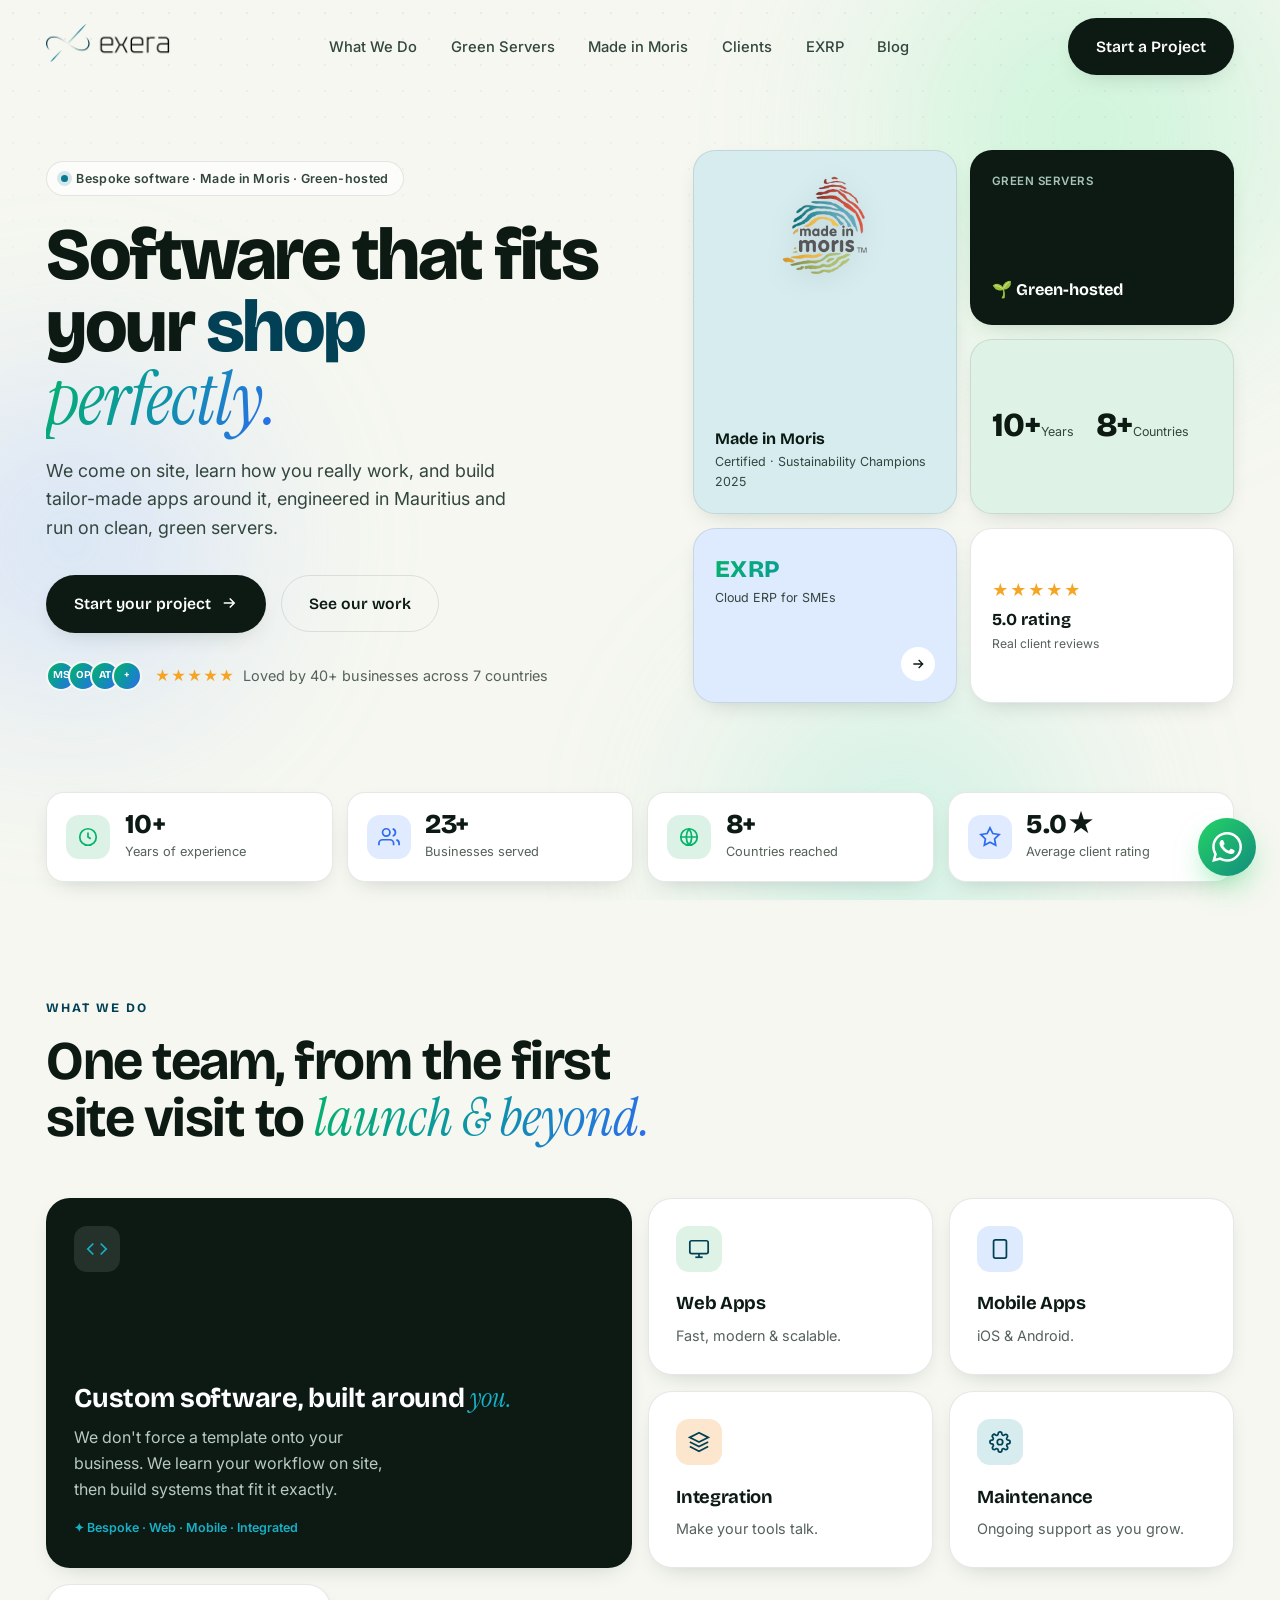
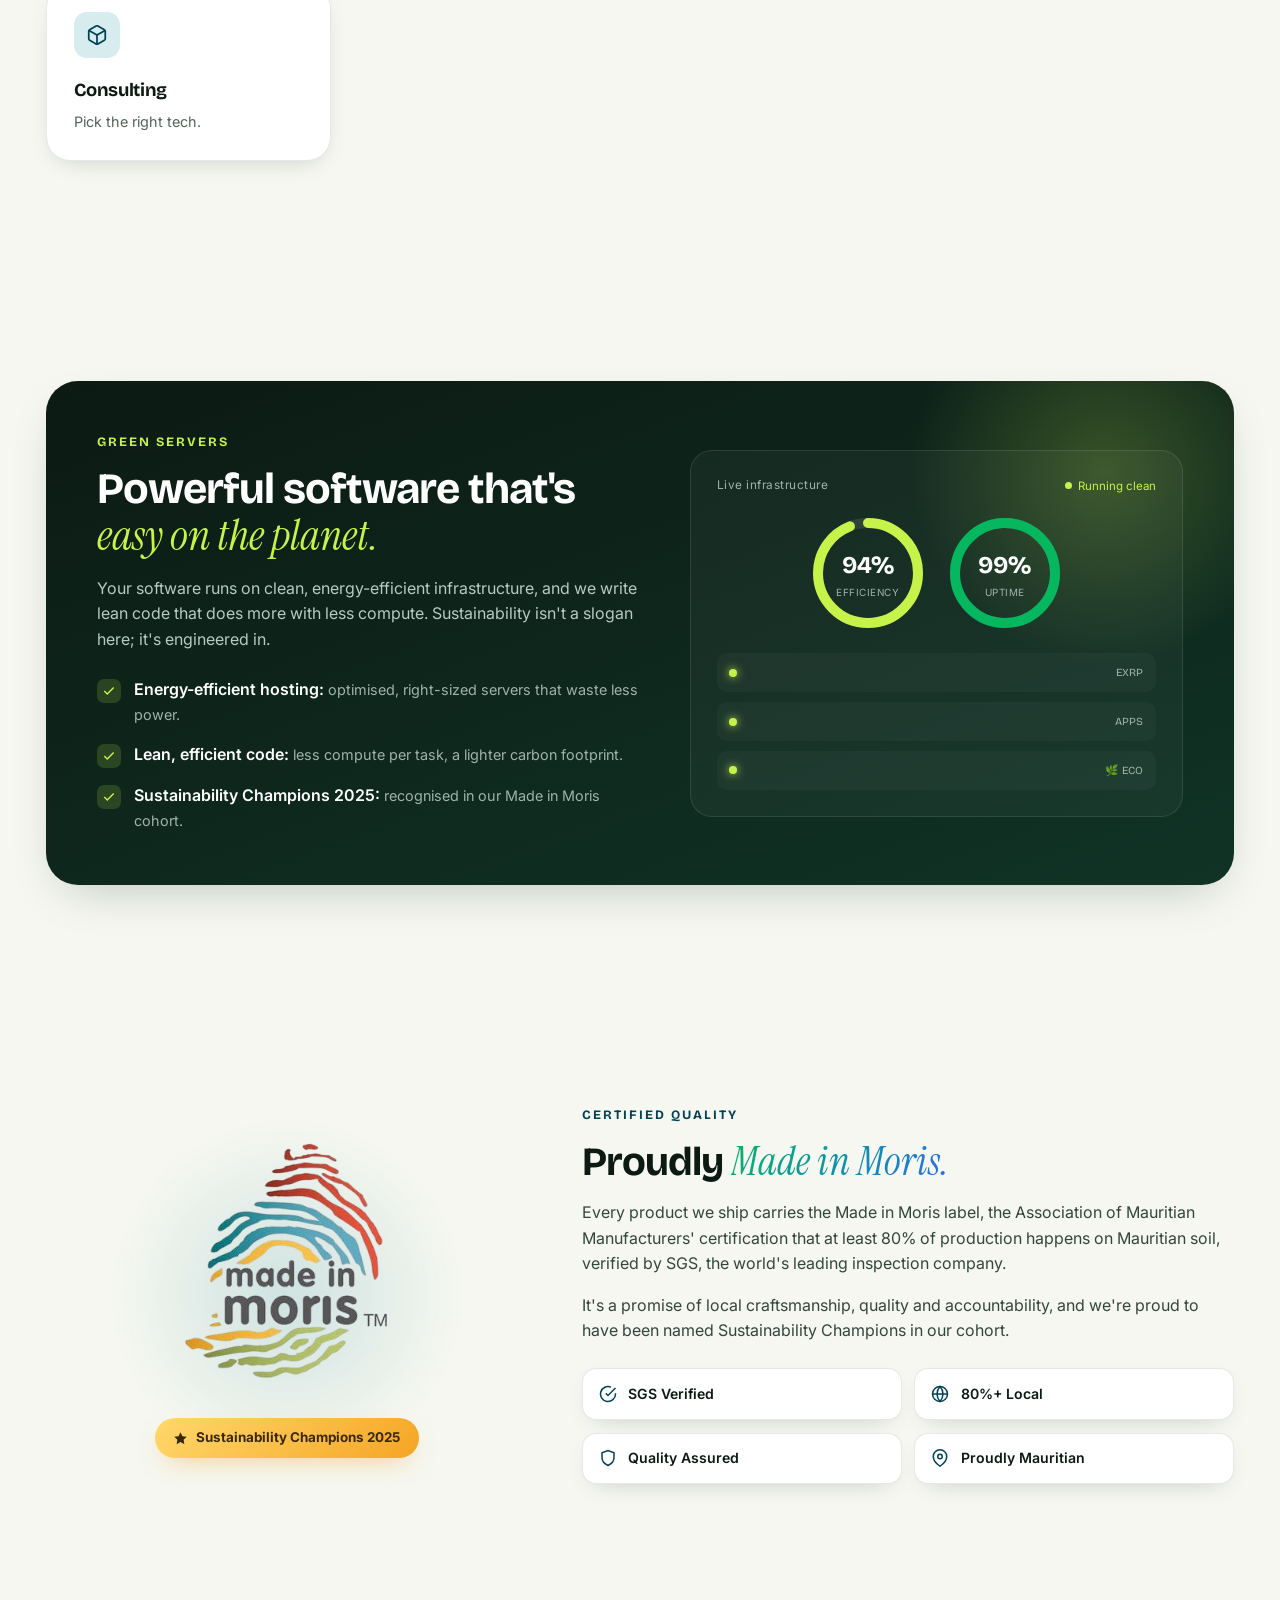
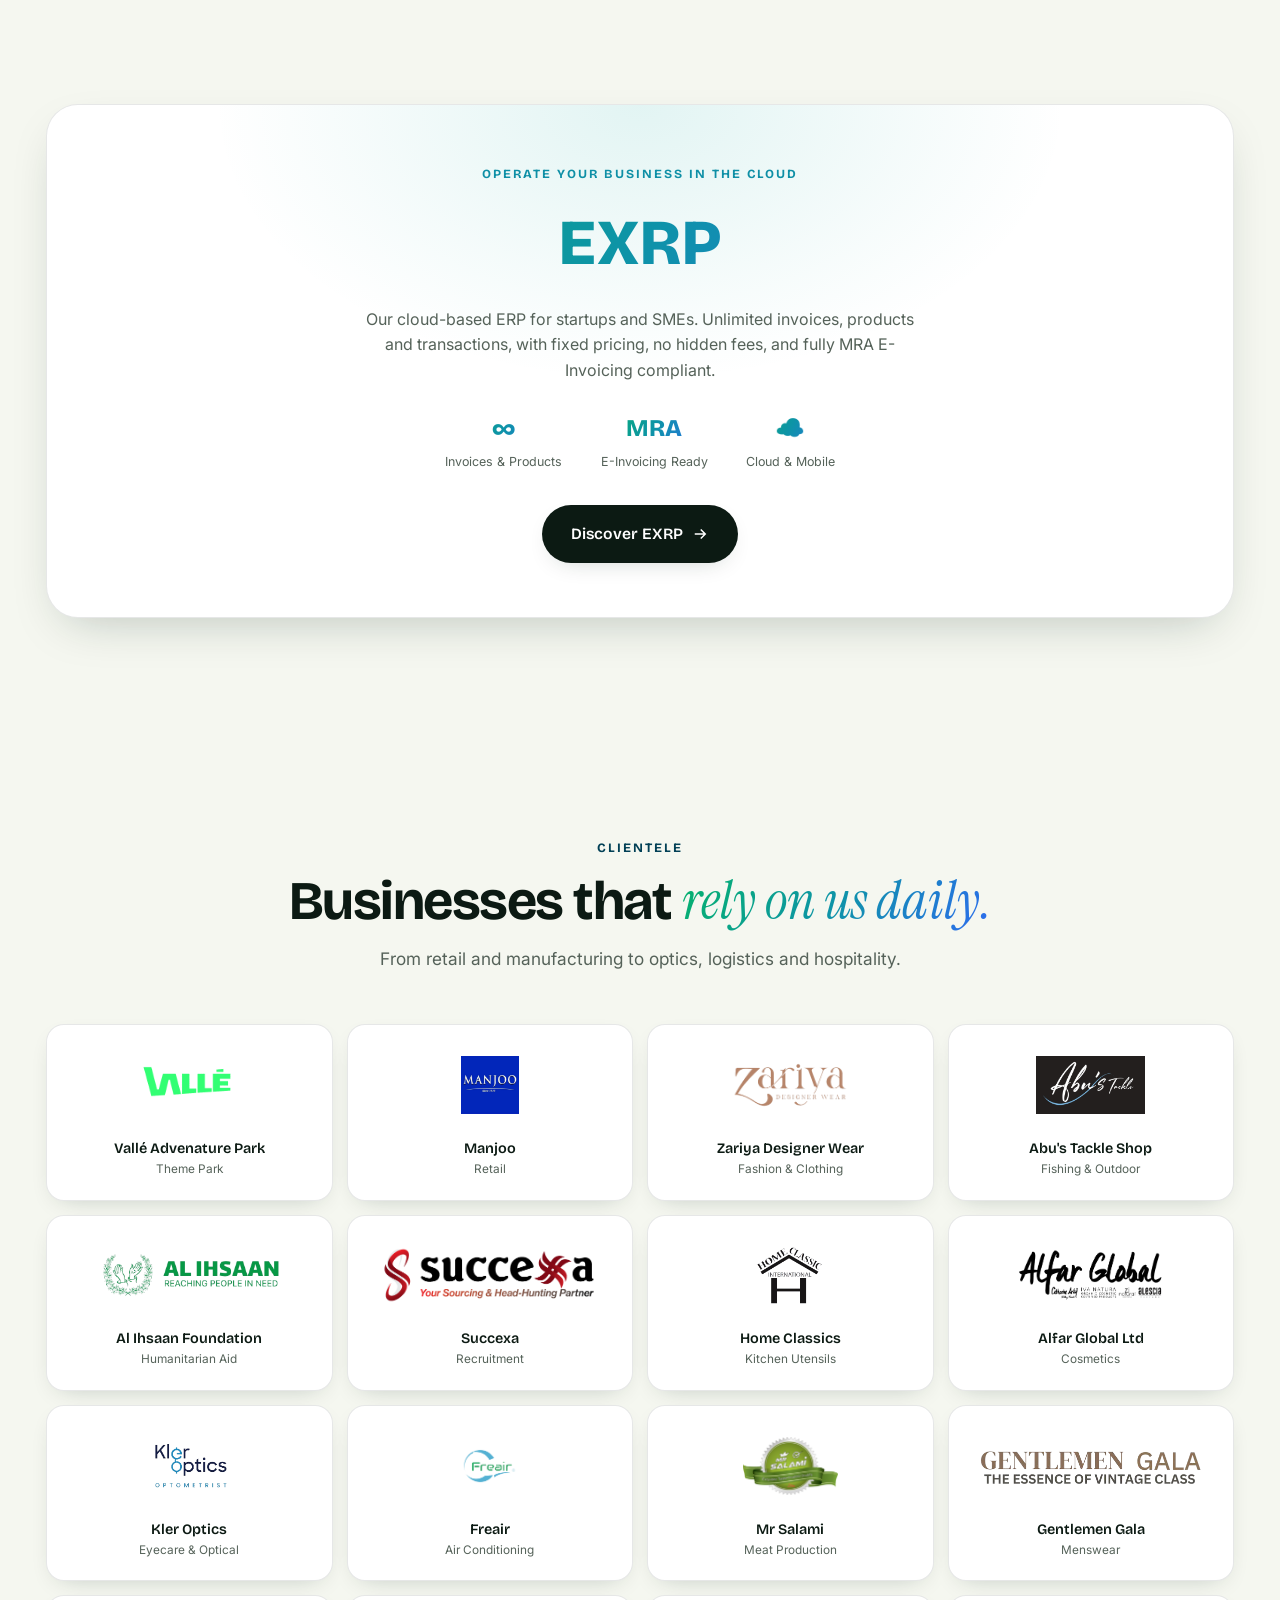
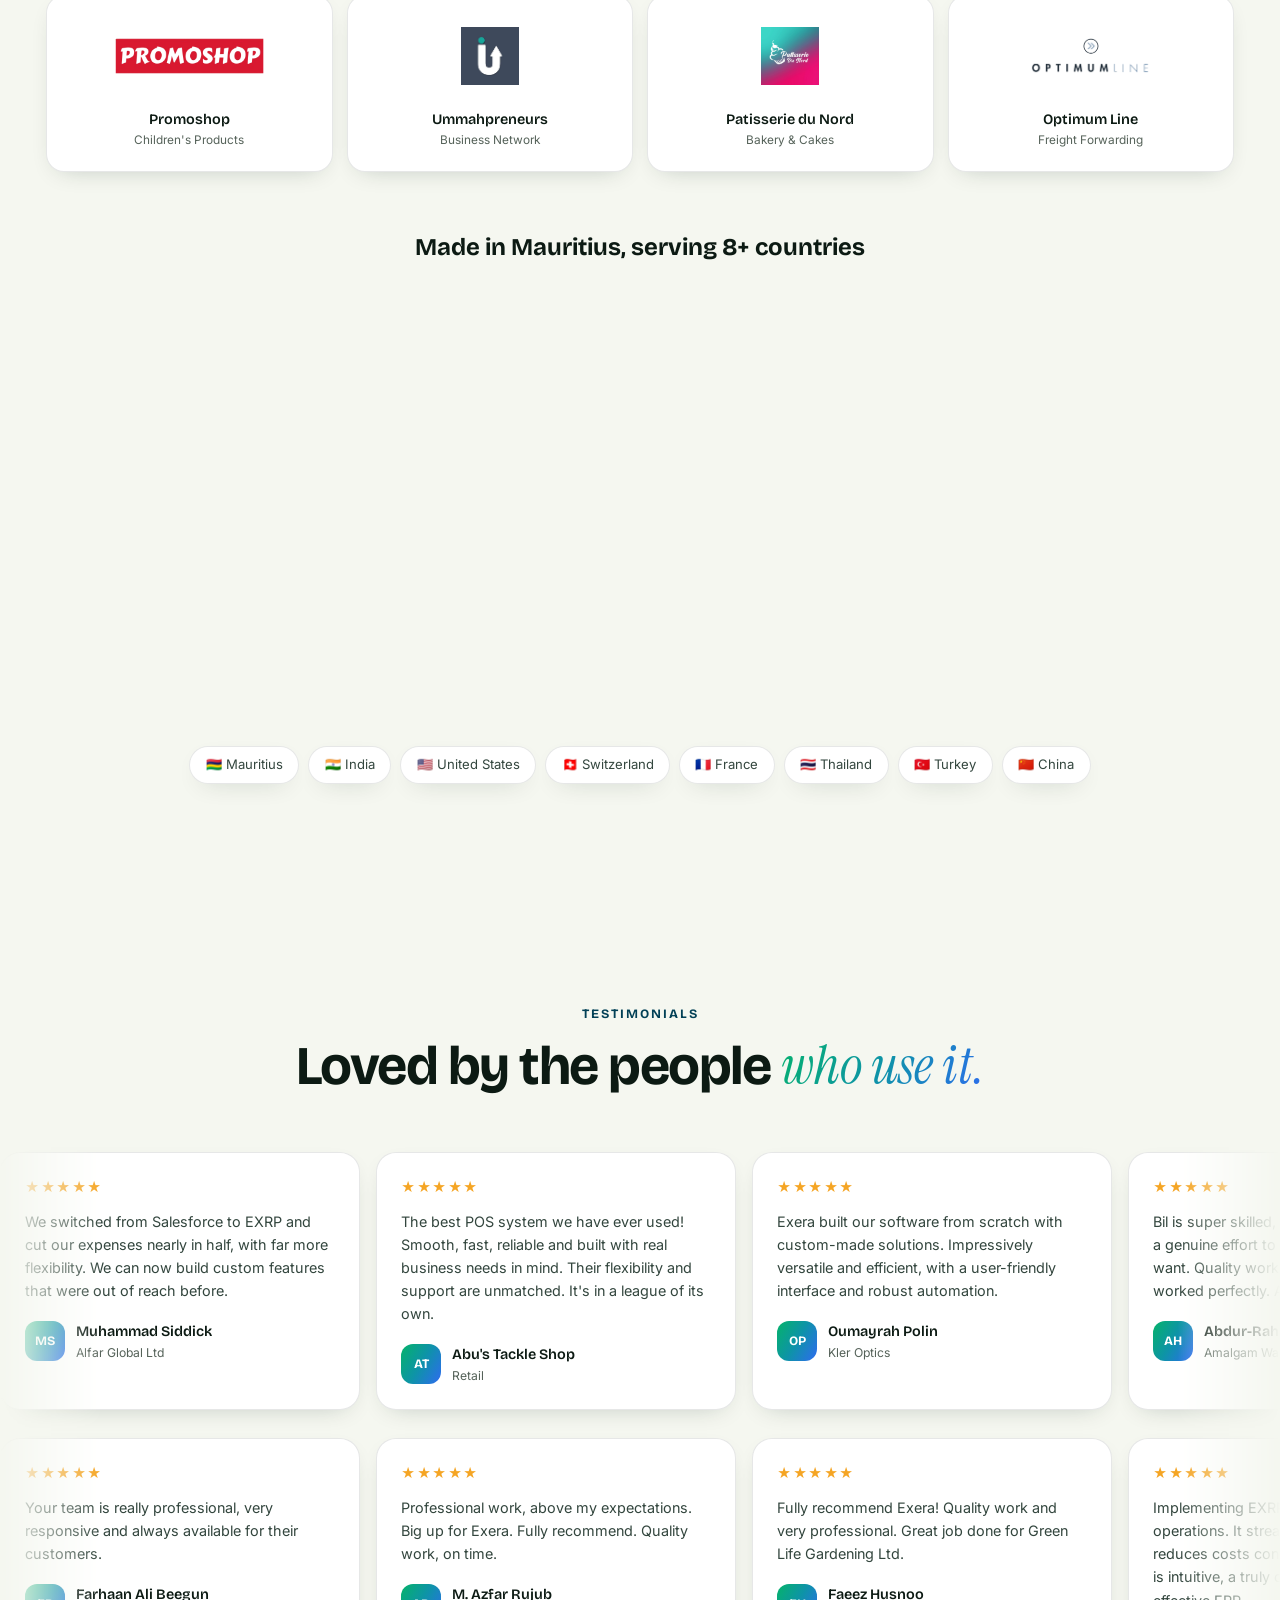
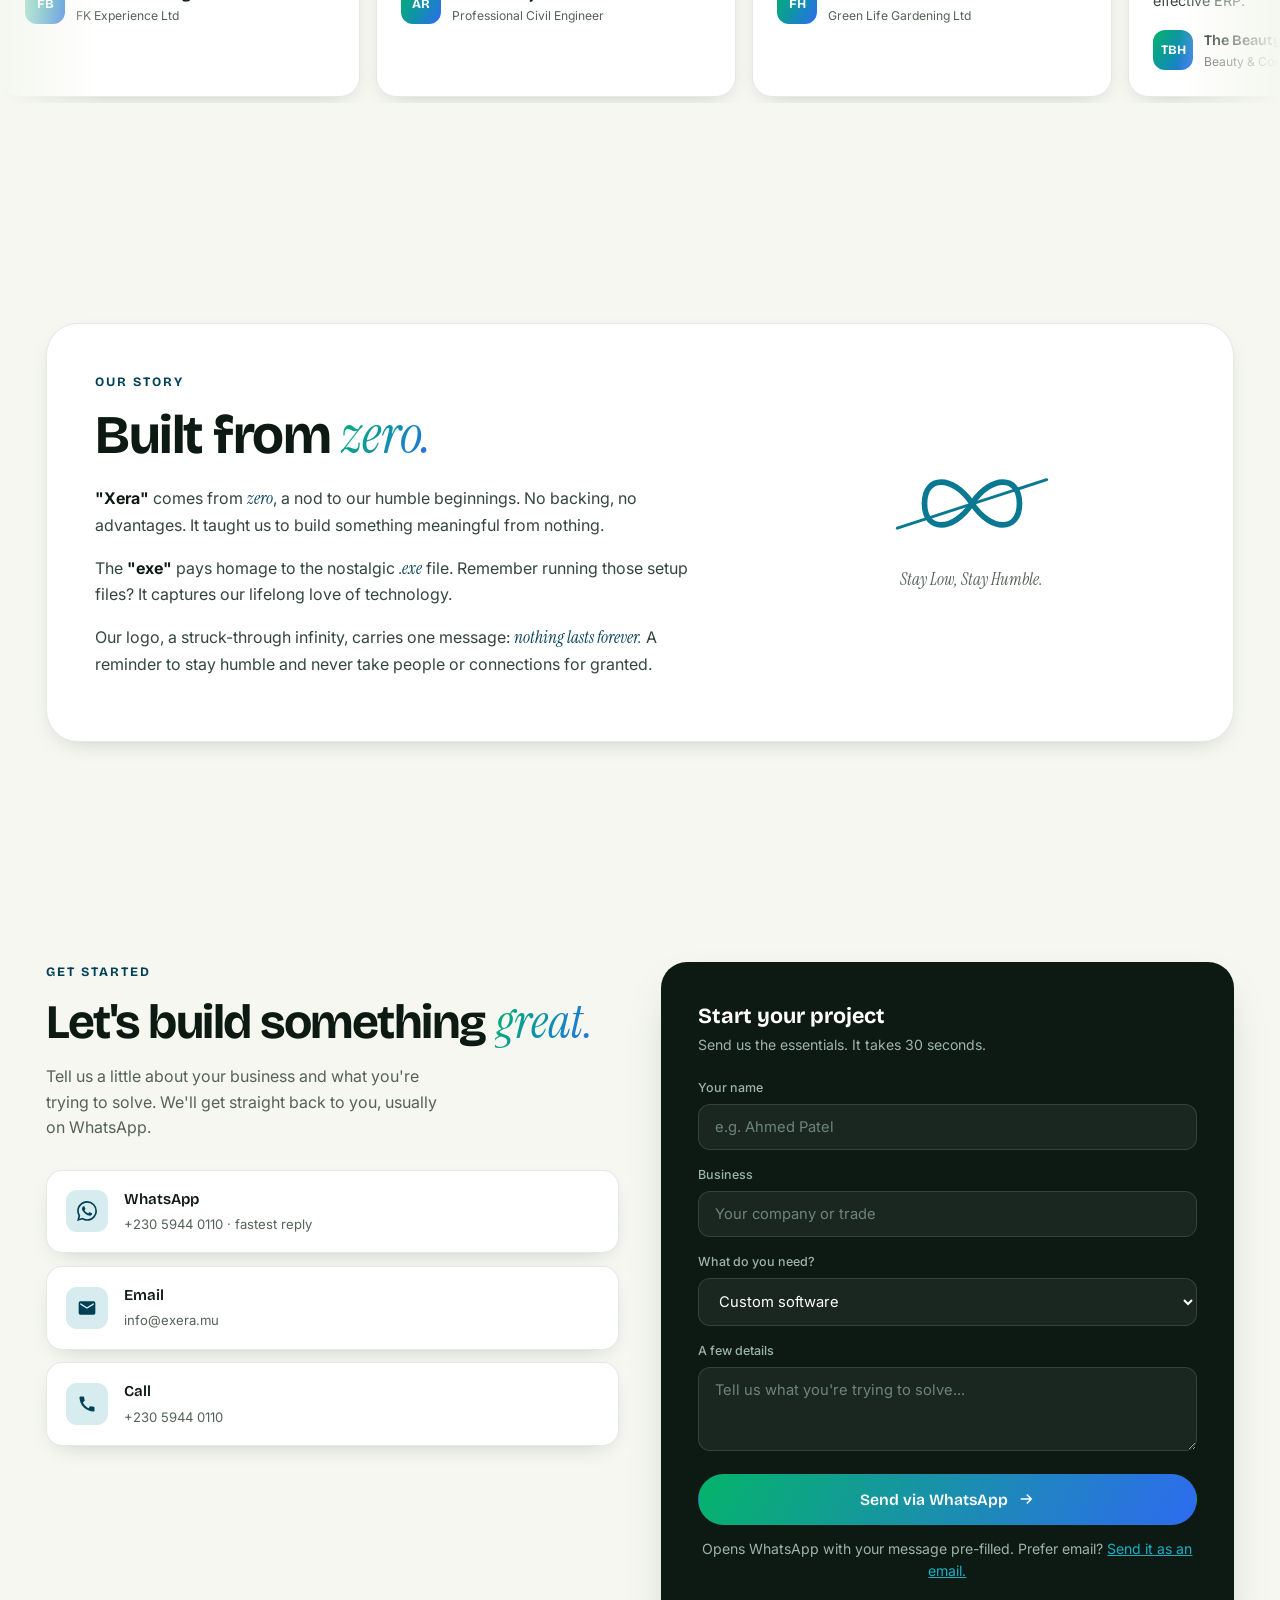
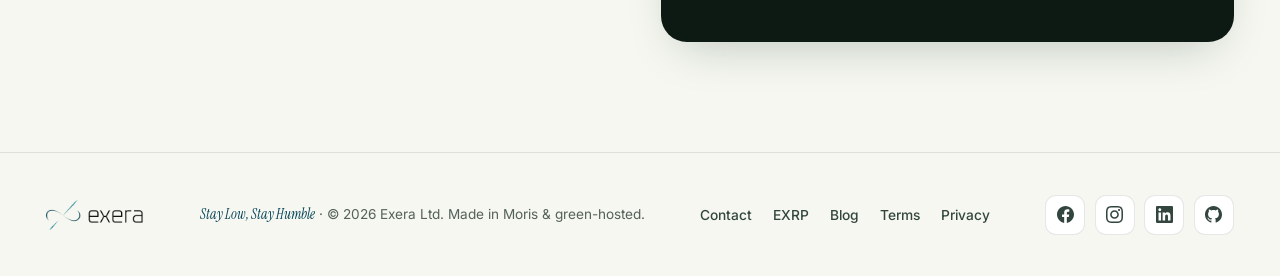
==== index.html @ 43a3eef1 "SEO: fix EXRP canonical trailing slash and standardize internal /exrp/ links The EXRP canonical and " ====
<!DOCTYPE html>
<html lang="en">

<head>
    <meta charset="UTF-8">
    <meta name="viewport" content="width=device-width, initial-scale=1.0, maximum-scale=5.0">
    <meta http-equiv="X-UA-Compatible" content="IE=edge">

    <title>Software Development Company in Mauritius | Exera Ltd</title>
    <meta name="title" content="Software Development Company in Mauritius | Exera Ltd">
    <meta name="description" content="Exera Ltd builds custom software, web & mobile apps and the EXRP cloud ERP in Mauritius. Made in Moris certified and green-hosted, serving 8+ countries. Get a free quote.">
    <meta name="keywords" content="software development mauritius, software company mauritius, custom software mauritius, web development mauritius, mobile app development mauritius, ERP mauritius, EXRP, POS system mauritius, made in moris, cloud ERP, MRA e-invoicing">
    <meta name="author" content="Exera Ltd">
    <meta name="robots" content="index, follow, max-image-preview:large, max-snippet:-1, max-video-preview:-1">
    <link rel="canonical" href="https://exera.mu/">

    <!-- Geo / local SEO -->
    <meta name="geo.region" content="MU">
    <meta name="geo.placename" content="Ebene, Mauritius">
    <meta name="geo.position" content="-20.2419;57.4896">
    <meta name="ICBM" content="-20.2419, 57.4896">

    <meta property="og:type" content="website">
    <meta property="og:url" content="https://exera.mu/">
    <meta property="og:title" content="Exera Ltd | Software Development Company in Mauritius">
    <meta property="og:description" content="Custom software, web & mobile apps and the EXRP cloud ERP. Made in Moris certified and green-hosted. Technology that fits your business perfectly.">
    <meta property="og:image" content="https://exera.mu/og-image.png">
    <meta property="og:image:width" content="1200">
    <meta property="og:image:height" content="630">
    <meta property="og:image:alt" content="Exera Ltd, software development company in Mauritius, Made in Moris and green-hosted">
    <meta property="og:site_name" content="Exera Ltd">
    <meta property="og:locale" content="en_US">

    <meta name="twitter:card" content="summary_large_image">
    <meta name="twitter:url" content="https://exera.mu/">
    <meta name="twitter:title" content="Exera Ltd | Software Development Company in Mauritius">
    <meta name="twitter:description" content="Custom software, web & mobile apps and the EXRP cloud ERP. Made in Moris certified and green-hosted.">
    <meta name="twitter:image" content="https://exera.mu/og-image.png">

    <link rel="icon" type="image/png" href="favicon.png">
    <link rel="apple-touch-icon" href="favicon.png">
    <meta name="theme-color" content="#F6F8F2">

    <!-- Agent-readable alternates -->
    <link rel="alternate" type="text/markdown" href="/index.md" title="Markdown version">
    <link rel="alternate" type="text/plain" href="/llms.txt" title="llms.txt">
    <link rel="sitemap" type="application/xml" href="/sitemap.xml">

    <script type="application/ld+json">
    {
        "@context": "https://schema.org",
        "@type": ["Organization", "ProfessionalService"],
        "@id": "https://exera.mu/#organization",
        "name": "Exera Ltd",
        "alternateName": "Exera",
        "url": "https://exera.mu",
        "logo": "https://exera.mu/logo.webp",
        "image": "https://exera.mu/og-image.png",
        "description": "Software development company in Mauritius building custom software, web and mobile apps, and the EXRP cloud ERP. Made in Moris certified and green-hosted.",
        "slogan": "Software that fits your business perfectly.",
        "foundingDate": "2021",
        "telephone": "+230-5944-0110",
        "email": "info@exera.mu",
        "priceRange": "$$",
        "address": { "@type": "PostalAddress", "streetAddress": "IconEbene", "addressLocality": "Ebene", "addressRegion": "Plaines Wilhems", "postalCode": "72201", "addressCountry": "MU" },
        "geo": { "@type": "GeoCoordinates", "latitude": -20.2419, "longitude": 57.4896 },
        "openingHoursSpecification": [
            { "@type": "OpeningHoursSpecification", "dayOfWeek": ["Monday", "Tuesday", "Wednesday", "Thursday", "Friday"], "opens": "09:00", "closes": "17:00" }
        ],
        "contactPoint": { "@type": "ContactPoint", "telephone": "+230-5944-0110", "contactType": "sales", "email": "info@exera.mu", "availableLanguage": ["English", "French"] },
        "sameAs": ["https://facebook.com/exera.mu", "https://instagram.com/exera.mu", "https://linkedin.com/company/exera-ltd", "https://github.com/Exera-Ltd"],
        "areaServed": ["Mauritius", "India", "United States", "France", "Switzerland", "Thailand", "Turkey", "China"],
        "knowsAbout": ["Custom software development", "Web development", "Mobile app development", "ERP software", "Point of sale (POS)", "MRA e-invoicing", "Cloud software", "System integration"],
        "award": "Made in Moris Sustainability Champions 2025"
    }
    </script>
    <script type="application/ld+json">
    {
        "@context": "https://schema.org", "@type": "WebSite",
        "@id": "https://exera.mu/#website",
        "name": "Exera Ltd", "url": "https://exera.mu",
        "inLanguage": "en",
        "publisher": { "@id": "https://exera.mu/#organization" }
    }
    </script>
    <script type="application/ld+json">
    {
        "@context": "https://schema.org", "@type": "Service",
        "serviceType": "Custom software development",
        "name": "Tailor-made software development in Mauritius",
        "provider": { "@id": "https://exera.mu/#organization" },
        "areaServed": ["Mauritius", "India", "United States", "France", "Switzerland", "Thailand", "Turkey", "China"],
        "description": "Bespoke software built around your workflow, engineered in Mauritius and run on green servers.",
        "hasOfferCatalog": {
            "@type": "OfferCatalog", "name": "Exera Services",
            "itemListElement": [
                { "@type": "Offer", "itemOffered": { "@type": "Service", "name": "Custom Software Development" } },
                { "@type": "Offer", "itemOffered": { "@type": "Service", "name": "Web Application Development" } },
                { "@type": "Offer", "itemOffered": { "@type": "Service", "name": "Mobile App Development" } },
                { "@type": "Offer", "itemOffered": { "@type": "Service", "name": "System Integration" } },
                { "@type": "Offer", "itemOffered": { "@type": "Service", "name": "Software Maintenance & Support" } },
                { "@type": "Offer", "itemOffered": { "@type": "Service", "name": "Technology Consulting" } }
            ]
        }
    }
    </script>
    <script type="application/ld+json">
    {
        "@context": "https://schema.org", "@type": "FAQPage",
        "mainEntity": [
            { "@type": "Question", "name": "What does Exera Ltd do?", "acceptedAnswer": { "@type": "Answer", "text": "Exera builds tailor-made software for businesses: custom apps, web applications, mobile apps, system integration, maintenance and consulting, plus EXRP, a cloud-based ERP. We come on site, learn how you work, and build software around your exact workflow." } },
            { "@type": "Question", "name": "Is Exera a good software development company in Mauritius?", "acceptedAnswer": { "@type": "Answer", "text": "Exera is a Mauritian software company trusted by 40+ businesses with a 5.0 average client rating. It is Made in Moris certified and was named a Sustainability Champion in 2025, with a team bringing 10+ years of combined experience across companies and countries." } },
            { "@type": "Question", "name": "Where is Exera based?", "acceptedAnswer": { "@type": "Answer", "text": "Exera Ltd is based at IconEbene, Ebene, Mauritius (founded 2021), and has served clients in 8+ countries including India, the United States, France, Switzerland, Thailand, Turkey and China." } },
            { "@type": "Question", "name": "Is Exera's software Made in Moris certified?", "acceptedAnswer": { "@type": "Answer", "text": "Yes. Every product carries the Made in Moris label, certifying at least 80% local production, verified by SGS. Exera was named a Sustainability Champion in its Made in Moris cohort in 2025." } },
            { "@type": "Question", "name": "What is EXRP?", "acceptedAnswer": { "@type": "Answer", "text": "EXRP is Exera's cloud-based ERP for startups and SMEs. It offers unlimited invoices, products, customers and transactions, fixed pricing with no hidden fees, and is fully MRA E-Invoicing compliant." } },
            { "@type": "Question", "name": "Does Exera build POS systems for shops in Mauritius?", "acceptedAnswer": { "@type": "Answer", "text": "Yes. EXRP includes a point-of-sale module used by retail shops, and Exera also builds custom POS and inventory systems tailored to each business, from retail and food to optics and pharmacies." } },
            { "@type": "Question", "name": "Is EXRP MRA e-invoicing compliant?", "acceptedAnswer": { "@type": "Answer", "text": "Yes. EXRP is fully MRA E-Invoicing compliant and Exera is a registered EBS solution provider, so your invoices meet Mauritius Revenue Authority requirements." } },
            { "@type": "Question", "name": "How much does custom software or EXRP cost?", "acceptedAnswer": { "@type": "Answer", "text": "EXRP uses fixed, transparent pricing with no hidden fees. Custom software is quoted per project after we understand your needs. Contact us on WhatsApp at +230 5944 0110 for a free quote." } },
            { "@type": "Question", "name": "How can I contact Exera?", "acceptedAnswer": { "@type": "Answer", "text": "The fastest way is WhatsApp or phone at +230 5944 0110. You can also email info@exera.mu or use the contact page at https://exera.mu/contact.html." } }
        ]
    }
    </script>
    <script type="application/ld+json">
    {
        "@context": "https://schema.org", "@type": "SoftwareApplication",
        "name": "EXRP", "alternateName": "EXRP Cloud ERP",
        "operatingSystem": "Web, iOS, Android", "applicationCategory": "BusinessApplication",
        "url": "https://exera.mu/exrp/",
        "offers": { "@type": "Offer", "price": "0", "priceCurrency": "MUR" },
        "provider": { "@id": "https://exera.mu/#organization" },
        "description": "Cloud-based ERP for startups and SMEs with unlimited invoices, products and transactions. Fixed pricing, MRA E-Invoicing compliant, Made in Moris certified.",
        "aggregateRating": { "@type": "AggregateRating", "ratingValue": "5.0", "bestRating": "5", "ratingCount": "3" },
        "review": [
            { "@type": "Review", "author": { "@type": "Person", "name": "Muhammad Siddick" }, "reviewRating": { "@type": "Rating", "ratingValue": "5", "bestRating": "5" }, "reviewBody": "We switched from Salesforce to EXRP and cut our expenses nearly in half, with far more flexibility." },
            { "@type": "Review", "author": { "@type": "Organization", "name": "The Beauty Hub" }, "reviewRating": { "@type": "Rating", "ratingValue": "5", "bestRating": "5" }, "reviewBody": "Implementing EXRP has greatly enhanced our operations. It streamlines processes and reduces costs considerably." }
        ]
    }
    </script>

    <link rel="preconnect" href="https://fonts.googleapis.com">
    <link rel="preconnect" href="https://fonts.gstatic.com" crossorigin>
    <link rel="preload" as="style" href="https://fonts.googleapis.com/css2?family=Bricolage+Grotesque:opsz,wght@12..96,500;12..96,600;12..96,700;12..96,800&family=Instrument+Serif:ital@0;1&family=Inter:wght@400;500;600&display=swap" onload="this.onload=null;this.rel='stylesheet'">
    <noscript><link rel="stylesheet" href="https://fonts.googleapis.com/css2?family=Bricolage+Grotesque:opsz,wght@12..96,500;12..96,600;12..96,700;12..96,800&family=Instrument+Serif:ital@0;1&family=Inter:wght@400;500;600&display=swap"></noscript>

    <style>
        :root {
            --bg: #F5F7F0;
            --bg-2: #EEF2E7;
            --ink: #0C1A13;
            --ink-2: #33463E;
            --muted: #556259;
            --line: rgba(12, 26, 19, 0.10);
            --card: #FFFFFF;

            --green: #097992;
            --green-d: #024056;
            --brand-l: #17B0C7;
            --lime: #C7F24A;
            --eco: #05B85F;
            --teal: #0E8FA6;
            --sky: #A9CCFF;
            --mint: #D6ECEF;
            --limebg: #DFF2E6;
            --skybg: #DEEBFF;
            --peach: #FCE7CE;

            --grad: linear-gradient(120deg, #05B36A 0%, #0E93A8 50%, #2E6BF0 100%);
            --shadow: 0 18px 50px -20px rgba(12, 40, 28, 0.28);
            --shadow-sm: 0 8px 26px -14px rgba(12, 40, 28, 0.30);

            --fd: 'Bricolage Grotesque', 'Inter', sans-serif;
            --fs: 'Instrument Serif', Georgia, serif;
            --fb: 'Inter', -apple-system, BlinkMacSystemFont, sans-serif;

            --maxw: 1240px;
        }

        * { margin: 0; padding: 0; box-sizing: border-box; }
        html { scroll-behavior: smooth; -webkit-text-size-adjust: 100%; }

        body {
            font-family: var(--fb);
            background: var(--bg);
            color: var(--ink);
            line-height: 1.6;
            overflow-x: hidden;
            -webkit-font-smoothing: antialiased;
        }

        /* Bright drifting aurora */
        .aurora { position: fixed; inset: 0; z-index: -2; overflow: hidden; pointer-events: none; }
        .blob { position: absolute; border-radius: 50%; filter: blur(70px); opacity: 0.55; will-change: transform; }
        .blob.b1 { width: 620px; height: 620px; top: -180px; right: -120px; background: radial-gradient(circle, #9EF2C1, transparent 68%); }
        .blob.b2 { width: 540px; height: 540px; top: 30%; left: -200px; background: radial-gradient(circle, #B4CEFF, transparent 66%); }
        .blob.b3 { width: 560px; height: 560px; bottom: -220px; right: 8%; background: radial-gradient(circle, #A7EBD8, transparent 66%); }
        body::after {
            content: ''; position: fixed; inset: 0; z-index: -1; pointer-events: none;
            background-image: radial-gradient(rgba(12, 26, 19, 0.05) 1px, transparent 1px);
            background-size: 26px 26px;
            mask-image: linear-gradient(180deg, #000, transparent 42%);
            -webkit-mask-image: linear-gradient(180deg, #000, transparent 42%);
        }

        ::selection { background: var(--green); color: #fff; }
        ::-webkit-scrollbar { width: 10px; }
        ::-webkit-scrollbar-track { background: var(--bg-2); }
        ::-webkit-scrollbar-thumb { background: var(--green); border-radius: 6px; }
        a { color: inherit; }

        .progress-bar { position: fixed; top: 0; left: 0; height: 3px; width: 0; background: var(--grad); z-index: 3000; }

        .cursor-ring {
            position: fixed; width: 34px; height: 34px; border: 1.5px solid var(--green);
            border-radius: 50%; transform: translate(-50%, -50%); pointer-events: none; z-index: 2500;
            transition: width .25s, height .25s, background .25s, opacity .3s; opacity: 0; mix-blend-mode: multiply;
        }
        .cursor-ring.hot { width: 56px; height: 56px; background: rgba(9, 121, 146, 0.10); }

        .wrap { max-width: var(--maxw); margin: 0 auto; padding: 0 26px; }
        section { position: relative; padding: 110px 0; z-index: 1; }

        .grad-text { background: var(--grad); -webkit-background-clip: text; background-clip: text; -webkit-text-fill-color: transparent; }
        .serif { font-family: var(--fs); font-style: italic; font-weight: 400; letter-spacing: 0; }

        /* Eyebrow chip */
        .chip {
            display: inline-flex; align-items: center; gap: 0.5rem;
            padding: 0.4rem 0.9rem; border-radius: 100px;
            background: rgba(255,255,255,0.7); border: 1px solid var(--line);
            font-size: 0.78rem; font-weight: 600; letter-spacing: 0.3px; color: var(--ink-2);
            backdrop-filter: blur(6px);
        }
        .chip .g { width: 7px; height: 7px; border-radius: 50%; background: var(--green); box-shadow: 0 0 0 4px rgba(9,121,146,0.16); }

        /* Section heading (editorial, left) */
        .head { max-width: 720px; margin-bottom: 3.2rem; }
        .head.center { margin-left: auto; margin-right: auto; text-align: center; }
        .kicker { font-family: var(--fd); font-size: 0.8rem; font-weight: 700; letter-spacing: 2px; text-transform: uppercase; color: var(--green-d); margin-bottom: 0.9rem; }
        .h2 { font-family: var(--fd); font-weight: 700; font-size: clamp(2.1rem, 4.6vw, 3.4rem); line-height: 1.04; letter-spacing: -1.5px; }
        .lead { color: var(--muted); font-size: 1.08rem; margin-top: 1rem; }

        /* Buttons */
        .btn { display: inline-flex; align-items: center; justify-content: center; gap: 0.55rem; font-family: var(--fd); font-weight: 600; font-size: 0.98rem; padding: 0.95rem 1.7rem; border-radius: 100px; border: 1.5px solid transparent; cursor: pointer; text-decoration: none; transition: transform .2s, box-shadow .3s, background .3s, color .3s, border-color .3s; white-space: nowrap; }
        .btn svg { width: 18px; height: 18px; }
        .btn-primary { background: var(--ink); color: #fff; box-shadow: var(--shadow-sm); }
        .btn-primary:hover { background: var(--green); box-shadow: 0 16px 36px -14px rgba(9,121,146,0.7); }
        .btn-ghost { background: transparent; color: var(--ink); border-color: var(--line); }
        .btn-ghost:hover { border-color: var(--ink); }

        /* ---------------- Nav ---------------- */
        nav { position: fixed; top: 0; left: 0; right: 0; z-index: 1000; padding: 1.1rem 0; transition: all .35s ease; }
        nav.scrolled { background: rgba(245,247,240,0.8); backdrop-filter: blur(16px); -webkit-backdrop-filter: blur(16px); border-bottom: 1px solid var(--line); padding: 0.7rem 0; }
        .nav-in { max-width: var(--maxw); margin: 0 auto; padding: 0 26px; display: flex; align-items: center; justify-content: space-between; }
        .nav-logo { height: 38px; }
        .nav-links { display: flex; gap: 2.1rem; list-style: none; align-items: center; }
        .nav-links a { text-decoration: none; color: var(--ink-2); font-size: 0.92rem; font-weight: 500; position: relative; }
        .nav-links a::after { content: ''; position: absolute; left: 0; bottom: -5px; width: 0; height: 2px; background: var(--green); transition: width .3s; }
        .nav-links a:hover { color: var(--ink); }
        .nav-links a:hover::after { width: 100%; }
        .nav-right { display: flex; align-items: center; gap: 1rem; }
        .menu-toggle { display: none; flex-direction: column; gap: 5px; background: none; border: none; cursor: pointer; padding: 6px; z-index: 1001; }
        .menu-toggle span { width: 26px; height: 2px; background: var(--ink); border-radius: 2px; transition: all .3s; }

        /* ---------------- Hero ---------------- */
        #home { padding: 150px 0 70px; }
        .hero { display: grid; grid-template-columns: 1.05fr 0.95fr; gap: 3rem; align-items: center; }
        .hero-h1 { font-family: var(--fd); font-weight: 800; font-size: clamp(2.7rem, 6vw, 4.6rem); line-height: 0.98; letter-spacing: -2.5px; margin: 1.4rem 0 1.3rem; }
        .hero-h1 .serif { font-weight: 400; letter-spacing: -1px; }
        .rot-wrap { display: inline-flex; align-items: baseline; position: relative; }
        .rot { display: inline-block; min-width: 3ch; color: var(--green-d); transition: opacity .3s, transform .3s; }
        .hero-sub { font-size: 1.12rem; color: var(--ink-2); max-width: 480px; margin-bottom: 2rem; }
        .hero-cta { display: flex; gap: 0.9rem; flex-wrap: wrap; margin-bottom: 1.8rem; }
        .hero-trust { display: flex; align-items: center; gap: 0.8rem; font-size: 0.9rem; color: var(--muted); }
        .hero-trust .stars { color: #F5A524; letter-spacing: 1px; }
        .avatars { display: flex; }
        .avatars span { width: 30px; height: 30px; border-radius: 50%; border: 2px solid var(--bg); margin-left: -8px; background: var(--grad); display: inline-flex; align-items: center; justify-content: center; color: #fff; font-size: 0.66rem; font-weight: 700; font-family: var(--fd); }
        .avatars span:first-child { margin-left: 0; }

        /* Hero bento cluster */
        .bento { display: grid; grid-template-columns: 1fr 1fr; grid-auto-rows: 1fr; gap: 14px; aspect-ratio: 1 / 1.02; }
        .tile { border-radius: 22px; padding: 1.3rem; position: relative; overflow: hidden; border: 1px solid var(--line); background: var(--card); box-shadow: var(--shadow-sm); transition: transform .25s ease, box-shadow .3s ease; will-change: transform; }
        .tile.tilt:hover { box-shadow: var(--shadow); }
        .t-mim { grid-row: span 2; background: var(--mint); display: flex; flex-direction: column; justify-content: space-between; }
        .t-mim img { width: 108px; margin: 0 auto; filter: drop-shadow(0 6px 14px rgba(0,0,0,0.12)); }
        .t-mim .tl { font-family: var(--fd); font-weight: 700; font-size: 1rem; line-height: 1.15; }
        .t-mim .ts { font-size: 0.78rem; color: var(--ink-2); margin-top: 0.2rem; }
        .t-green { background: var(--ink); color: #fff; display: flex; flex-direction: column; justify-content: space-between; }
        .t-green .glabel { font-size: 0.72rem; color: #A7C4B6; font-weight: 600; letter-spacing: 0.5px; }
        .t-green .gbig { font-family: var(--fd); font-weight: 700; font-size: 1.02rem; display: flex; align-items: center; gap: 0.4rem; }
        .eq { display: flex; gap: 3px; align-items: flex-end; height: 34px; margin: 0.5rem 0; }
        .eq i { flex: 1; background: linear-gradient(var(--lime), var(--green)); border-radius: 3px; animation: eq 1.3s ease-in-out infinite; }
        .eq i:nth-child(2n){ animation-delay:.2s } .eq i:nth-child(3n){ animation-delay:.45s } .eq i:nth-child(4n){ animation-delay:.7s }
        @keyframes eq { 0%,100%{ height:22% } 50%{ height:100% } }
        .t-stat { background: var(--limebg); display: flex; flex-direction: column; justify-content: center; }
        .t-stat b { font-family: var(--fd); font-weight: 800; font-size: 2.1rem; line-height: 1; letter-spacing: -1px; }
        .t-stat span { font-size: 0.78rem; color: var(--ink-2); }
        .t-stat .row { display: flex; gap: 1.4rem; }
        .t-exrp { background: var(--skybg); display: flex; flex-direction: column; justify-content: space-between; text-decoration: none; }
        .t-exrp .ex { font-family: var(--fd); font-weight: 800; font-size: 1.5rem; letter-spacing: 0.5px; }
        .t-exrp .exs { font-size: 0.78rem; color: var(--ink-2); }
        .t-exrp .go { align-self: flex-end; width: 34px; height: 34px; border-radius: 50%; background: #fff; display: flex; align-items: center; justify-content: center; }
        .t-exrp .go svg { width: 16px; height: 16px; stroke: var(--ink); fill: none; stroke-width: 2; }
        .t-rate { display: flex; flex-direction: column; justify-content: center; }
        .t-rate .stars { color: #F5A524; font-size: 1rem; letter-spacing: 1px; }
        .t-rate b { font-family: var(--fd); font-weight: 700; font-size: 1.05rem; margin-top: 0.2rem; }
        .t-rate span { font-size: 0.76rem; color: var(--muted); }

        /* ---------------- Stats band ---------------- */
        .stats-band { padding: 20px 0 6px; }
        .stats-grid { display: grid; grid-template-columns: repeat(4, 1fr); gap: 14px; }
        .stat { display: flex; align-items: center; gap: 0.9rem; background: var(--card); border: 1px solid var(--line); border-radius: 18px; padding: 1.1rem 1.2rem; box-shadow: var(--shadow-sm); transition: transform .25s ease, box-shadow .3s ease; }
        .stat:hover { transform: translateY(-4px); box-shadow: var(--shadow); }
        .si { width: 44px; height: 44px; border-radius: 13px; display: flex; align-items: center; justify-content: center; flex-shrink: 0; }
        .si svg { width: 22px; height: 22px; fill: none; stroke-width: 1.9; }
        .si.green { background: #DDF2E7; } .si.green svg { stroke: #05B36A; }
        .si.blue { background: #E1EBFF; } .si.blue svg { stroke: #2E6BF0; }
        .stat b { font-family: var(--fd); font-weight: 800; font-size: 1.7rem; line-height: 1; letter-spacing: -0.5px; display: block; }
        .stat span { font-size: 0.8rem; color: var(--muted); }
        @keyframes scrollX { to { transform: translateX(-50%); } }

        /* ---------------- Services bento ---------------- */
        .svc-bento { display: grid; grid-template-columns: repeat(4, 1fr); grid-auto-rows: minmax(150px, auto); gap: 16px; }
        .svc { background: var(--card); border: 1px solid var(--line); border-radius: 24px; padding: 1.7rem; box-shadow: var(--shadow-sm); transition: transform .28s ease, box-shadow .3s ease; display: flex; flex-direction: column; }
        .svc:hover { transform: translateY(-6px); box-shadow: var(--shadow); }
        .svc .ic { width: 46px; height: 46px; border-radius: 13px; background: var(--mint); display: flex; align-items: center; justify-content: center; margin-bottom: auto; }
        .svc .ic svg { width: 22px; height: 22px; stroke: var(--green-d); fill: none; stroke-width: 1.9; }
        .svc h3 { font-family: var(--fd); font-weight: 700; font-size: 1.15rem; margin: 1.1rem 0 0.3rem; letter-spacing: -0.3px; }
        .svc p { color: var(--muted); font-size: 0.9rem; }
        .svc.feature { grid-column: span 2; grid-row: span 2; background: var(--ink); color: #fff; justify-content: space-between; }
        .svc.feature .ic { background: rgba(255,255,255,0.1); }
        .svc.feature .ic svg { stroke: var(--brand-l); }
        .svc.feature h3 { font-size: 1.7rem; }
        .svc.feature p { color: #B7CBC1; font-size: 1rem; max-width: 320px; }
        .svc.feature .fbadge { display: inline-flex; align-items: center; gap: 0.4rem; font-size: 0.78rem; color: var(--brand-l); font-weight: 600; margin-top: 1rem; }
        .svc.accent-lime .ic { background: var(--limebg); }
        .svc.accent-sky .ic { background: var(--skybg); }
        .svc.accent-peach .ic { background: var(--peach); }

        /* ---------------- Green servers ---------------- */
        #green .green-card { background: linear-gradient(160deg, #0C1A13, #103326); color: #fff; border-radius: 32px; padding: 3.2rem; display: grid; grid-template-columns: 1.05fr 0.95fr; gap: 3rem; align-items: center; overflow: hidden; position: relative; box-shadow: var(--shadow); }
        #green .green-card::before { content: ''; position: absolute; width: 420px; height: 420px; border-radius: 50%; background: radial-gradient(circle, rgba(199,242,74,0.22), transparent 65%); top: -120px; right: -80px; }
        .gc-copy .kicker { color: var(--lime); }
        .gc-copy h2 { font-family: var(--fd); font-weight: 700; font-size: clamp(1.9rem, 3.6vw, 2.7rem); line-height: 1.06; letter-spacing: -1px; margin-bottom: 1rem; }
        .gc-copy h2 .serif { color: var(--lime); }
        .gc-copy > p { color: #B7CBC1; margin-bottom: 1.5rem; }
        .gc-list { display: grid; gap: 0.9rem; }
        .gc-item { display: flex; gap: 0.8rem; align-items: flex-start; }
        .gc-item .ck { flex-shrink: 0; width: 24px; height: 24px; border-radius: 7px; background: rgba(199,242,74,0.16); display: flex; align-items: center; justify-content: center; margin-top: 2px; }
        .gc-item .ck svg { width: 14px; height: 14px; stroke: var(--lime); fill: none; stroke-width: 2.5; }
        .gc-item b { font-weight: 600; } .gc-item span { color: #9EB4AA; font-size: 0.9rem; }
        /* Live dashboard */
        .gc-dash { position: relative; z-index: 1; background: rgba(255,255,255,0.04); border: 1px solid rgba(255,255,255,0.1); border-radius: 22px; padding: 1.6rem; }
        .dash-top { display: flex; justify-content: space-between; align-items: center; margin-bottom: 1.2rem; }
        .dash-top .dl { font-size: 0.74rem; color: #9EB4AA; letter-spacing: 0.5px; }
        .dash-live { display: inline-flex; align-items: center; gap: 0.4rem; font-size: 0.72rem; color: var(--lime); }
        .dash-live .dot { width: 7px; height: 7px; border-radius: 50%; background: var(--lime); animation: blink 1.6s infinite; }
        @keyframes blink { 0%,100%{opacity:1} 50%{opacity:.3} }
        .ring-row { display: flex; gap: 1.2rem; align-items: center; justify-content: center; margin-bottom: 1.3rem; }
        .ring { position: relative; width: 118px; height: 118px; }
        .ring svg { transform: rotate(-90deg); }
        .ring .rv { position: absolute; inset: 0; display: flex; flex-direction: column; align-items: center; justify-content: center; }
        .ring .rv b { font-family: var(--fd); font-weight: 700; font-size: 1.5rem; }
        .ring .rv span { font-size: 0.62rem; color: #9EB4AA; text-transform: uppercase; letter-spacing: 0.5px; }
        .srv-rows { display: grid; gap: 0.6rem; }
        .srv-row { display: flex; align-items: center; gap: 0.7rem; background: rgba(255,255,255,0.03); border-radius: 10px; padding: 0.6rem 0.8rem; }
        .srv-row .led { width: 8px; height: 8px; border-radius: 50%; background: var(--lime); box-shadow: 0 0 8px var(--lime); }
        .srv-bars { flex: 1; display: flex; gap: 3px; align-items: flex-end; height: 20px; }
        .srv-bars i { flex: 1; background: linear-gradient(var(--lime), var(--green)); border-radius: 2px; opacity: .7; animation: eq 1.4s ease-in-out infinite; }
        .srv-row .cap { font-size: 0.68rem; color: #9EB4AA; font-family: var(--fd); }

        /* ---------------- Made in Moris ---------------- */
        .mim { display: grid; grid-template-columns: 0.85fr 1.15fr; gap: 3.4rem; align-items: center; }
        .mim-badge { position: relative; text-align: center; }
        .mim-badge .halo { position: absolute; inset: -10% 10%; background: radial-gradient(circle, rgba(9,121,146,0.16), transparent 62%); filter: blur(10px); }
        .mim-badge img { max-width: 260px; width: 100%; position: relative; z-index: 1; }
        .mim-award { display: inline-flex; align-items: center; gap: 0.5rem; margin-top: 1.2rem; padding: 0.55rem 1.15rem; border-radius: 100px; background: linear-gradient(135deg, #FFD86B, #F5A524); color: #3a2900; font-weight: 700; font-size: 0.84rem; position: relative; z-index: 1; box-shadow: 0 10px 26px -12px rgba(245,165,36,0.7); }
        .mim-award svg { width: 15px; height: 15px; fill: #3a2900; }
        .mim-copy h2 { font-family: var(--fd); font-weight: 700; font-size: clamp(1.8rem,3.4vw,2.5rem); letter-spacing: -1px; line-height: 1.08; margin-bottom: 1rem; }
        .mim-copy p { color: var(--ink-2); margin-bottom: 1rem; }
        .mim-feats { display: grid; grid-template-columns: 1fr 1fr; gap: 0.8rem; margin-top: 1.5rem; }
        .mim-feat { display: flex; align-items: center; gap: 0.7rem; background: var(--card); border: 1px solid var(--line); border-radius: 14px; padding: 0.85rem 1rem; font-weight: 600; font-size: 0.88rem; box-shadow: var(--shadow-sm); }
        .mim-feat svg { width: 18px; height: 18px; stroke: var(--green-d); fill: none; stroke-width: 2; flex-shrink: 0; }

        /* ---------------- Process ---------------- */
        .steps { display: grid; grid-template-columns: repeat(4, 1fr); gap: 16px; }
        .step { background: var(--card); border: 1px solid var(--line); border-radius: 22px; padding: 1.8rem 1.5rem; box-shadow: var(--shadow-sm); position: relative; transition: transform .28s; }
        .step:hover { transform: translateY(-6px); }
        .step .n { font-family: var(--fd); font-weight: 800; font-size: 2.4rem; letter-spacing: -1px; line-height: 1; background: var(--grad); -webkit-background-clip: text; background-clip: text; -webkit-text-fill-color: transparent; }
        .step h3 { font-family: var(--fd); font-weight: 700; font-size: 1.12rem; margin: 0.7rem 0 0.3rem; }
        .step p { color: var(--muted); font-size: 0.88rem; }

        /* ---------------- EXRP ---------------- */
        .exrp-card { background: var(--card); border: 1px solid var(--line); border-radius: 32px; padding: 3.4rem; text-align: center; box-shadow: var(--shadow); position: relative; overflow: hidden; }
        .exrp-card::before { content: ''; position: absolute; inset: 0; background: radial-gradient(60% 90% at 50% 0%, rgba(18,167,158,0.12), transparent 60%); }
        .exrp-card > * { position: relative; z-index: 1; }
        .exrp-card .tag { font-family: var(--fd); font-weight: 700; letter-spacing: 2px; text-transform: uppercase; font-size: 0.78rem; color: var(--teal); }
        .exrp-big { font-family: var(--fd); font-weight: 800; font-size: clamp(2.6rem, 6vw, 4rem); letter-spacing: 1px; margin: 0.4rem 0 0.8rem; }
        .exrp-card .d { color: var(--muted); max-width: 560px; margin: 0 auto 1.6rem; }
        .exrp-mini { display: flex; justify-content: center; gap: 2.4rem; flex-wrap: wrap; margin-bottom: 2rem; }
        .exrp-mini b { font-family: var(--fd); font-weight: 800; display: block; font-size: 1.5rem; }
        .exrp-mini span { font-size: 0.78rem; color: var(--muted); }

        /* ---------------- Clients ---------------- */
        .clients { display: grid; grid-template-columns: repeat(4, 1fr); gap: 14px; }
        .client { background: var(--card); border: 1px solid var(--line); border-radius: 18px; padding: 1.3rem 1rem; text-align: center; box-shadow: var(--shadow-sm); transition: transform .25s; }
        .client:hover { transform: translateY(-5px); }
        .client .lg { height: 78px; background: #fff; border-radius: 12px; display: flex; align-items: center; justify-content: center; padding: 10px; margin-bottom: 0.8rem; }
        .client .lg img { max-width: 100%; max-height: 100%; object-fit: contain; }
        .client h3 { font-family: var(--fd); font-weight: 600; font-size: 0.9rem; }
        .client p { font-size: 0.74rem; color: var(--muted); }

        .reach { margin-top: 3.5rem; text-align: center; }
        .reach h3 { font-family: var(--fd); font-weight: 700; font-size: 1.5rem; }
        #amap { width: 100%; height: 440px; max-width: 960px; margin: 1.5rem auto 0; }
        .countries { display: flex; justify-content: center; flex-wrap: wrap; gap: 0.6rem; margin-top: 1rem; }
        .ctag { display: flex; align-items: center; gap: 0.4rem; padding: 0.45rem 0.95rem; background: var(--card); border: 1px solid var(--line); border-radius: 100px; font-size: 0.82rem; color: var(--ink-2); box-shadow: var(--shadow-sm); }

        /* ---------------- Reviews (two-row marquee) ---------------- */
        .rev-marq { overflow: hidden; -webkit-mask-image: linear-gradient(90deg, transparent, #000 8%, #000 92%, transparent); mask-image: linear-gradient(90deg, transparent, #000 8%, #000 92%, transparent); }
        .rev-track { display: flex; gap: 16px; width: max-content; padding: 6px 0; }
        .rev-track.a { animation: scrollX 60s linear infinite; }
        .rev-track.b { animation: scrollX 72s linear infinite reverse; margin-top: 16px; }
        .rev-marq:hover .rev-track { animation-play-state: paused; }
        .review { width: 360px; background: var(--card); border: 1px solid var(--line); border-radius: 20px; padding: 1.5rem; box-shadow: var(--shadow-sm); }
        .review .stars { color: #F5A524; font-size: 0.85rem; letter-spacing: 1.5px; margin-bottom: 0.7rem; }
        .review .rt { color: var(--ink-2); font-size: 0.9rem; margin-bottom: 1.1rem; }
        .review .ra { display: flex; align-items: center; gap: 0.7rem; }
        .review .rav { width: 40px; height: 40px; border-radius: 12px; background: var(--grad); display: flex; align-items: center; justify-content: center; color: #fff; font-family: var(--fd); font-weight: 700; font-size: 0.8rem; }
        .review .ra h3 { font-family: var(--fd); font-weight: 600; font-size: 0.9rem; }
        .review .ra p { font-size: 0.76rem; color: var(--muted); }

        /* ---------------- Story ---------------- */
        .story { display: grid; grid-template-columns: 1fr 0.7fr; gap: 3.4rem; align-items: center; background: var(--card); border: 1px solid var(--line); border-radius: 32px; padding: 3rem; box-shadow: var(--shadow-sm); }
        .story p { color: var(--ink-2); margin-bottom: 1rem; }
        .story strong { color: var(--ink); } .story em { font-family: var(--fs); font-style: italic; color: var(--green-d); font-size: 1.08em; }
        .story-sym { display: flex; flex-direction: column; align-items: center; gap: 0.9rem; }
        .inf { width: 190px; height: 95px; position: relative; }
        .inf svg { width: 100%; height: 100%; }
        .inf .strike { position: absolute; top: 50%; left: 8%; width: 84%; height: 3px; background: var(--green); transform: translateY(-50%) rotate(-18deg); border-radius: 2px; }
        .story-sym .m { font-family: var(--fs); font-style: italic; color: var(--muted); font-size: 1.05rem; }

        /* ---------------- Contact ---------------- */
        .contact { display: grid; grid-template-columns: 1fr 1fr; gap: 2.6rem; align-items: stretch; }
        .contact-l h2 { font-family: var(--fd); font-weight: 700; font-size: clamp(2rem,4vw,3rem); letter-spacing: -1.5px; line-height: 1.04; margin-bottom: 1rem; }
        .contact-l > p { color: var(--muted); max-width: 400px; margin-bottom: 1.8rem; }
        .cmethods { display: grid; gap: 0.8rem; }
        .cm { display: flex; align-items: center; gap: 1rem; background: var(--card); border: 1px solid var(--line); border-radius: 16px; padding: 1rem 1.2rem; text-decoration: none; box-shadow: var(--shadow-sm); transition: transform .25s, border-color .25s; }
        .cm:hover { transform: translateX(5px); border-color: var(--green); }
        .cm .i { width: 42px; height: 42px; border-radius: 11px; background: var(--mint); display: flex; align-items: center; justify-content: center; flex-shrink: 0; }
        .cm .i svg { width: 20px; height: 20px; fill: var(--green-d); }
        .cm b { font-family: var(--fd); font-weight: 600; font-size: 0.94rem; display: block; }
        .cm span { font-size: 0.82rem; color: var(--muted); }
        .lead-form { background: var(--ink); color: #fff; border-radius: 26px; padding: 2.3rem; box-shadow: var(--shadow); }
        .lead-form h3 { font-family: var(--fd); font-weight: 700; font-size: 1.35rem; }
        .lead-form > p { color: #9EB4AA; font-size: 0.88rem; margin-bottom: 1.4rem; }
        .field { margin-bottom: 0.95rem; }
        .field label { display: block; font-size: 0.78rem; color: #9EB4AA; margin-bottom: 0.35rem; font-weight: 500; }
        .field input, .field select, .field textarea { width: 100%; padding: 0.82rem 1rem; background: rgba(255,255,255,0.06); border: 1px solid rgba(255,255,255,0.12); border-radius: 12px; color: #fff; font-family: var(--fb); font-size: 0.92rem; transition: border-color .25s, box-shadow .25s; }
        .field textarea { resize: vertical; min-height: 84px; }
        .field input::placeholder, .field textarea::placeholder { color: #6d857b; }
        .field input:focus, .field select:focus, .field textarea:focus { outline: none; border-color: var(--brand-l); box-shadow: 0 0 0 3px rgba(23,176,199,0.22); }
        .field select option { background: #0C1A13; }
        .lead-form .btn { width: 100%; background: linear-gradient(120deg, #05B36A, #2E6BF0); color: #fff; }
        .lead-form .btn:hover { background: #fff; color: var(--green-d); }
        .lead-note { font-size: 0.74rem; color: #7d948a; text-align: center; margin-top: 0.8rem; }
        .lead-note a { color: var(--brand-l); }

        /* ---------------- Footer ---------------- */
        footer { border-top: 1px solid var(--line); padding: 2.6rem 0; }
        .foot { display: flex; justify-content: space-between; align-items: center; flex-wrap: wrap; gap: 1.4rem; }
        .foot img { height: 30px; }
        .foot .ft { color: var(--muted); font-size: 0.85rem; }
        .foot .ft em { font-family: var(--fs); font-style: italic; color: var(--green-d); }
        .foot-links { display: flex; gap: 1.3rem; flex-wrap: wrap; }
        .foot-links a { color: var(--ink-2); font-size: 0.86rem; font-weight: 500; text-decoration: none; }
        .foot-links a:hover { color: var(--green); }
        .fsoc { display: flex; gap: 0.6rem; }
        .fsoc a { width: 40px; height: 40px; border-radius: 11px; background: var(--card); border: 1px solid var(--line); display: flex; align-items: center; justify-content: center; transition: all .25s; }
        .fsoc a:hover { background: var(--green); border-color: var(--green); }
        .fsoc svg { width: 17px; height: 17px; fill: var(--ink-2); transition: fill .25s; }
        .fsoc a:hover svg { fill: #fff; }

        .fab { position: fixed; bottom: 1.5rem; right: 1.5rem; width: 58px; height: 58px; border-radius: 50%; background: linear-gradient(135deg,#25D366,#128C7E); display: flex; align-items: center; justify-content: center; z-index: 900; box-shadow: 0 14px 30px -8px rgba(37,211,102,0.55); transition: transform .25s; }
        .fab:hover { transform: scale(1.08); }
        .fab svg { width: 30px; height: 30px; fill: #fff; }

        .to-top { position: fixed; bottom: 5.6rem; right: 1.5rem; width: 48px; height: 48px; border-radius: 50%; background: var(--card); border: 1px solid var(--line); color: var(--green-d); display: flex; align-items: center; justify-content: center; cursor: pointer; z-index: 900; box-shadow: var(--shadow-sm); opacity: 0; visibility: hidden; transform: translateY(12px); transition: opacity .3s, transform .3s, visibility .3s, background .25s, color .25s; }
        .to-top.show { opacity: 1; visibility: visible; transform: none; }
        .to-top:hover { background: var(--green-d); color: #fff; }
        .to-top svg { width: 22px; height: 22px; }

        /* Reveal */
        .reveal { opacity: 0; transform: translateY(30px); filter: blur(4px); transition: opacity .8s cubic-bezier(.2,.7,.2,1), transform .8s cubic-bezier(.2,.7,.2,1), filter .8s; }

        /* Above-the-fold hero: paint immediately for fast LCP, animate in via CSS (no scroll-JS dependency) */
        #home .reveal { opacity: 1; transform: none; filter: none; }
        #home .badge-row, #home .hero-sub, #home .hero-cta, #home .hero-trust, #home .bento { animation: heroUp .7s cubic-bezier(.2,.7,.2,1) both; }
        #home .hero-h1 { animation: heroRise .7s cubic-bezier(.2,.7,.2,1) both; }
        #home .hero-sub { animation-delay: .08s; }
        #home .hero-cta { animation-delay: .14s; }
        #home .hero-trust { animation-delay: .2s; }
        #home .bento { animation-delay: .1s; }
        @keyframes heroUp { from { opacity: 0; transform: translateY(18px); } to { opacity: 1; transform: none; } }
        @keyframes heroRise { from { transform: translateY(16px); } to { transform: none; } }
        .reveal.in { opacity: 1; transform: none; filter: none; }

        /* Responsive */
        @media (max-width: 1000px) {
            .hero { grid-template-columns: 1fr; gap: 2.4rem; }
            .bento { max-width: 460px; aspect-ratio: 1/1; }
            .svc-bento { grid-template-columns: repeat(2, 1fr); }
            .svc.feature { grid-column: span 2; grid-row: span 1; }
            #green .green-card, .mim, .story, .contact { grid-template-columns: 1fr; }
            #green .green-card { padding: 2rem; }
            .mim-badge { order: -1; }
            .steps { grid-template-columns: repeat(2,1fr); }
            .stats-grid { grid-template-columns: repeat(2,1fr); }
            .clients { grid-template-columns: repeat(3,1fr); }
        }
        @media (max-width: 720px) {
            section { padding: 76px 0; }
            .nav-links { position: fixed; top: 0; right: 0; bottom: 0; left: auto; width: min(80vw, 320px); height: 100vh; flex-direction: column; justify-content: center; align-items: flex-start; padding-left: 2.2rem; gap: 1.8rem; background: rgba(245,247,240,0.98); backdrop-filter: blur(18px); border-left: 1px solid var(--line); transform: translateX(100%); transition: transform .4s; }
            .nav-links.active { transform: translateX(0); }
            .nav-links a { font-size: 1.3rem; }
            .menu-toggle { display: flex; }
            .menu-toggle.active span:nth-child(1) { transform: rotate(45deg) translate(5px,5px); }
            .menu-toggle.active span:nth-child(2) { opacity: 0; }
            .menu-toggle.active span:nth-child(3) { transform: rotate(-45deg) translate(6px,-6px); }
            .nav-right .btn { display: none; }
            .svc-bento { grid-template-columns: 1fr; }
            .svc.feature { grid-column: span 1; }
            .steps { grid-template-columns: 1fr; }
            .clients { grid-template-columns: repeat(2,1fr); }
            .exrp-card, .story { padding: 1.8rem; }
            #amap { height: 300px; }
            .cursor-ring { display: none; }
        }
        @media (max-width: 420px) { .wrap { padding: 0 18px; } .clients { grid-template-columns: 1fr; } .bento { gap: 10px; } }

        @media (prefers-reduced-motion: reduce) {
            *, *::before, *::after { animation-duration: .001ms !important; animation-iteration-count: 1 !important; transition-duration: .01ms !important; }
            html { scroll-behavior: auto; }
            .reveal { opacity: 1; transform: none; filter: none; }
            .cursor-ring { display: none; }
        }
    </style>
</head>

<body>
    <div class="progress-bar" id="progressBar"></div>
    <div class="cursor-ring" id="cursorRing" aria-hidden="true"></div>
    <div class="aurora" aria-hidden="true">
        <div class="blob b1"></div><div class="blob b2"></div><div class="blob b3"></div>
    </div>

    <a href="#main" style="position:absolute;left:-9999px;">Skip to content</a>

    <!-- Nav -->
    <nav id="nav">
        <div class="nav-in">
            <a href="#home" aria-label="Exera home"><img src="logo.webp" alt="Exera Ltd" class="nav-logo"></a>
            <ul class="nav-links" id="navLinks">
                <li><a href="#services">What We Do</a></li>
                <li><a href="#green">Green Servers</a></li>
                <li><a href="#certification">Made in Moris</a></li>
                <li><a href="#clients">Clients</a></li>
                <li><a href="/exrp/">EXRP</a></li>
                <li><a href="/blog/">Blog</a></li>
            </ul>
            <div class="nav-right">
                <a href="#contact" class="btn btn-primary" data-hot>Start a Project</a>
                <button class="menu-toggle" id="menuToggle" aria-label="Menu" aria-expanded="false"><span></span><span></span><span></span></button>
            </div>
        </div>
    </nav>

    <main id="main">
        <!-- Hero -->
        <section id="home">
            <div class="wrap">
                <div class="hero">
                    <div class="hero-l">
                        <span class="chip reveal"><span class="g"></span> Bespoke software · Made in Moris · Green-hosted</span>
                        <h1 class="hero-h1 reveal">
                            Software that fits<br>
                            your <span class="rot-wrap"><span class="rot" id="rot">business</span></span><br>
                            <span class="serif grad-text">perfectly.</span>
                        </h1>
                        <p class="hero-sub reveal">
                            We come on site, learn how you really work, and build tailor-made apps around it,
                            engineered in Mauritius and run on clean, green servers.
                        </p>
                        <div class="hero-cta reveal">
                            <a href="#contact" class="btn btn-primary" data-magnetic data-hot>Start your project
                                <svg viewBox="0 0 24 24" fill="none" stroke="currentColor" stroke-width="2"><path d="M5 12h14M13 6l6 6-6 6"/></svg>
                            </a>
                            <a href="#services" class="btn btn-ghost" data-hot>See our work</a>
                        </div>
                        <div class="hero-trust reveal">
                            <div class="avatars"><span>MS</span><span>OP</span><span>AT</span><span>+</span></div>
                            <div><span class="stars">★★★★★</span> &nbsp;Loved by 40+ businesses across 7 countries</div>
                        </div>
                    </div>

                    <!-- Bento cluster -->
                    <div class="bento reveal" id="bento" aria-hidden="false">
                        <div class="tile tilt t-mim" data-hot>
                            <img src="mim.png" alt="Made in Moris certification">
                            <div>
                                <div class="tl">Made in Moris</div>
                                <div class="ts">Certified · Sustainability Champions 2025</div>
                            </div>
                        </div>
                        <div class="tile tilt t-green" data-hot>
                            <span class="glabel">GREEN SERVERS</span>
                            <div class="eq"><i></i><i></i><i></i><i></i><i></i><i></i><i></i><i></i><i></i><i></i></div>
                            <div class="gbig">🌱 Green-hosted</div>
                        </div>
                        <div class="tile tilt t-stat" data-hot>
                            <div class="row">
                                <div><b>10+</b><span>Years</span></div>
                                <div><b>8+</b><span>Countries</span></div>
                            </div>
                        </div>
                        <a class="tile tilt t-exrp" href="/exrp/" data-hot>
                            <div><div class="ex grad-text">EXRP</div><div class="exs">Cloud ERP for SMEs</div></div>
                            <span class="go"><svg viewBox="0 0 24 24"><path d="M5 12h14M13 6l6 6-6 6"/></svg></span>
                        </a>
                        <div class="tile tilt t-rate" data-hot>
                            <div class="stars">★★★★★</div>
                            <b>5.0 rating</b>
                            <span>Real client reviews</span>
                        </div>
                    </div>
                </div>
            </div>
        </section>

        <!-- Stats band -->
        <div class="stats-band">
            <div class="wrap stats-grid">
                <div class="stat reveal" data-hot>
                    <span class="si green"><svg viewBox="0 0 24 24"><circle cx="12" cy="12" r="9"/><polyline points="12 7 12 12 15 14"/></svg></span>
                    <div><b data-count="10" data-suffix="+">0</b><span>Years of experience</span></div>
                </div>
                <div class="stat reveal" data-hot>
                    <span class="si blue"><svg viewBox="0 0 24 24"><path d="M17 21v-2a4 4 0 0 0-4-4H5a4 4 0 0 0-4 4v2"/><circle cx="9" cy="7" r="4"/><path d="M23 21v-2a4 4 0 0 0-3-3.87"/><path d="M16 3.13a4 4 0 0 1 0 7.75"/></svg></span>
                    <div><b data-count="40" data-suffix="+">0</b><span>Businesses served</span></div>
                </div>
                <div class="stat reveal" data-hot>
                    <span class="si green"><svg viewBox="0 0 24 24"><circle cx="12" cy="12" r="9"/><path d="M3 12h18M12 3a15 15 0 0 1 0 18M12 3a15 15 0 0 0 0 18"/></svg></span>
                    <div><b data-count="8" data-suffix="+">0</b><span>Countries reached</span></div>
                </div>
                <div class="stat reveal" data-hot>
                    <span class="si blue"><svg viewBox="0 0 24 24"><polygon points="12 2 15.09 8.26 22 9.27 17 14.14 18.18 21.02 12 17.77 5.82 21.02 7 14.14 2 9.27 8.91 8.26 12 2"/></svg></span>
                    <div><b>5.0★</b><span>Average client rating</span></div>
                </div>
            </div>
        </div>

        <!-- Services bento -->
        <section id="services">
            <div class="wrap">
                <div class="head reveal">
                    <div class="kicker">What we do</div>
                    <h2 class="h2">One team, from the first<br>site visit to <span class="serif grad-text">launch &amp; beyond.</span></h2>
                </div>
                <div class="svc-bento">
                    <div class="svc feature reveal" data-hot>
                        <div class="ic"><svg viewBox="0 0 24 24"><polyline points="16 18 22 12 16 6"/><polyline points="8 6 2 12 8 18"/></svg></div>
                        <div>
                            <h3>Custom software, built around <span class="serif" style="color:var(--brand-l)">you.</span></h3>
                            <p>We don't force a template onto your business. We learn your workflow on site, then build systems that fit it exactly.</p>
                            <span class="fbadge">✦ Bespoke · Web · Mobile · Integrated</span>
                        </div>
                    </div>
                    <div class="svc accent-lime reveal" data-hot>
                        <div class="ic"><svg viewBox="0 0 24 24"><rect x="2" y="3" width="20" height="14" rx="2"/><line x1="8" y1="21" x2="16" y2="21"/><line x1="12" y1="17" x2="12" y2="21"/></svg></div>
                        <h3>Web Apps</h3><p>Fast, modern &amp; scalable.</p>
                    </div>
                    <div class="svc accent-sky reveal" data-hot>
                        <div class="ic"><svg viewBox="0 0 24 24"><rect x="5" y="2" width="14" height="20" rx="2"/><line x1="12" y1="18" x2="12.01" y2="18"/></svg></div>
                        <h3>Mobile Apps</h3><p>iOS &amp; Android.</p>
                    </div>
                    <div class="svc accent-peach reveal" data-hot>
                        <div class="ic"><svg viewBox="0 0 24 24"><path d="M12 2L2 7l10 5 10-5-10-5z"/><path d="M2 17l10 5 10-5"/><path d="M2 12l10 5 10-5"/></svg></div>
                        <h3>Integration</h3><p>Make your tools talk.</p>
                    </div>
                    <div class="svc reveal" data-hot>
                        <div class="ic"><svg viewBox="0 0 24 24"><circle cx="12" cy="12" r="3"/><path d="M19.4 15a1.65 1.65 0 0 0 .33 1.82l.06.06a2 2 0 1 1-2.83 2.83l-.06-.06a1.65 1.65 0 0 0-1.82-.33 1.65 1.65 0 0 0-1 1.51V21a2 2 0 0 1-4 0v-.09A1.65 1.65 0 0 0 9 19.4a1.65 1.65 0 0 0-1.82.33l-.06.06a2 2 0 1 1-2.83-2.83l.06-.06a1.65 1.65 0 0 0 .33-1.82 1.65 1.65 0 0 0-1.51-1H3a2 2 0 0 1 0-4h.09A1.65 1.65 0 0 0 4.6 9a1.65 1.65 0 0 0-.33-1.82l-.06-.06a2 2 0 1 1 2.83-2.83l.06.06a1.65 1.65 0 0 0 1.82.33H9a1.65 1.65 0 0 0 1-1.51V3a2 2 0 0 1 4 0v.09a1.65 1.65 0 0 0 1 1.51 1.65 1.65 0 0 0 1.82-.33l.06-.06a2 2 0 1 1 2.83 2.83l-.06.06a1.65 1.65 0 0 0-.33 1.82V9a1.65 1.65 0 0 0 1.51 1H21a2 2 0 0 1 0 4h-.09a1.65 1.65 0 0 0-1.51 1z"/></svg></div>
                        <h3>Maintenance</h3><p>Ongoing support as you grow.</p>
                    </div>
                    <div class="svc reveal" data-hot>
                        <div class="ic"><svg viewBox="0 0 24 24"><path d="M21 16V8a2 2 0 0 0-1-1.73l-7-4a2 2 0 0 0-2 0l-7 4A2 2 0 0 0 3 8v8a2 2 0 0 0 1 1.73l7 4a2 2 0 0 0 2 0l7-4A2 2 0 0 0 21 16z"/><polyline points="3.27 6.96 12 12.01 20.73 6.96"/><line x1="12" y1="22.08" x2="12" y2="12"/></svg></div>
                        <h3>Consulting</h3><p>Pick the right tech.</p>
                    </div>
                </div>
            </div>
        </section>

        <!-- Green servers -->
        <section id="green">
            <div class="wrap">
                <div class="green-card reveal">
                    <div class="gc-copy">
                        <div class="kicker">Green servers</div>
                        <h2>Powerful software that's <span class="serif">easy on the planet.</span></h2>
                        <p>Your software runs on clean, energy-efficient infrastructure, and we write lean code that does more with less compute. Sustainability isn't a slogan here; it's engineered in.</p>
                        <div class="gc-list">
                            <div class="gc-item"><span class="ck"><svg viewBox="0 0 24 24"><polyline points="20 6 9 17 4 12"/></svg></span><div><b>Energy-efficient hosting:</b> <span>optimised, right-sized servers that waste less power.</span></div></div>
                            <div class="gc-item"><span class="ck"><svg viewBox="0 0 24 24"><polyline points="20 6 9 17 4 12"/></svg></span><div><b>Lean, efficient code:</b> <span>less compute per task, a lighter carbon footprint.</span></div></div>
                            <div class="gc-item"><span class="ck"><svg viewBox="0 0 24 24"><polyline points="20 6 9 17 4 12"/></svg></span><div><b>Sustainability Champions 2025:</b> <span>recognised in our Made in Moris cohort.</span></div></div>
                        </div>
                    </div>
                    <div class="gc-dash">
                        <div class="dash-top"><span class="dl">Live infrastructure</span><span class="dash-live"><span class="dot"></span>Running clean</span></div>
                        <div class="ring-row">
                            <div class="ring">
                                <svg width="118" height="118"><circle cx="59" cy="59" r="50" fill="none" stroke="rgba(255,255,255,0.1)" stroke-width="10"/><circle id="ring1" cx="59" cy="59" r="50" fill="none" stroke="#C7F24A" stroke-width="10" stroke-linecap="round" stroke-dasharray="314" stroke-dashoffset="314"/></svg>
                                <div class="rv"><b id="ringv1">0%</b><span>Efficiency</span></div>
                            </div>
                            <div class="ring">
                                <svg width="118" height="118"><circle cx="59" cy="59" r="50" fill="none" stroke="rgba(255,255,255,0.1)" stroke-width="10"/><circle id="ring2" cx="59" cy="59" r="50" fill="none" stroke="#05B85F" stroke-width="10" stroke-linecap="round" stroke-dasharray="314" stroke-dashoffset="314"/></svg>
                                <div class="rv"><b id="ringv2">0%</b><span>Uptime</span></div>
                            </div>
                        </div>
                        <div class="srv-rows">
                            <div class="srv-row"><span class="led"></span><div class="srv-bars"><i></i><i></i><i></i><i></i><i></i><i></i></div><span class="cap">EXRP</span></div>
                            <div class="srv-row"><span class="led" style="animation-delay:.4s"></span><div class="srv-bars"><i></i><i></i><i></i><i></i><i></i><i></i></div><span class="cap">APPS</span></div>
                            <div class="srv-row"><span class="led" style="animation-delay:.8s"></span><div class="srv-bars"><i></i><i></i><i></i><i></i><i></i><i></i></div><span class="cap">🌿 ECO</span></div>
                        </div>
                    </div>
                </div>
            </div>
        </section>

        <!-- Made in Moris -->
        <section id="certification">
            <div class="wrap">
                <div class="mim">
                    <div class="mim-badge reveal">
                        <div class="halo"></div>
                        <img src="mim.png" alt="Made in Moris certification badge" loading="lazy">
                        <div class="mim-award"><svg viewBox="0 0 24 24"><path d="M12 2L15.09 8.26L22 9.27L17 14.14L18.18 21.02L12 17.77L5.82 21.02L7 14.14L2 9.27L8.91 8.26L12 2Z"/></svg>Sustainability Champions 2025</div>
                    </div>
                    <div class="mim-copy reveal">
                        <div class="kicker">Certified quality</div>
                        <h2>Proudly <span class="serif grad-text">Made in Moris.</span></h2>
                        <p>Every product we ship carries the Made in Moris label, the Association of Mauritian Manufacturers' certification that at least 80% of production happens on Mauritian soil, verified by SGS, the world's leading inspection company.</p>
                        <p>It's a promise of local craftsmanship, quality and accountability, and we're proud to have been named Sustainability Champions in our cohort.</p>
                        <div class="mim-feats">
                            <div class="mim-feat"><svg viewBox="0 0 24 24"><path d="M22 11.08V12a10 10 0 1 1-5.93-9.14"/><polyline points="22 4 12 14.01 9 11.01"/></svg>SGS Verified</div>
                            <div class="mim-feat"><svg viewBox="0 0 24 24"><circle cx="12" cy="12" r="10"/><path d="M2 12h20M12 2a15.3 15.3 0 0 1 4 10 15.3 15.3 0 0 1-4 10 15.3 15.3 0 0 1-4-10 15.3 15.3 0 0 1 4-10z"/></svg>80%+ Local</div>
                            <div class="mim-feat"><svg viewBox="0 0 24 24"><path d="M12 22s8-4 8-10V5l-8-3-8 3v7c0 6 8 10 8 10z"/></svg>Quality Assured</div>
                            <div class="mim-feat"><svg viewBox="0 0 24 24"><path d="M21 10c0 7-9 13-9 13s-9-6-9-13a9 9 0 0 1 18 0z"/><circle cx="12" cy="10" r="3"/></svg>Proudly Mauritian</div>
                        </div>
                    </div>
                </div>
            </div>
        </section>

        <!-- EXRP -->
        <section id="exrp-teaser">
            <div class="wrap">
                <div class="exrp-card reveal">
                    <span class="tag">Operate your business in the cloud</span>
                    <div class="exrp-big grad-text">EXRP</div>
                    <p class="d">Our cloud-based ERP for startups and SMEs. Unlimited invoices, products and transactions, with fixed pricing, no hidden fees, and fully MRA E-Invoicing compliant.</p>
                    <div class="exrp-mini">
                        <div><b class="grad-text">∞</b><span>Invoices &amp; Products</span></div>
                        <div><b class="grad-text">MRA</b><span>E-Invoicing Ready</span></div>
                        <div><b class="grad-text">☁️</b><span>Cloud &amp; Mobile</span></div>
                    </div>
                    <a href="/exrp/" class="btn btn-primary" data-hot>Discover EXRP
                        <svg viewBox="0 0 24 24" fill="none" stroke="currentColor" stroke-width="2"><path d="M5 12h14M13 6l6 6-6 6"/></svg>
                    </a>
                </div>
            </div>
        </section>

        <!-- Clients -->
        <section id="clients">
            <div class="wrap">
                <div class="head center reveal">
                    <div class="kicker">Clientele</div>
                    <h2 class="h2">Businesses that <span class="serif grad-text">rely on us daily.</span></h2>
                    <p class="lead">From retail and manufacturing to optics, logistics and hospitality.</p>
                </div>
                <div class="clients">
                    <div class="client reveal"><div class="lg"><img loading="lazy" src="clients/valle.webp" alt="Vallé Advenature Park"></div><h3>Vallé Advenature Park</h3><p>Theme Park</p></div>
                    <div class="client reveal"><div class="lg"><img loading="lazy" src="clients/manjoo.jpg" alt="Manjoo"></div><h3>Manjoo</h3><p>Retail</p></div>
                    <div class="client reveal"><div class="lg"><img loading="lazy" src="clients/zariya.png" alt="Zariya Designer Wear"></div><h3>Zariya Designer Wear</h3><p>Fashion &amp; Clothing</p></div>
                    <div class="client reveal"><div class="lg"><img loading="lazy" src="clients/abus-tackle.png" alt="Abu's Tackle Shop"></div><h3>Abu's Tackle Shop</h3><p>Fishing &amp; Outdoor</p></div>
                    <div class="client reveal"><div class="lg"><img loading="lazy" src="clients/al-ihsaan.png" alt="Al Ihsaan Foundation"></div><h3>Al Ihsaan Foundation</h3><p>Humanitarian Aid</p></div>
                    <div class="client reveal"><div class="lg"><img loading="lazy" src="clients/succexa.png" alt="Succexa"></div><h3>Succexa</h3><p>Recruitment</p></div>
                    <div class="client reveal"><div class="lg"><img loading="lazy" src="clients/home-classics.png" alt="Home Classics"></div><h3>Home Classics</h3><p>Kitchen Utensils</p></div>
                    <div class="client reveal"><div class="lg"><img loading="lazy" src="clients/alfarglobal.webp" alt="Alfar Global Ltd"></div><h3>Alfar Global Ltd</h3><p>Cosmetics</p></div>
                    <div class="client reveal"><div class="lg"><img loading="lazy" src="clients/kler-optics.png" alt="Kler Optics"></div><h3>Kler Optics</h3><p>Eyecare &amp; Optical</p></div>
                    <div class="client reveal"><div class="lg"><img loading="lazy" src="clients/freair.png" alt="Freair"></div><h3>Freair</h3><p>Air Conditioning</p></div>
                    <div class="client reveal"><div class="lg"><img loading="lazy" src="clients/mr-salami.png" alt="Mr Salami"></div><h3>Mr Salami</h3><p>Meat Production</p></div>
                    <div class="client reveal"><div class="lg"><img loading="lazy" src="clients/gentlemen-gala.webp" alt="Gentlemen Gala"></div><h3>Gentlemen Gala</h3><p>Menswear</p></div>
                    <div class="client reveal"><div class="lg"><img loading="lazy" src="clients/promoshop.png" alt="Promoshop"></div><h3>Promoshop</h3><p>Children's Products</p></div>
                    <div class="client reveal"><div class="lg"><img loading="lazy" src="clients/ummahpreneurs.jpeg" alt="Ummahpreneurs"></div><h3>Ummahpreneurs</h3><p>Business Network</p></div>
                    <div class="client reveal"><div class="lg"><img loading="lazy" src="clients/patisserie-du-nord.jpg" alt="Patisserie du Nord"></div><h3>Patisserie du Nord</h3><p>Bakery &amp; Cakes</p></div>
                    <div class="client reveal"><div class="lg"><img loading="lazy" src="clients/optimum-line.png" alt="Optimum Line"></div><h3>Optimum Line</h3><p>Freight Forwarding</p></div>
                </div>

                <div class="reach reveal">
                    <h3>Made in Mauritius, serving 8+ countries</h3>
                    <div id="amap"></div>
                    <div class="countries">
                        <div class="ctag">🇲🇺 Mauritius</div><div class="ctag">🇮🇳 India</div><div class="ctag">🇺🇸 United States</div><div class="ctag">🇨🇭 Switzerland</div>
                        <div class="ctag">🇫🇷 France</div><div class="ctag">🇹🇭 Thailand</div><div class="ctag">🇹🇷 Turkey</div><div class="ctag">🇨🇳 China</div>
                    </div>
                </div>
            </div>
        </section>

        <!-- Reviews -->
        <section id="reviews">
            <div class="wrap">
                <div class="head center reveal">
                    <div class="kicker">Testimonials</div>
                    <h2 class="h2">Loved by the people <span class="serif grad-text">who use it.</span></h2>
                </div>
            </div>
            <div class="rev-marq">
                <div class="rev-track a" id="revA">
                    <div class="review"><div class="stars">★★★★★</div><p class="rt">We switched from Salesforce to EXRP and cut our expenses nearly in half, with far more flexibility. We can now build custom features that were out of reach before.</p><div class="ra"><div class="rav">MS</div><div><h3>Muhammad Siddick</h3><p>Alfar Global Ltd</p></div></div></div>
                    <div class="review"><div class="stars">★★★★★</div><p class="rt">The best POS system we have ever used! Smooth, fast, reliable and built with real business needs in mind. Their flexibility and support are unmatched. It's in a league of its own.</p><div class="ra"><div class="rav">AT</div><div><h3>Abu's Tackle Shop</h3><p>Retail</p></div></div></div>
                    <div class="review"><div class="stars">★★★★★</div><p class="rt">Exera built our software from scratch with custom-made solutions. Impressively versatile and efficient, with a user-friendly interface and robust automation.</p><div class="ra"><div class="rav">OP</div><div><h3>Oumayrah Polin</h3><p>Kler Optics</p></div></div></div>
                    <div class="review"><div class="stars">★★★★★</div><p class="rt">Bil is super skilled, a good listener and makes a genuine effort to understand what you want. Quality work delivered on time and worked perfectly. A definite recommend!</p><div class="ra"><div class="rav">AH</div><div><h3>Abdur-Raheem Hosany</h3><p>Amalgam Watches / Chiron</p></div></div></div>
                    <div class="review"><div class="stars">★★★★★</div><p class="rt">Very professional team. They pay attention to details and work efficiently. It's been a pleasure to work with Exera.</p><div class="ra"><div class="rav">BY</div><div><h3>BM Yasiirah</h3><p>Zariya Designer Wear</p></div></div></div>
                </div>
                <div class="rev-track b" id="revB">
                    <div class="review"><div class="stars">★★★★★</div><p class="rt">Your team is really professional, very responsive and always available for their customers.</p><div class="ra"><div class="rav">FB</div><div><h3>Farhaan Ali Beegun</h3><p>FK Experience Ltd</p></div></div></div>
                    <div class="review"><div class="stars">★★★★★</div><p class="rt">Professional work, above my expectations. Big up for Exera. Fully recommend. Quality work, on time.</p><div class="ra"><div class="rav">AR</div><div><h3>M. Azfar Rujub</h3><p>Professional Civil Engineer</p></div></div></div>
                    <div class="review"><div class="stars">★★★★★</div><p class="rt">Fully recommend Exera! Quality work and very professional. Great job done for Green Life Gardening Ltd.</p><div class="ra"><div class="rav">FH</div><div><h3>Faeez Husnoo</h3><p>Green Life Gardening Ltd</p></div></div></div>
                    <div class="review"><div class="stars">★★★★★</div><p class="rt">Implementing EXRP has greatly enhanced our operations. It streamlines processes and reduces costs considerably. The mobile app is intuitive, a truly comprehensive, cost-effective ERP.</p><div class="ra"><div class="rav">TBH</div><div><h3>The Beauty Hub</h3><p>Beauty &amp; Cosmetics</p></div></div></div>
                    <div class="review"><div class="stars">★★★★★</div><p class="rt">Choosing EXRP has been a game changer. Managing many product types under one system is smoother and far more affordable. The mobile app is easy even for non-techy team members.</p><div class="ra"><div class="rav">NA</div><div><h3>Naafeera Abdel Hassan</h3><p>Business Owner</p></div></div></div>
                </div>
            </div>
        </section>

        <!-- Story -->
        <section id="story">
            <div class="wrap">
                <div class="story reveal">
                    <div>
                        <div class="kicker">Our story</div>
                        <h2 class="h2" style="margin-bottom:1.4rem">Built from <span class="serif grad-text">zero.</span></h2>
                        <p><strong>"Xera"</strong> comes from <em>zero</em>, a nod to our humble beginnings. No backing, no advantages. It taught us to build something meaningful from nothing.</p>
                        <p>The <strong>"exe"</strong> pays homage to the nostalgic <em>.exe</em> file. Remember running those setup files? It captures our lifelong love of technology.</p>
                        <p>Our logo, a struck-through infinity, carries one message: <em>nothing lasts forever.</em> A reminder to stay humble and never take people or connections for granted.</p>
                    </div>
                    <div class="story-sym">
                        <div class="inf"><svg viewBox="0 0 100 50"><path d="M25 25 C25 10, 40 10, 50 25 C60 40, 75 40, 75 25 C75 10, 60 10, 50 25 C40 40, 25 40, 25 25" fill="none" stroke="#097992" stroke-width="3" stroke-linecap="round"/></svg><div class="strike"></div></div>
                        <p class="m">Stay Low, Stay Humble.</p>
                    </div>
                </div>
            </div>
        </section>

        <!-- Contact -->
        <section id="contact">
            <div class="wrap">
                <div class="contact">
                    <div class="contact-l reveal">
                        <div class="kicker">Get started</div>
                        <h2>Let's build something <span class="serif grad-text">great.</span></h2>
                        <p>Tell us a little about your business and what you're trying to solve. We'll get straight back to you, usually on WhatsApp.</p>
                        <div class="cmethods">
                            <a href="https://wa.me/23059440110" target="_blank" rel="noopener" class="cm" data-hot>
                                <span class="i"><svg viewBox="0 0 24 24"><path d="M17.472 14.382c-.297-.149-1.758-.867-2.03-.967-.273-.099-.471-.148-.67.15-.197.297-.767.966-.94 1.164-.173.199-.347.223-.644.075-.297-.15-1.255-.463-2.39-1.475-.883-.788-1.48-1.761-1.653-2.059-.173-.297-.018-.458.13-.606.134-.133.298-.347.446-.52.149-.174.198-.298.298-.497.099-.198.05-.371-.025-.52-.075-.149-.669-1.612-.916-2.207-.242-.579-.487-.5-.669-.51-.173-.008-.371-.01-.57-.01-.198 0-.52.074-.792.372-.272.297-1.04 1.016-1.04 2.479 0 1.462 1.065 2.875 1.213 3.074.149.198 2.096 3.2 5.077 4.487.709.306 1.262.489 1.694.625.712.227 1.36.195 1.871.118.571-.085 1.758-.719 2.006-1.413.248-.694.248-1.289.173-1.413-.074-.124-.272-.198-.57-.347m-5.421 7.403h-.004a9.87 9.87 0 01-5.031-1.378l-.361-.214-3.741.982.998-3.648-.235-.374a9.86 9.86 0 01-1.51-5.26c.001-5.45 4.436-9.884 9.888-9.884 2.64 0 5.122 1.03 6.988 2.898a9.825 9.825 0 012.893 6.994c-.003 5.45-4.437 9.884-9.885 9.884m8.413-18.297A11.815 11.815 0 0012.05 0C5.495 0 .16 5.335.157 11.892c0 2.096.547 4.142 1.588 5.945L.057 24l6.305-1.654a11.882 11.882 0 005.683 1.448h.005c6.554 0 11.89-5.335 11.893-11.893a11.821 11.821 0 00-3.48-8.413z"/></svg></span>
                                <div><b>WhatsApp</b><span>+230 5944 0110 · fastest reply</span></div>
                            </a>
                            <a href="mailto:info@exera.mu" class="cm" data-hot>
                                <span class="i"><svg viewBox="0 0 24 24"><path d="M20 4H4c-1.1 0-1.99.9-1.99 2L2 18c0 1.1.9 2 2 2h16c1.1 0 2-.9 2-2V6c0-1.1-.9-2-2-2zm0 4l-8 5-8-5V6l8 5 8-5v2z"/></svg></span>
                                <div><b>Email</b><span>info@exera.mu</span></div>
                            </a>
                            <a href="tel:+23059440110" class="cm" data-hot>
                                <span class="i"><svg viewBox="0 0 24 24"><path d="M20.01 15.38c-1.23 0-2.42-.2-3.53-.56-.35-.12-.74-.03-1.01.24l-1.57 1.97c-2.83-1.35-5.48-3.9-6.89-6.83l1.95-1.66c.27-.28.35-.67.24-1.02-.37-1.11-.56-2.3-.56-3.53 0-.54-.45-.99-.99-.99H4.19C3.65 3 3 3.24 3 3.99 3 13.28 10.73 21 20.01 21c.71 0 .99-.63.99-1.18v-3.45c0-.54-.45-.99-.99-.99z"/></svg></span>
                                <div><b>Call</b><span>+230 5944 0110</span></div>
                            </a>
                        </div>
                    </div>
                    <form class="lead-form reveal" id="leadForm" toolname="contact_exera" tooldescription="Send Exera Ltd a project enquiry. Provide your name, business and what you need; it opens a pre-filled WhatsApp message to the team.">
                        <h3>Start your project</h3>
                        <p>Send us the essentials. It takes 30 seconds.</p>
                        <div class="field"><label for="lf-name">Your name</label><input id="lf-name" type="text" placeholder="e.g. Ahmed Patel" required></div>
                        <div class="field"><label for="lf-biz">Business</label><input id="lf-biz" type="text" placeholder="Your company or trade"></div>
                        <div class="field"><label for="lf-need">What do you need?</label>
                            <select id="lf-need">
                                <option>Custom software</option><option>Web application</option><option>Mobile app</option>
                                <option>EXRP / ERP system</option><option>POS system</option><option>Integration</option><option>Something else</option>
                            </select>
                        </div>
                        <div class="field"><label for="lf-msg">A few details</label><textarea id="lf-msg" placeholder="Tell us what you're trying to solve..."></textarea></div>
                        <button type="submit" class="btn" data-hot>Send via WhatsApp
                            <svg viewBox="0 0 24 24" fill="none" stroke="currentColor" stroke-width="2"><path d="M5 12h14M13 6l6 6-6 6"/></svg>
                        </button>
                        <p class="lead-note">Opens WhatsApp with your message pre-filled. Prefer email? <a href="#" id="lf-email">Send it as an email.</a></p>
                    </form>
                </div>
            </div>
        </section>
    </main>

    <footer>
        <div class="wrap foot">
            <img src="logo.webp" alt="Exera Ltd" loading="lazy">
            <p class="ft"><em>Stay Low, Stay Humble</em> · © <span id="year"></span> Exera Ltd. Made in Moris &amp; green-hosted.</p>
            <div class="foot-links">
                <a href="/contact.html">Contact</a>
                <a href="/exrp/">EXRP</a>
                <a href="/blog/">Blog</a>
                <a href="/terms.html">Terms</a>
                <a href="/privacy.html">Privacy</a>
            </div>
            <div class="fsoc">
                <a href="https://facebook.com/exera.mu" target="_blank" rel="noopener" aria-label="Facebook"><svg viewBox="0 0 24 24"><path d="M24 12.073c0-6.627-5.373-12-12-12s-12 5.373-12 12c0 5.99 4.388 10.954 10.125 11.854v-8.385H7.078v-3.47h3.047V9.43c0-3.007 1.792-4.669 4.533-4.669 1.312 0 2.686.235 2.686.235v2.953H15.83c-1.491 0-1.956.925-1.956 1.874v2.25h3.328l-.532 3.47h-2.796v8.385C19.612 23.027 24 18.062 24 12.073z"/></svg></a>
                <a href="https://instagram.com/exera.mu" target="_blank" rel="noopener" aria-label="Instagram"><svg viewBox="0 0 24 24"><path d="M12 2.163c3.204 0 3.584.012 4.85.07 3.252.148 4.771 1.691 4.919 4.919.058 1.265.069 1.645.069 4.849 0 3.205-.012 3.584-.069 4.849-.149 3.225-1.664 4.771-4.919 4.919-1.266.058-1.644.07-4.85.07-3.204 0-3.584-.012-4.849-.07-3.26-.149-4.771-1.699-4.919-4.92-.058-1.265-.07-1.644-.07-4.849 0-3.204.013-3.583.07-4.849.149-3.227 1.664-4.771 4.919-4.919 1.266-.057 1.645-.069 4.849-.069zm0-2.163c-3.259 0-3.667.014-4.947.072-4.358.2-6.78 2.618-6.98 6.98-.059 1.281-.073 1.689-.073 4.948 0 3.259.014 3.668.072 4.948.2 4.358 2.618 6.78 6.98 6.98 1.281.058 1.689.072 4.948.072 3.259 0 3.668-.014 4.948-.072 4.354-.2 6.782-2.618 6.979-6.98.059-1.28.073-1.689.073-4.948 0-3.259-.014-3.667-.072-4.947-.196-4.354-2.617-6.78-6.979-6.98-1.281-.059-1.69-.073-4.949-.073zm0 5.838c-3.403 0-6.162 2.759-6.162 6.162s2.759 6.163 6.162 6.163 6.162-2.759 6.162-6.163c0-3.403-2.759-6.162-6.162-6.162zm0 10.162c-2.209 0-4-1.79-4-4 0-2.209 1.791-4 4-4s4 1.791 4 4c0 2.21-1.791 4-4 4zm6.406-11.845c-.796 0-1.441.645-1.441 1.44s.645 1.44 1.441 1.44c.795 0 1.439-.645 1.439-1.44s-.644-1.44-1.439-1.44z"/></svg></a>
                <a href="https://linkedin.com/company/exera-ltd" target="_blank" rel="noopener" aria-label="LinkedIn"><svg viewBox="0 0 24 24"><path d="M20.447 20.452h-3.554v-5.569c0-1.328-.027-3.037-1.852-3.037-1.853 0-2.136 1.445-2.136 2.939v5.667H9.351V9h3.414v1.561h.046c.477-.9 1.637-1.85 3.37-1.85 3.601 0 4.267 2.37 4.267 5.455v6.286zM5.337 7.433c-1.144 0-2.063-.926-2.063-2.065 0-1.138.92-2.063 2.063-2.063 1.14 0 2.064.925 2.064 2.063 0 1.139-.925 2.065-2.064 2.065zm1.782 13.019H3.555V9h3.564v11.452zM22.225 0H1.771C.792 0 0 .774 0 1.729v20.542C0 23.227.792 24 1.771 24h20.451C23.2 24 24 23.227 24 22.271V1.729C24 .774 23.2 0 22.222 0h.003z"/></svg></a>
                <a href="https://github.com/Exera-Ltd" target="_blank" rel="noopener" aria-label="GitHub"><svg viewBox="0 0 24 24"><path d="M12 0c-6.626 0-12 5.373-12 12 0 5.302 3.438 9.8 8.207 11.387.599.111.793-.261.793-.577v-2.234c-3.338.726-4.033-1.416-4.033-1.416-.546-1.387-1.333-1.756-1.333-1.756-1.089-.745.083-.729.083-.729 1.205.084 1.839 1.237 1.839 1.237 1.07 1.834 2.807 1.304 3.492.997.107-.775.418-1.305.762-1.604-2.665-.305-5.467-1.334-5.467-5.931 0-1.311.469-2.381 1.236-3.221-.124-.303-.535-1.524.117-3.176 0 0 1.008-.322 3.301 1.23.957-.266 1.983-.399 3.003-.404 1.02.005 2.047.138 3.006.404 2.291-1.552 3.297-1.23 3.297-1.23.653 1.653.242 2.874.118 3.176.77.84 1.235 1.911 1.235 3.221 0 4.609-2.807 5.624-5.479 5.921.43.372.823 1.102.823 2.222v3.293c0 .319.192.694.801.576 4.765-1.589 8.199-6.086 8.199-11.386 0-6.627-5.373-12-12-12z"/></svg></a>
            </div>
        </div>
    </footer>

    <a href="https://wa.me/23059440110" target="_blank" rel="noopener" class="fab" aria-label="WhatsApp" data-hot>
        <svg viewBox="0 0 24 24"><path d="M17.472 14.382c-.297-.149-1.758-.867-2.03-.967-.273-.099-.471-.148-.67.15-.197.297-.767.966-.94 1.164-.173.199-.347.223-.644.075-.297-.15-1.255-.463-2.39-1.475-.883-.788-1.48-1.761-1.653-2.059-.173-.297-.018-.458.13-.606.134-.133.298-.347.446-.52.149-.174.198-.298.298-.497.099-.198.05-.371-.025-.52-.075-.149-.669-1.612-.916-2.207-.242-.579-.487-.5-.669-.51-.173-.008-.371-.01-.57-.01-.198 0-.52.074-.792.372-.272.297-1.04 1.016-1.04 2.479 0 1.462 1.065 2.875 1.213 3.074.149.198 2.096 3.2 5.077 4.487.709.306 1.262.489 1.694.625.712.227 1.36.195 1.871.118.571-.085 1.758-.719 2.006-1.413.248-.694.248-1.289.173-1.413-.074-.124-.272-.198-.57-.347m-5.421 7.403h-.004a9.87 9.87 0 01-5.031-1.378l-.361-.214-3.741.982.998-3.648-.235-.374a9.86 9.86 0 01-1.51-5.26c.001-5.45 4.436-9.884 9.888-9.884 2.64 0 5.122 1.03 6.988 2.898a9.825 9.825 0 012.893 6.994c-.003 5.45-4.437 9.884-9.885 9.884m8.413-18.297A11.815 11.815 0 0012.05 0C5.495 0 .16 5.335.157 11.892c0 2.096.547 4.142 1.588 5.945L.057 24l6.305-1.654a11.882 11.882 0 005.683 1.448h.005c6.554 0 11.89-5.335 11.893-11.893a11.821 11.821 0 00-3.48-8.413z"/></svg>
    </a>

    <button class="to-top" id="toTop" aria-label="Scroll to top">
        <svg viewBox="0 0 24 24" fill="none" stroke="currentColor" stroke-width="2.2"><polyline points="18 15 12 9 6 15"/></svg>
    </button>

    <script>
        document.getElementById('year').textContent = new Date().getFullYear();

        // Nav + progress
        const nav = document.getElementById('nav');
        const progress = document.getElementById('progressBar');
        const toTop = document.getElementById('toTop');
        window.addEventListener('scroll', () => {
            nav.classList.toggle('scrolled', scrollY > 30);
            const h = document.documentElement.scrollHeight - innerHeight;
            progress.style.width = (h > 0 ? scrollY / h * 100 : 0) + '%';
            toTop.classList.toggle('show', scrollY > 500);
        });
        toTop.addEventListener('click', () => scrollTo({ top: 0, behavior: 'smooth' }));

        // Mobile menu
        const mt = document.getElementById('menuToggle'), nl = document.getElementById('navLinks');
        mt.addEventListener('click', () => { const o = nl.classList.toggle('active'); mt.classList.toggle('active', o); mt.setAttribute('aria-expanded', o); });
        nl.querySelectorAll('a').forEach(a => a.addEventListener('click', () => { nl.classList.remove('active'); mt.classList.remove('active'); mt.setAttribute('aria-expanded', 'false'); }));

        // Smooth anchors
        document.querySelectorAll('a[href^="#"]').forEach(a => a.addEventListener('click', function (e) {
            const id = this.getAttribute('href'); if (id.length > 1) { const t = document.querySelector(id); if (t) { e.preventDefault(); t.scrollIntoView({ behavior: 'smooth' }); } }
        }));

        // Reveal
        const io = new IntersectionObserver(es => es.forEach(en => { if (en.isIntersecting) { en.target.classList.add('in'); io.unobserve(en.target); } }), { threshold: 0.12, rootMargin: '0px 0px -40px' });
        document.querySelectorAll('.reveal').forEach(el => io.observe(el));

        // Count-up stats
        const cio = new IntersectionObserver(es => es.forEach(en => {
            if (!en.isIntersecting) return;
            const el = en.target, target = +el.dataset.count, suf = el.dataset.suffix || '';
            let c = 0; const step = Math.max(1, Math.round(target / 32));
            (function t() { c = Math.min(target, c + step); el.textContent = c + suf; if (c < target) requestAnimationFrame(t); })();
            cio.unobserve(el);
        }), { threshold: 0.6 });
        document.querySelectorAll('[data-count]').forEach(el => cio.observe(el));

        // Word rotator
        (function () {
            const el = document.getElementById('rot');
            const words = ['business', 'shop', 'team', 'stock', 'growth', 'workflow'];
            let i = 0;
            setInterval(() => {
                el.style.opacity = 0; el.style.transform = 'translateY(-8px)';
                setTimeout(() => { i = (i + 1) % words.length; el.textContent = words[i]; el.style.opacity = 1; el.style.transform = 'none'; }, 300);
            }, 2200);
        })();

        // Cursor ring + hot targets
        if (matchMedia('(pointer:fine)').matches) {
            const ring = document.getElementById('cursorRing');
            let x = 0, y = 0, cx = 0, cy = 0;
            addEventListener('mousemove', e => { x = e.clientX; y = e.clientY; ring.style.opacity = 1; });
            (function loop() { cx += (x - cx) * .18; cy += (y - cy) * .18; ring.style.transform = `translate(${cx}px,${cy}px) translate(-50%,-50%)`; requestAnimationFrame(loop); })();
            document.querySelectorAll('[data-hot]').forEach(el => { el.addEventListener('mouseenter', () => ring.classList.add('hot')); el.addEventListener('mouseleave', () => ring.classList.remove('hot')); });
        }

        // Magnetic buttons
        document.querySelectorAll('[data-magnetic]').forEach(el => {
            el.addEventListener('mousemove', e => { const r = el.getBoundingClientRect(); el.style.transform = `translate(${(e.clientX - r.left - r.width / 2) * .25}px, ${(e.clientY - r.top - r.height / 2) * .35}px)`; });
            el.addEventListener('mouseleave', () => el.style.transform = '');
        });

        // Bento tilt + parallax
        (function () {
            const bento = document.getElementById('bento');
            if (!bento) return;
            const tiles = bento.querySelectorAll('.tilt');
            bento.addEventListener('mousemove', e => {
                const br = bento.getBoundingClientRect();
                const px = (e.clientX - br.left) / br.width - .5, py = (e.clientY - br.top) / br.height - .5;
                tiles.forEach((t, idx) => {
                    const depth = 1 + (idx % 3) * 0.4;
                    t.style.transform = `translate(${px * 10 * depth}px, ${py * 10 * depth}px)`;
                });
            });
            bento.addEventListener('mouseleave', () => tiles.forEach(t => t.style.transform = ''));
            tiles.forEach(t => {
                t.addEventListener('mousemove', e => { const r = t.getBoundingClientRect(); const rx = ((e.clientY - r.top) / r.height - .5) * -8, ry = ((e.clientX - r.left) / r.width - .5) * 8; t.style.transform += ` perspective(600px) rotateX(${rx}deg) rotateY(${ry}deg)`; });
            });
        })();

        // Green rings animate on view
        (function () {
            const sec = document.getElementById('green');
            const o = new IntersectionObserver(es => es.forEach(en => {
                if (!en.isIntersecting) return;
                animate('ring1', 'ringv1', 94, 314);
                animate('ring2', 'ringv2', 99, 314);
                o.disconnect();
            }), { threshold: .3 });
            o.observe(sec);
            function animate(ringId, valId, pct, circ) {
                const ring = document.getElementById(ringId), val = document.getElementById(valId);
                let c = 0; const t = setInterval(() => { c++; if (c > pct) { clearInterval(t); return; } ring.style.strokeDashoffset = circ - circ * c / 100; val.textContent = c + '%'; }, 16);
            }
        })();

        // Reviews duplicate + marquee (drag disabled, auto)
        (function () {
            ['mtrack', 'revA', 'revB'].forEach(id => { const t = document.getElementById(id); if (t) t.innerHTML += t.innerHTML; });
        })();

        // Lead form
        (function () {
            const form = document.getElementById('leadForm');
            const build = () => {
                const n = (v => v.value.trim())(document.getElementById('lf-name'));
                const b = document.getElementById('lf-biz').value.trim();
                const need = document.getElementById('lf-need').value;
                const m = document.getElementById('lf-msg').value.trim();
                let t = `Hi Exera! 👋%0AName: ${encodeURIComponent(n || '-')}%0A`;
                if (b) t += `Business: ${encodeURIComponent(b)}%0A`;
                t += `Looking for: ${encodeURIComponent(need)}%0A`;
                if (m) t += `Details: ${encodeURIComponent(m)}`;
                return t;
            };
            form.addEventListener('submit', e => { e.preventDefault(); const n = document.getElementById('lf-name'); if (!n.value.trim()) { n.focus(); return; } open('https://wa.me/23059440110?text=' + build(), '_blank'); });
            document.getElementById('lf-email').addEventListener('click', e => { e.preventDefault(); location.href = `mailto:info@exera.mu?subject=${encodeURIComponent('New project enquiry')}&body=${build().replace(/%0A/g, '%0D%0A')}`; });
        })();

        // WebMCP: expose in-browser tools to agents via navigator.modelContext
        (function () {
            try {
                var mc = navigator.modelContext;
                if (!mc || typeof mc.registerTool !== 'function') return;

                mc.registerTool({
                    name: "contact_exera",
                    description: "Send Exera Ltd a project or demo enquiry. Opens a pre-filled WhatsApp message to the Exera team (+230 5944 0110).",
                    inputSchema: {
                        type: "object",
                        properties: {
                            name: { type: "string", description: "Your name" },
                            business: { type: "string", description: "Your company or trade" },
                            need: { type: "string", description: "What you need, e.g. custom software, web app, mobile app, EXRP/ERP, POS, integration" },
                            message: { type: "string", description: "A few details about your project" }
                        },
                        required: ["name"]
                    },
                    execute: async function (args) {
                        args = args || {};
                        var t = "Hi Exera! 👋\nName: " + (args.name || "-") + "\n";
                        if (args.business) t += "Business: " + args.business + "\n";
                        if (args.need) t += "Looking for: " + args.need + "\n";
                        if (args.message) t += "Details: " + args.message;
                        var url = "https://wa.me/23059440110?text=" + encodeURIComponent(t);
                        try { window.open(url, "_blank"); } catch (e) {}
                        return { content: [{ type: "text", text: "Opening a pre-filled WhatsApp message to Exera (+230 5944 0110). Link: " + url }] };
                    }
                });

                mc.registerTool({
                    name: "get_exera_info",
                    description: "Get key facts about Exera Ltd: what they do, services, the EXRP cloud ERP, certifications, countries served and contact details.",
                    inputSchema: { type: "object", properties: {} },
                    execute: async function () {
                        var info = "Exera Ltd, a Mauritian software company (founded 2021; team with 10+ years of combined experience across companies and countries). " +
                            "Services: custom software, web apps, mobile apps, integration, maintenance, consulting, and EXRP (cloud ERP). " +
                            "Made in Moris certified (80%+ local, SGS verified), Sustainability Champions 2025, green-hosted. " +
                            "Serves 8+ countries (Mauritius, India, US, France, Switzerland, Thailand, Turkey, China). " +
                            "Contact: WhatsApp/phone +230 5944 0110, email info@exera.mu, https://exera.mu";
                        return { content: [{ type: "text", text: info }] };
                    }
                });
            } catch (e) { /* no-op: WebMCP not available */ }
        })();
    </script>

    <!-- amCharts 5 map (lazy-loaded when scrolled into view, for faster initial load) -->
    <script>
        (function () {
            var mapEl = document.getElementById('amap');
            if (!mapEl) return;
            var started = false;
            function loadScript(src) {
                return new Promise(function (res, rej) {
                    var s = document.createElement('script');
                    s.src = src; s.async = true; s.onload = res; s.onerror = rej;
                    document.head.appendChild(s);
                });
            }
            function initMap() {
                if (!window.am5) return;
                am5.ready(function () {
                    var root = am5.Root.new("amap");
                    if (root._logo) root._logo.dispose();
                    root.setThemes([am5themes_Animated.new(root)]);
                    var chart = root.container.children.push(am5map.MapChart.new(root, { panX: "none", panY: "none", wheelY: "none", projection: am5map.geoNaturalEarth1() }));
                    var poly = chart.series.push(am5map.MapPolygonSeries.new(root, { geoJSON: am5geodata_worldLow, exclude: ["AQ"] }));
                    poly.mapPolygons.template.setAll({ fill: am5.color(0xDDE6D8), stroke: am5.color(0xF5F7F0), strokeWidth: 0.6 });
                    poly.mapPolygons.template.states.create("hover", { fill: am5.color(0x097992) });
                    var ps = chart.series.push(am5map.MapPointSeries.new(root, { latitudeField: "latitude", longitudeField: "longitude" }));
                    ps.bullets.push(function () {
                        var c = am5.Container.new(root, {});
                        var o = c.children.push(am5.Circle.new(root, { radius: 16, fill: am5.color(0x097992), fillOpacity: 0.25 }));
                        o.animate({ key: "radius", from: 7, to: 22, duration: 1400, loops: Infinity, easing: am5.ease.out(am5.ease.cubic) });
                        o.animate({ key: "fillOpacity", from: 0.4, to: 0, duration: 1400, loops: Infinity, easing: am5.ease.out(am5.ease.cubic) });
                        c.children.push(am5.Circle.new(root, { radius: 5, fill: am5.color(0x097992), stroke: am5.color(0xFFFFFF), strokeWidth: 2, tooltipText: "{title}" }));
                        return am5.Bullet.new(root, { sprite: c });
                    });
                    ps.data.setAll([
                        { title: "Mauritius", latitude: -20.3484, longitude: 57.5522 },
                        { title: "United States", latitude: 37.0902, longitude: -95.7129 },
                        { title: "France", latitude: 46.2276, longitude: 2.2137 },
                        { title: "Switzerland", latitude: 46.8182, longitude: 8.2275 },
                        { title: "Turkey", latitude: 38.9637, longitude: 35.2433 },
                        { title: "Thailand", latitude: 15.8700, longitude: 100.9925 },
                        { title: "India", latitude: 20.5937, longitude: 78.9629 },
                        { title: "China", latitude: 35.8617, longitude: 104.1954 }
                    ]);
                    chart.appear(1000, 100);
                });
            }
            function loadMap() {
                if (started) return; started = true;
                var base = "https://cdn.amcharts.com/lib/5/";
                loadScript(base + "index.js")
                    .then(function () { return loadScript(base + "map.js"); })
                    .then(function () { return loadScript(base + "geodata/worldLow.js"); })
                    .then(function () { return loadScript(base + "themes/Animated.js"); })
                    .then(initMap)
                    .catch(function () { /* map unavailable; page still works */ });
            }
            if ('IntersectionObserver' in window) {
                var io = new IntersectionObserver(function (entries) {
                    entries.forEach(function (e) { if (e.isIntersecting) { loadMap(); io.disconnect(); } });
                }, { rootMargin: "300px" });
                io.observe(mapEl);
            } else {
                loadMap();
            }
        })();
    </script>
</body>

</html>
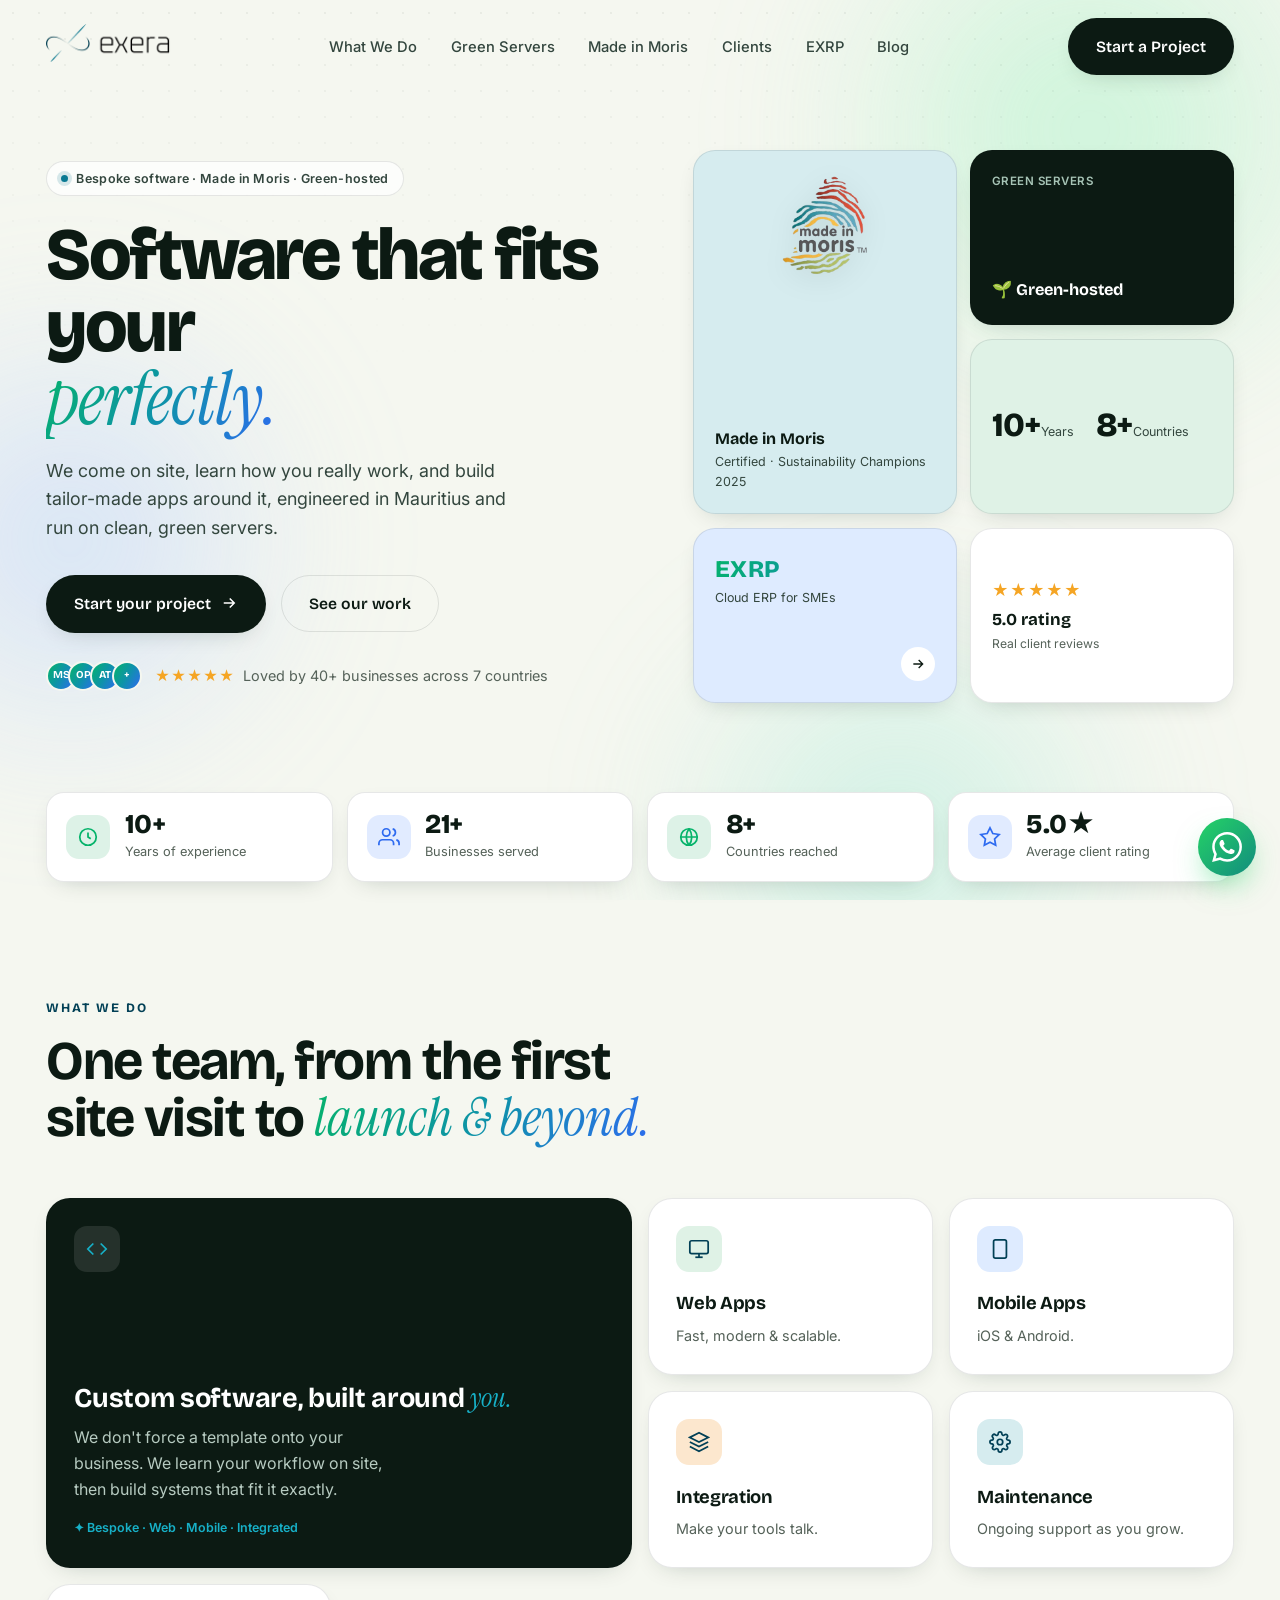
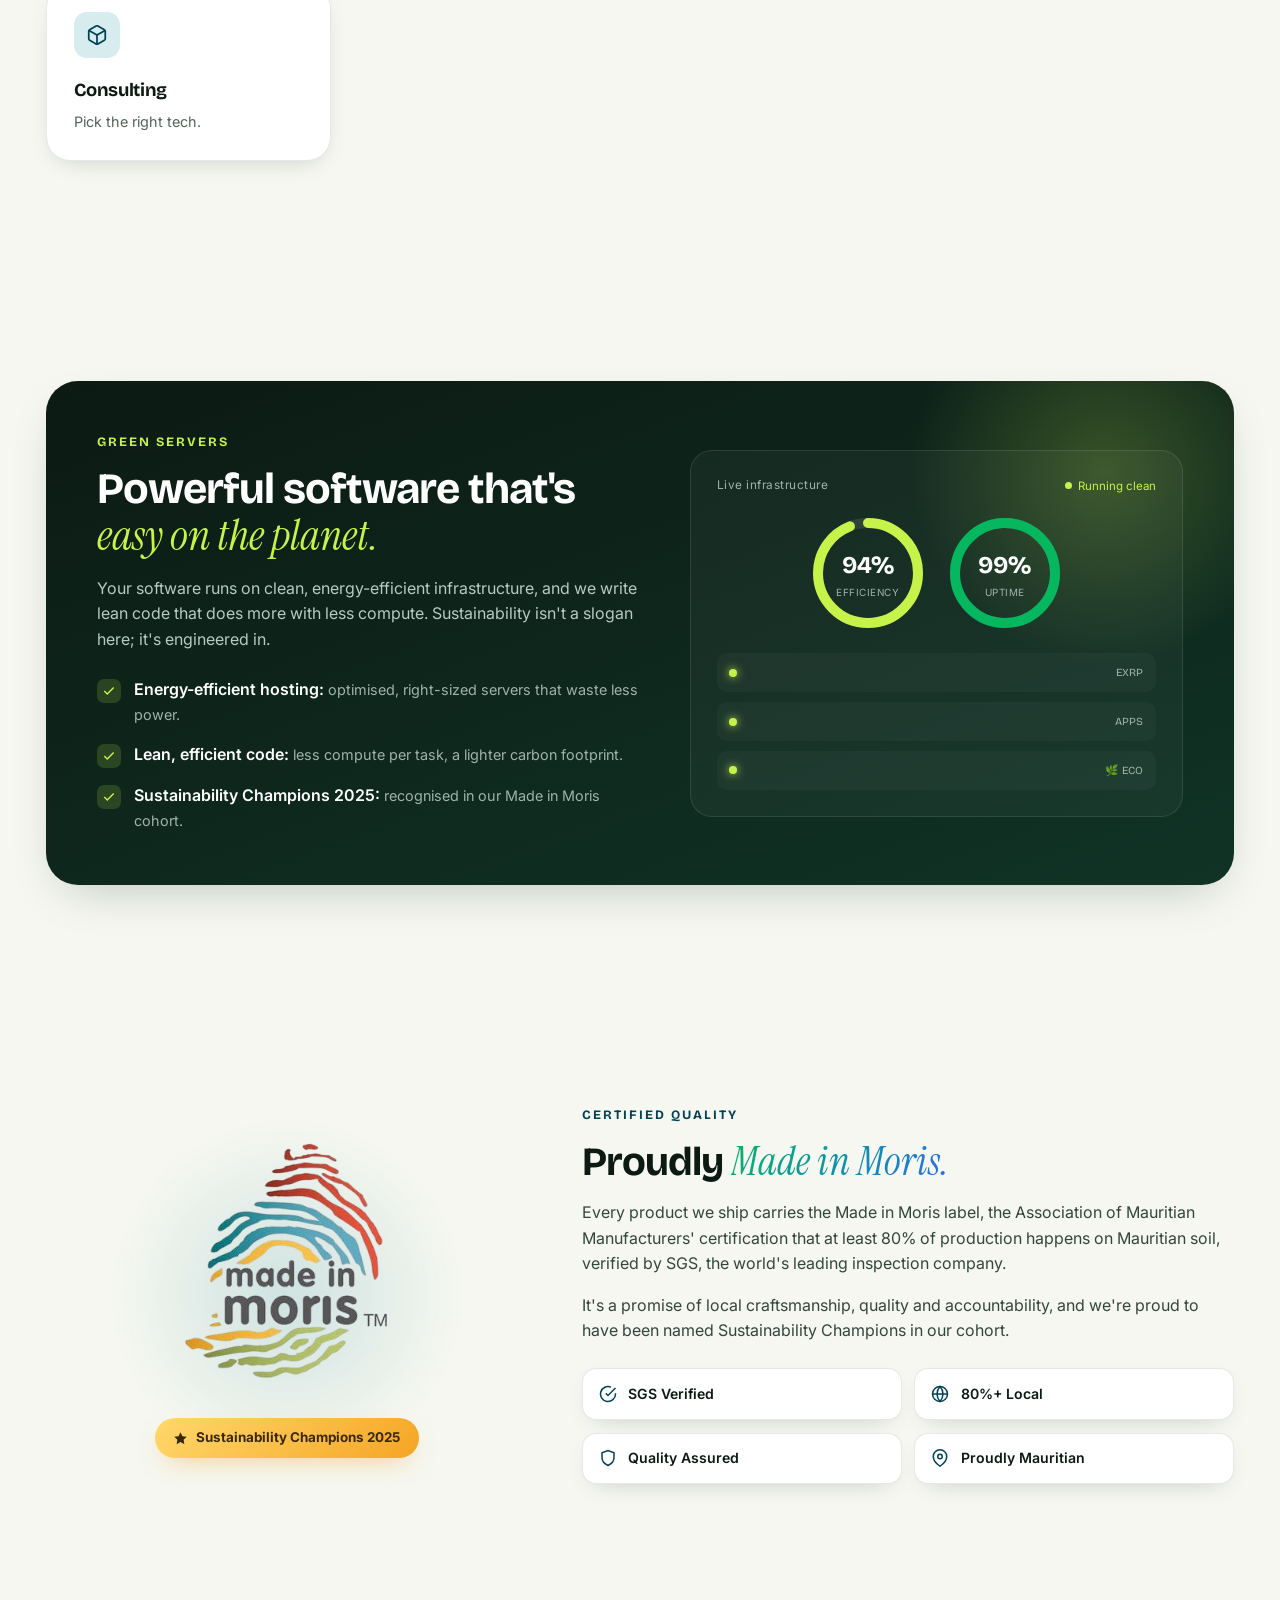
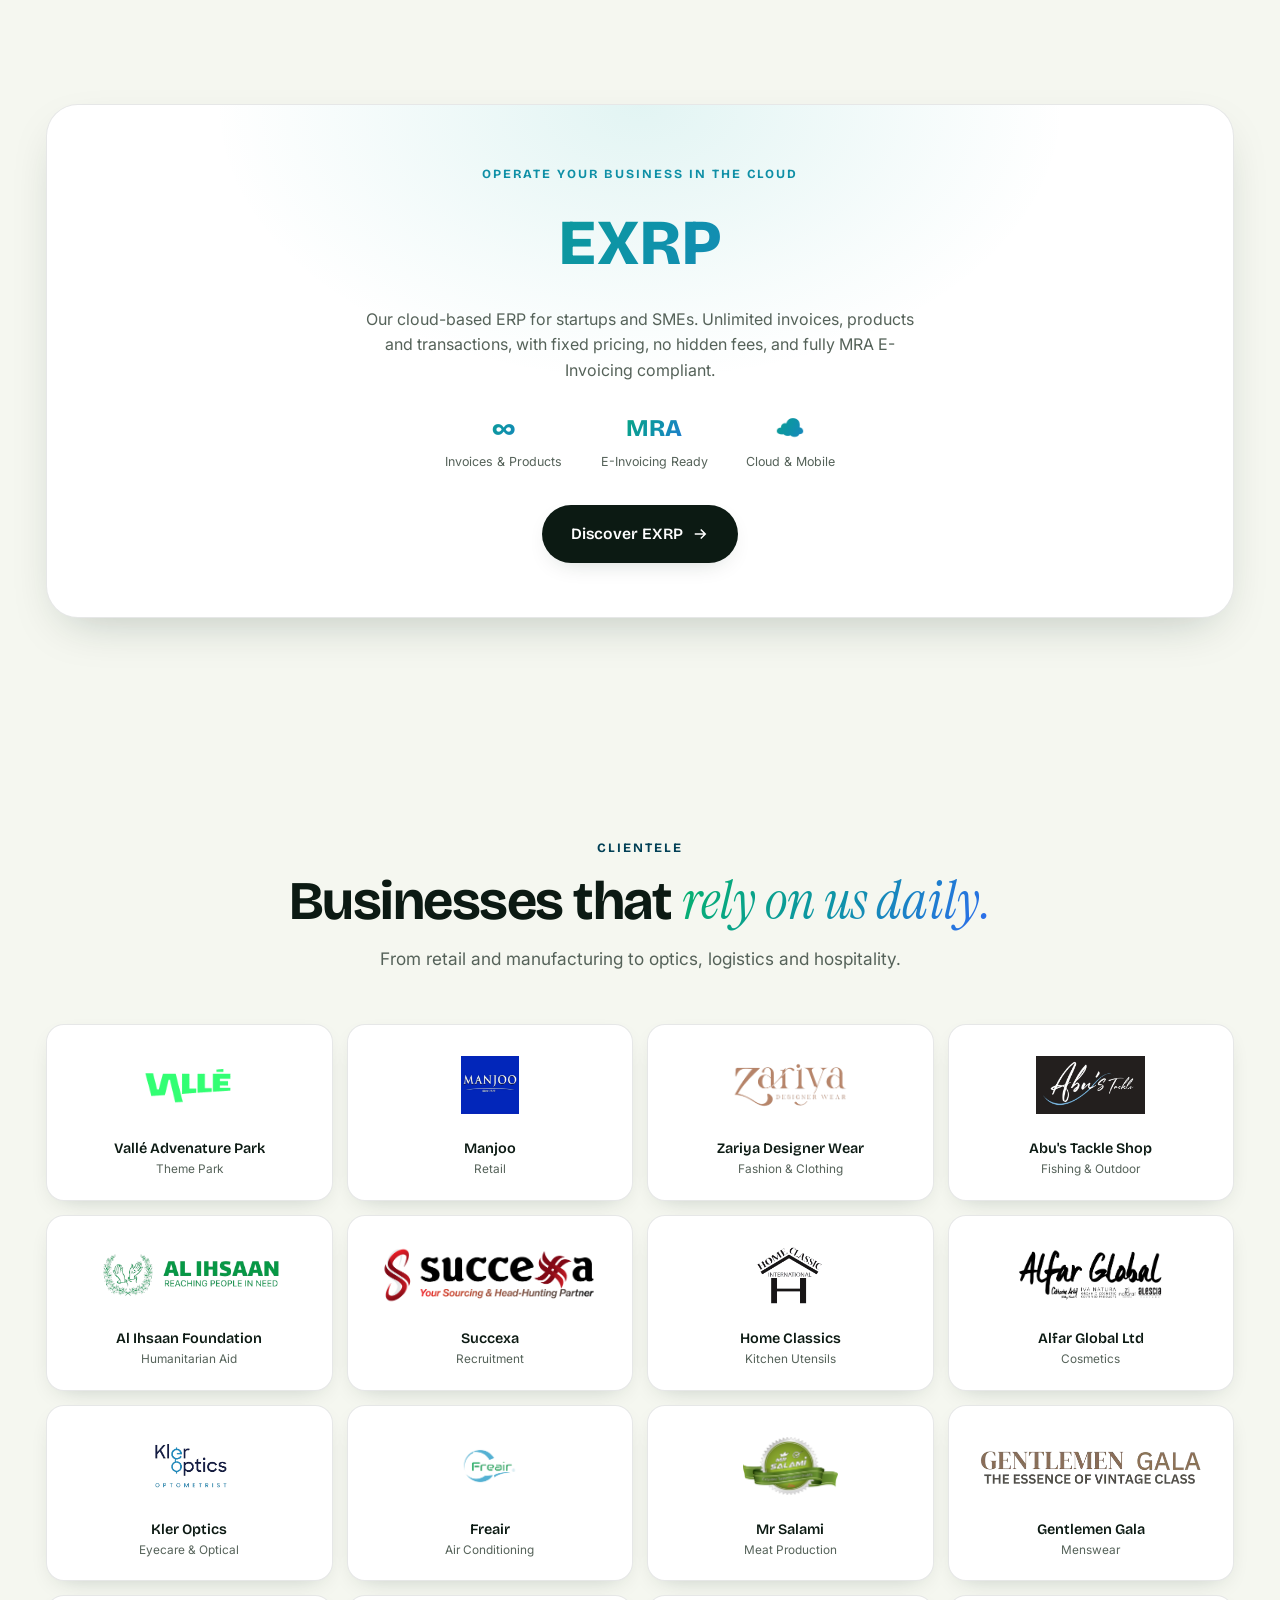
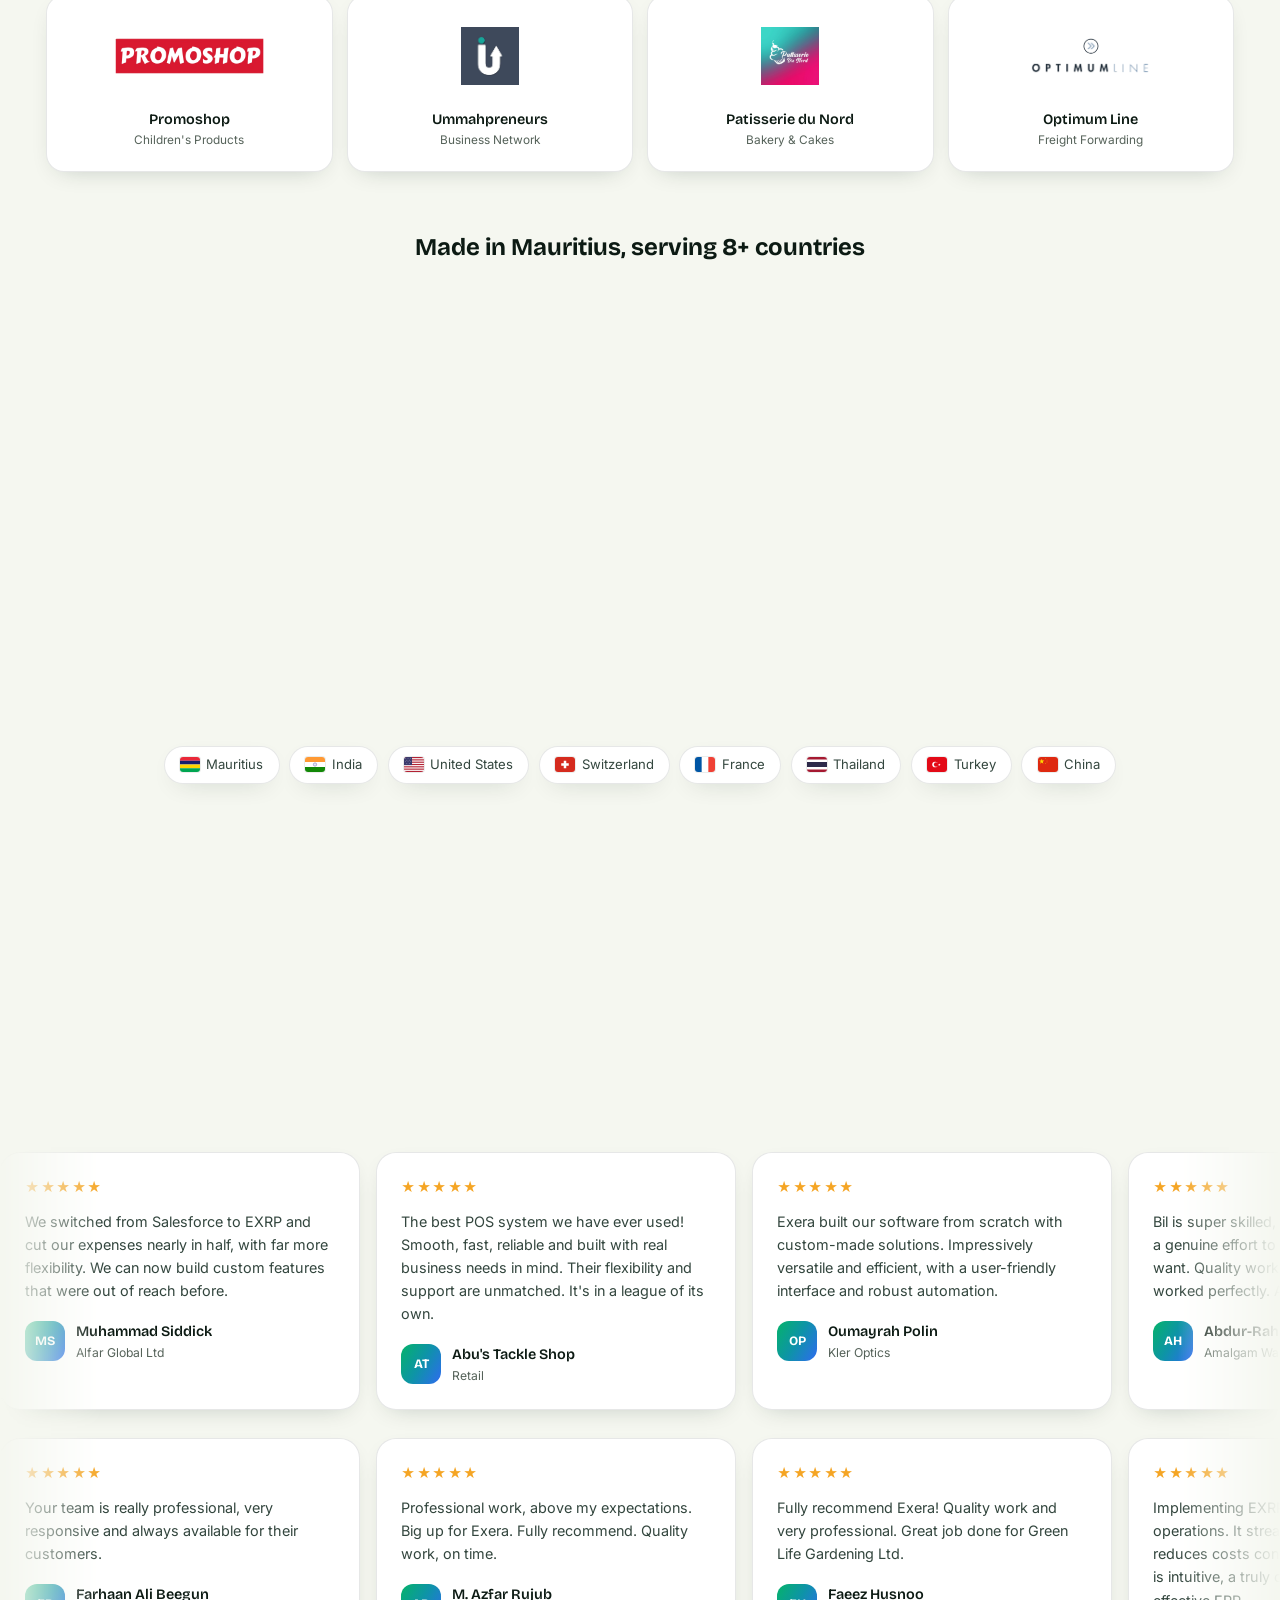
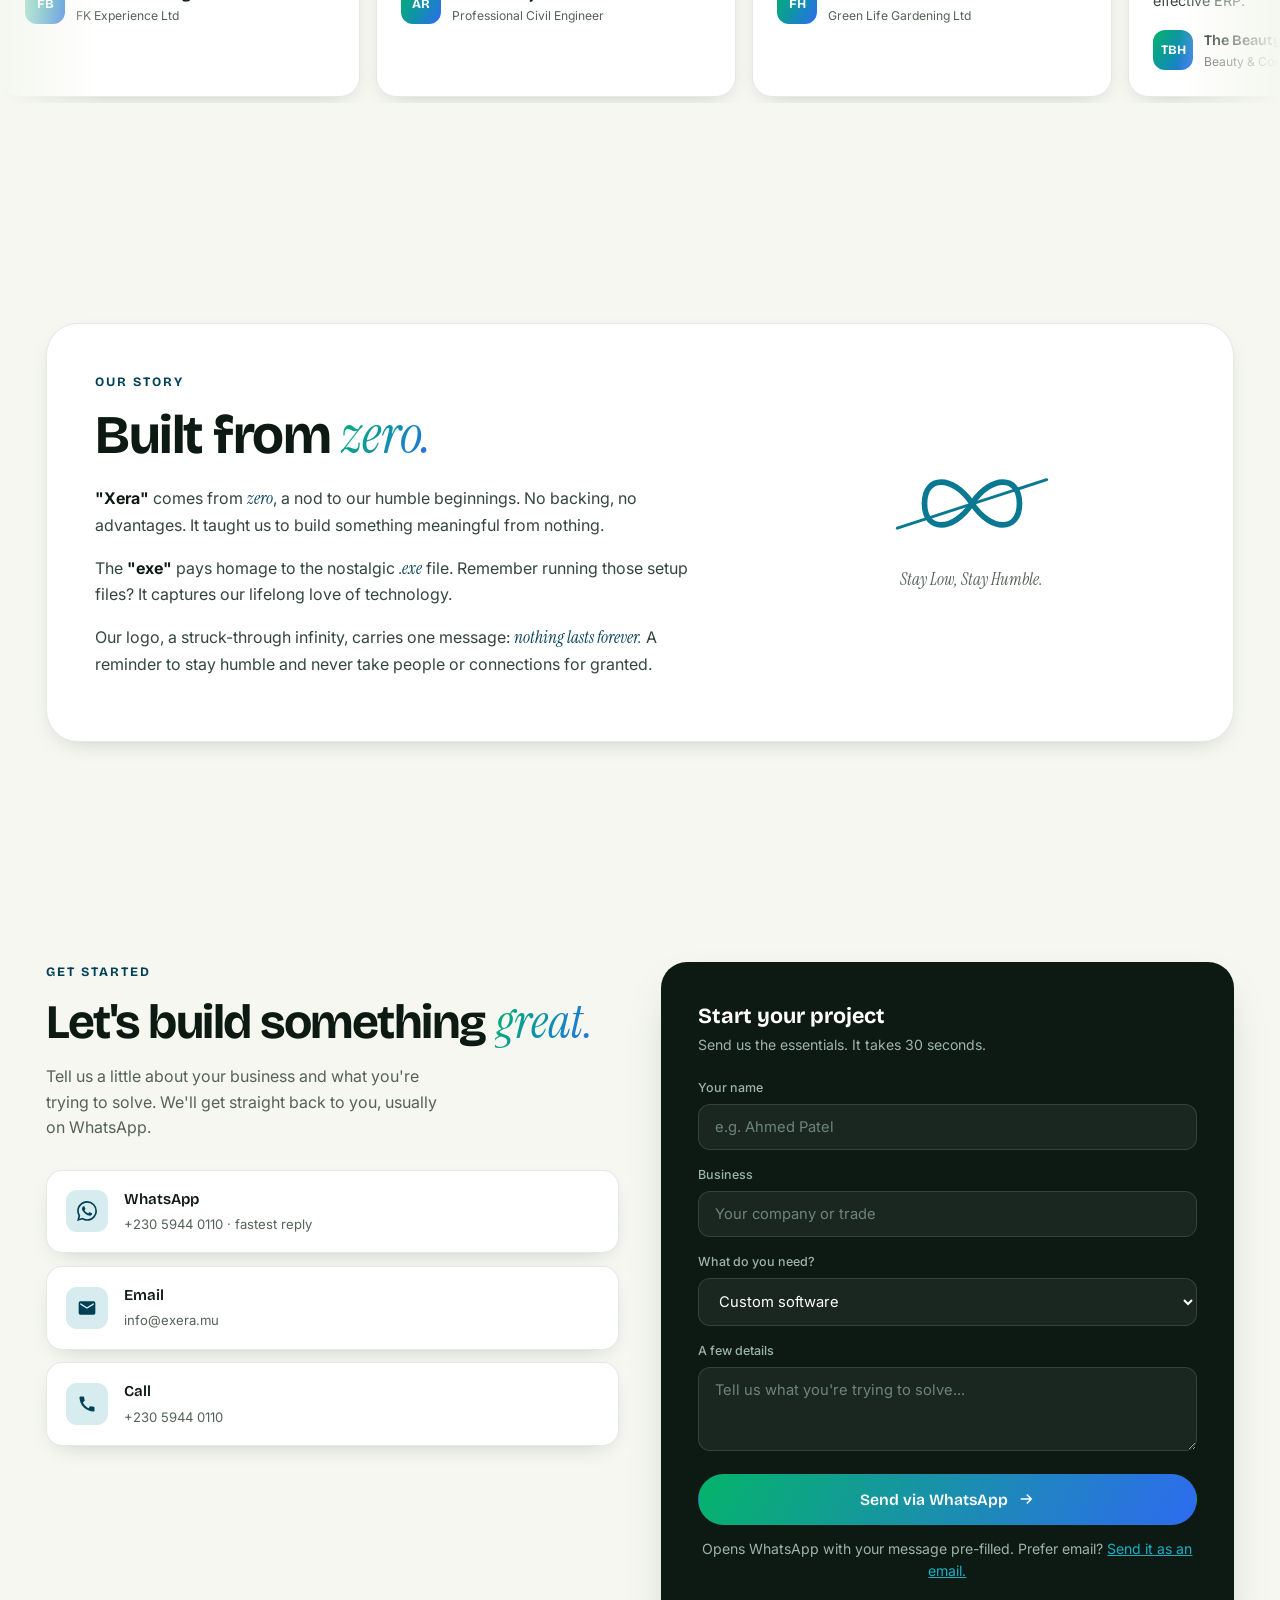
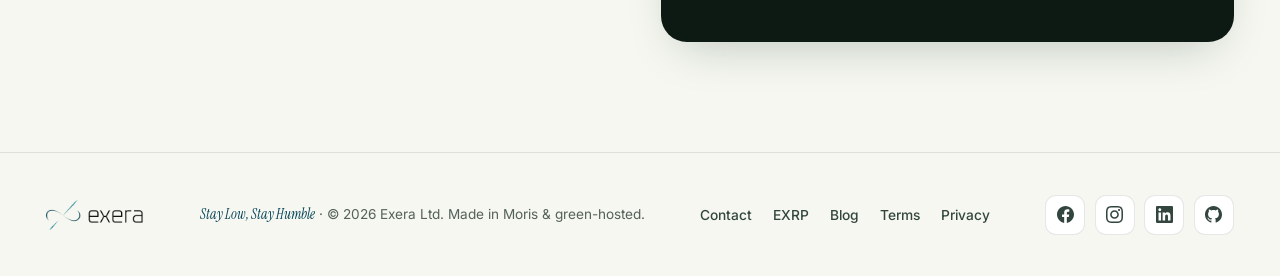
==== commit dfb9434a: "Redirect /exrp.html to /exrp/; replace flag emoji with inline SVG flags - Add 301 redirect /exrp.htm" ====
--- a/index.html
+++ b/index.html
@@ -414,6 +414,7 @@
         #amap { width: 100%; height: 440px; max-width: 960px; margin: 1.5rem auto 0; }
         .countries { display: flex; justify-content: center; flex-wrap: wrap; gap: 0.6rem; margin-top: 1rem; }
         .ctag { display: flex; align-items: center; gap: 0.4rem; padding: 0.45rem 0.95rem; background: var(--card); border: 1px solid var(--line); border-radius: 100px; font-size: 0.82rem; color: var(--ink-2); box-shadow: var(--shadow-sm); }
+        .ctag .flag { width: 20px; height: 15px; border-radius: 3px; flex-shrink: 0; box-shadow: 0 0 0 1px rgba(12, 26, 19, 0.08); display: block; }
 
         /* ---------------- Reviews (two-row marquee) ---------------- */
         .rev-marq { overflow: hidden; -webkit-mask-image: linear-gradient(90deg, transparent, #000 8%, #000 92%, transparent); mask-image: linear-gradient(90deg, transparent, #000 8%, #000 92%, transparent); }
@@ -809,8 +810,8 @@
                     <h3>Made in Mauritius, serving 8+ countries</h3>
                     <div id="amap"></div>
                     <div class="countries">
-                        <div class="ctag">🇲🇺 Mauritius</div><div class="ctag">🇮🇳 India</div><div class="ctag">🇺🇸 United States</div><div class="ctag">🇨🇭 Switzerland</div>
-                        <div class="ctag">🇫🇷 France</div><div class="ctag">🇹🇭 Thailand</div><div class="ctag">🇹🇷 Turkey</div><div class="ctag">🇨🇳 China</div>
+                        <div class="ctag"><svg class="flag" viewBox="0 0 640 480" aria-hidden="true"><rect width="640" height="120" fill="#ea2839"/><rect y="120" width="640" height="120" fill="#151f6d"/><rect y="240" width="640" height="120" fill="#ffd500"/><rect y="360" width="640" height="120" fill="#00a551"/></svg> Mauritius</div><div class="ctag"><svg class="flag" viewBox="0 0 640 480" aria-hidden="true"><rect width="640" height="160" fill="#f93"/><rect y="160" width="640" height="160" fill="#fff"/><rect y="320" width="640" height="160" fill="#128807"/><circle cx="320" cy="240" r="52" fill="none" stroke="#008" stroke-width="11"/><circle cx="320" cy="240" r="9" fill="#008"/></svg> India</div><div class="ctag"><svg class="flag" viewBox="0 0 640 480" aria-hidden="true"><rect width="640" height="480" fill="#fff"/><g fill="#b22234"><rect width="640" height="37"/><rect y="74" width="640" height="37"/><rect y="148" width="640" height="37"/><rect y="222" width="640" height="37"/><rect y="296" width="640" height="37"/><rect y="370" width="640" height="37"/><rect y="444" width="640" height="36"/></g><rect width="256" height="259" fill="#3c3b6e"/><g fill="#fff"><circle cx="55" cy="48" r="9"/><circle cx="128" cy="48" r="9"/><circle cx="201" cy="48" r="9"/><circle cx="92" cy="100" r="9"/><circle cx="165" cy="100" r="9"/><circle cx="55" cy="152" r="9"/><circle cx="128" cy="152" r="9"/><circle cx="201" cy="152" r="9"/><circle cx="92" cy="204" r="9"/><circle cx="165" cy="204" r="9"/></g></svg> United States</div><div class="ctag"><svg class="flag" viewBox="0 0 640 480" aria-hidden="true"><rect width="640" height="480" fill="#d52b1e"/><rect x="280" y="120" width="80" height="240" fill="#fff"/><rect x="200" y="200" width="240" height="80" fill="#fff"/></svg> Switzerland</div>
+                        <div class="ctag"><svg class="flag" viewBox="0 0 640 480" aria-hidden="true"><rect width="640" height="480" fill="#fff"/><rect width="213" height="480" fill="#0055a4"/><rect x="427" width="213" height="480" fill="#ef4135"/></svg> France</div><div class="ctag"><svg class="flag" viewBox="0 0 640 480" aria-hidden="true"><rect width="640" height="480" fill="#a51931"/><rect y="80" width="640" height="320" fill="#fff"/><rect y="160" width="640" height="160" fill="#2d2a4a"/></svg> Thailand</div><div class="ctag"><svg class="flag" viewBox="0 0 640 480" aria-hidden="true"><rect width="640" height="480" fill="#e30a17"/><circle cx="258" cy="240" r="90" fill="#fff"/><circle cx="292" cy="240" r="72" fill="#e30a17"/><path fill="#fff" d="M395 205l10 30 31 0-25 19 9 30-25-18-25 18 9-30-25-19 31 0z"/></svg> Turkey</div><div class="ctag"><svg class="flag" viewBox="0 0 640 480" aria-hidden="true"><rect width="640" height="480" fill="#de2910"/><g fill="#ffde00"><path d="M120 55l20 60 63 0-51 37 20 60-52-37-51 37 19-60-51-37 63 0z"/><circle cx="245" cy="50" r="11"/><circle cx="288" cy="95" r="11"/><circle cx="288" cy="158" r="11"/><circle cx="245" cy="205" r="11"/></g></svg> China</div>
                     </div>
                 </div>
             </div>
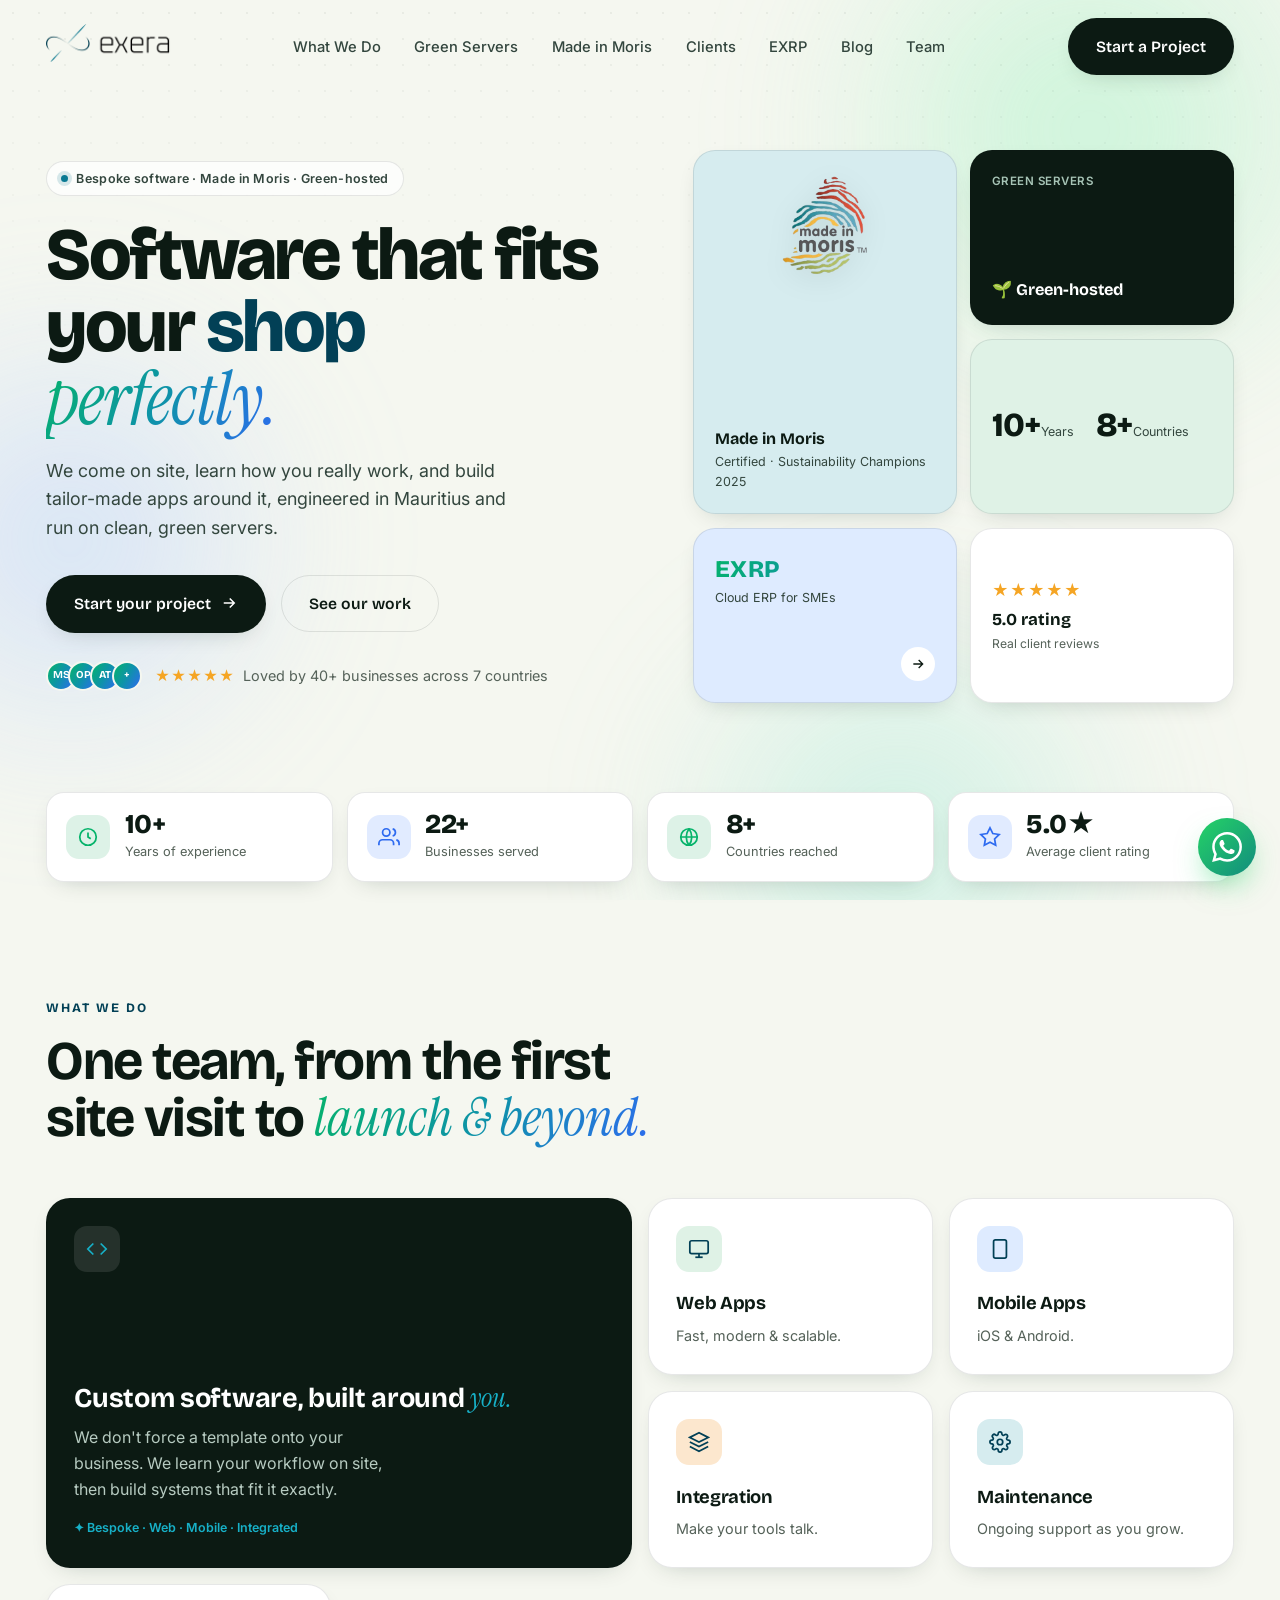
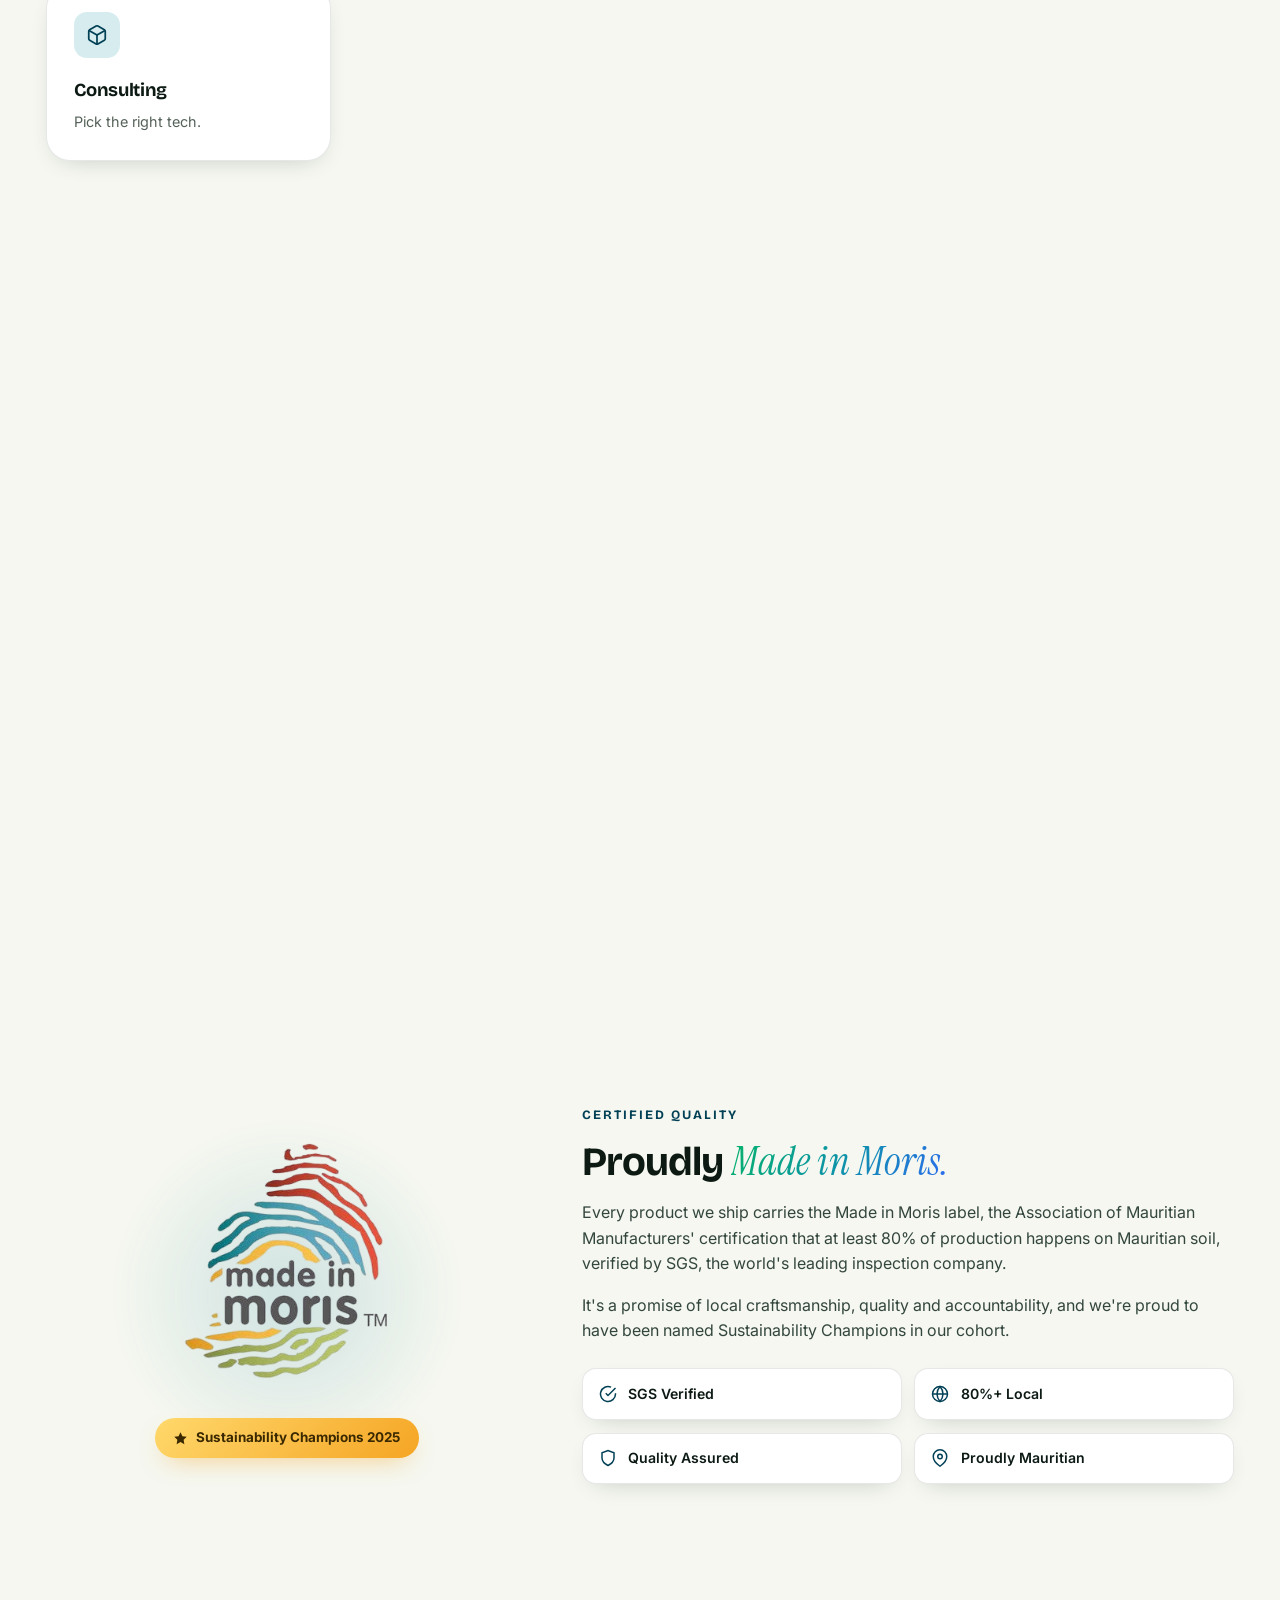
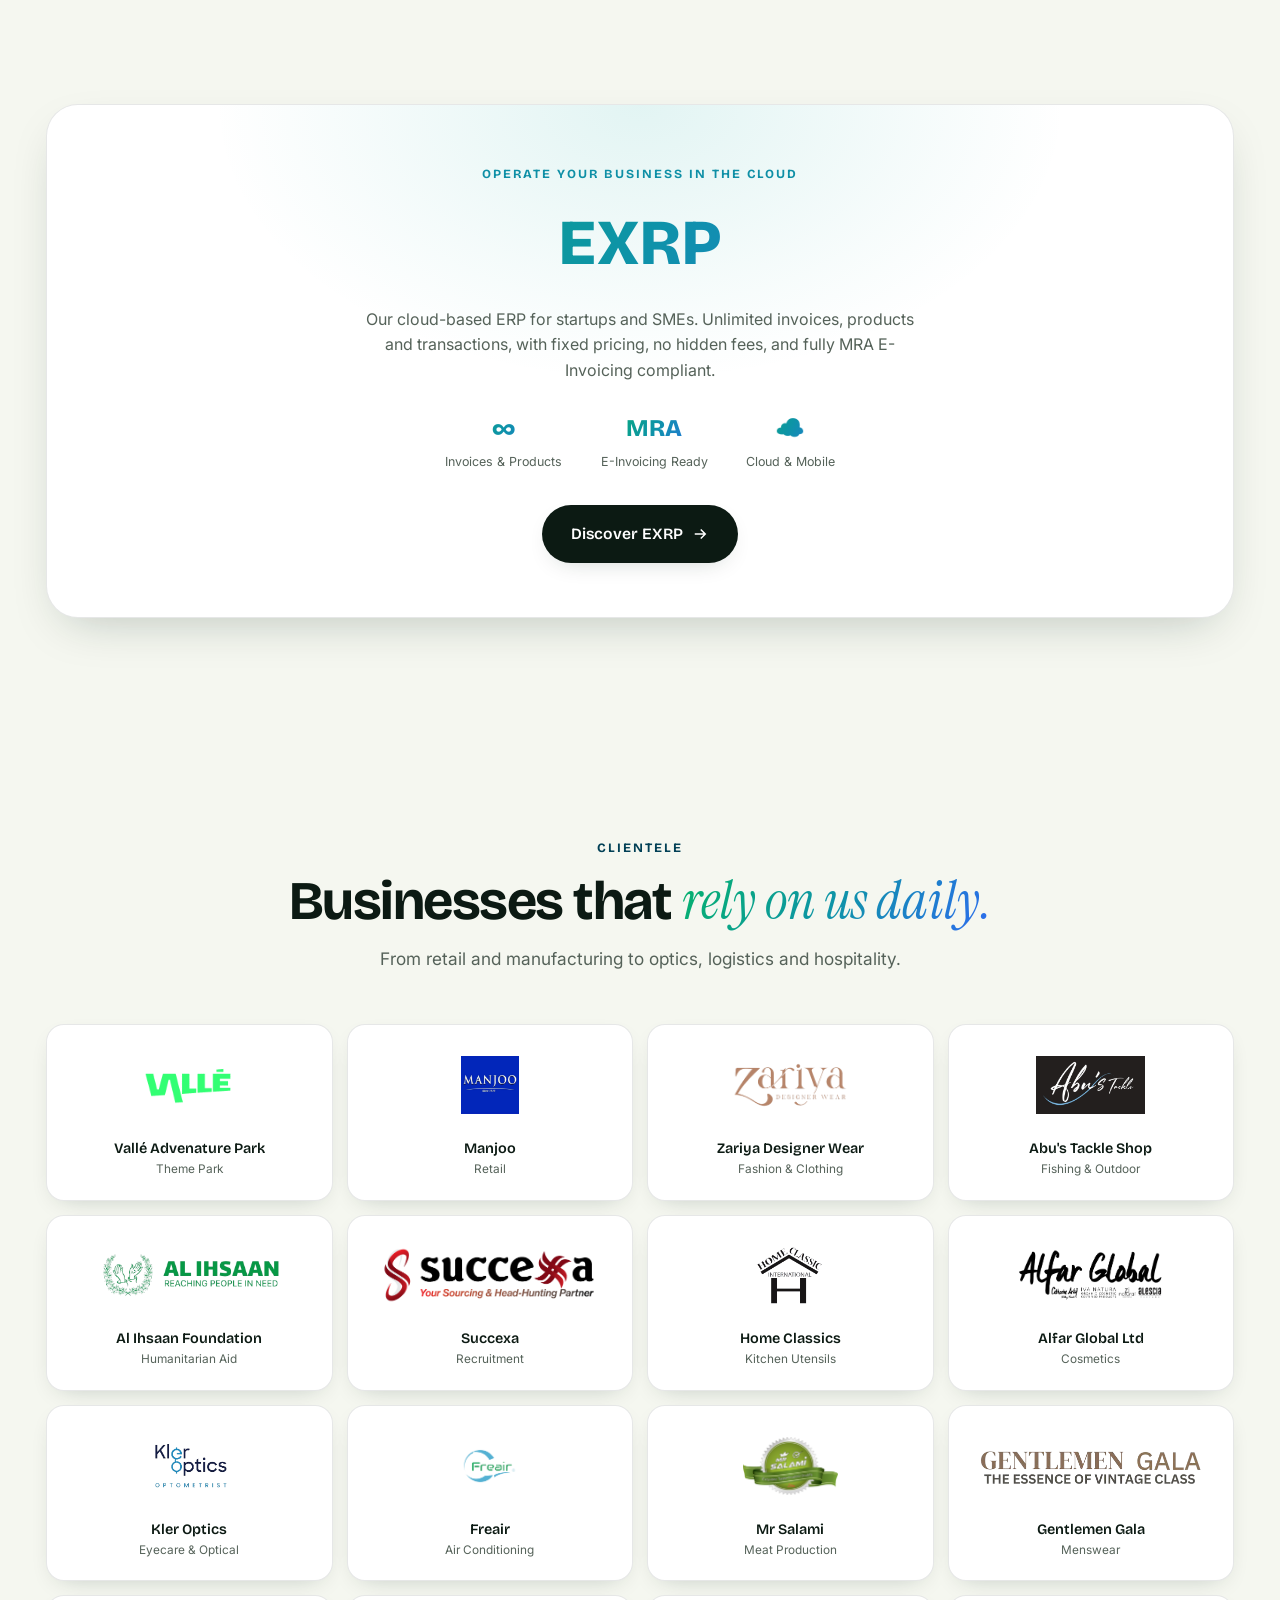
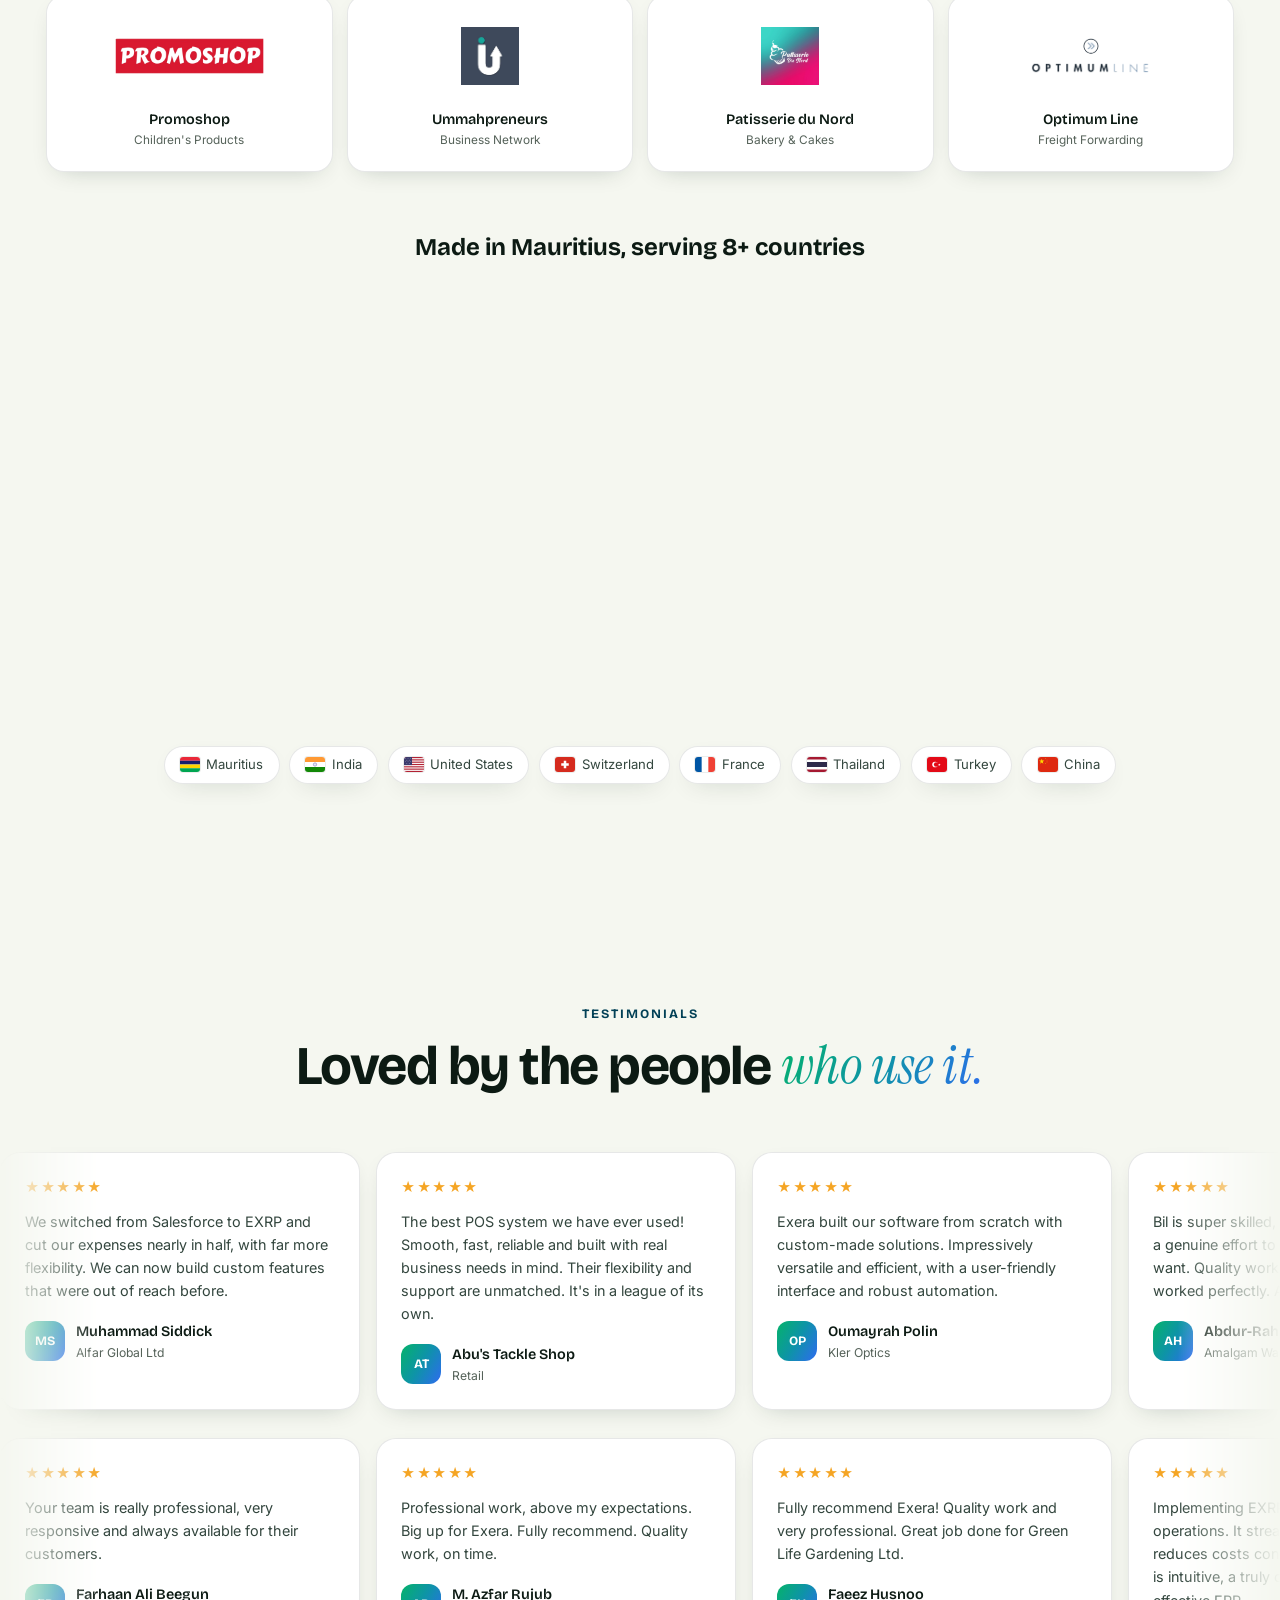
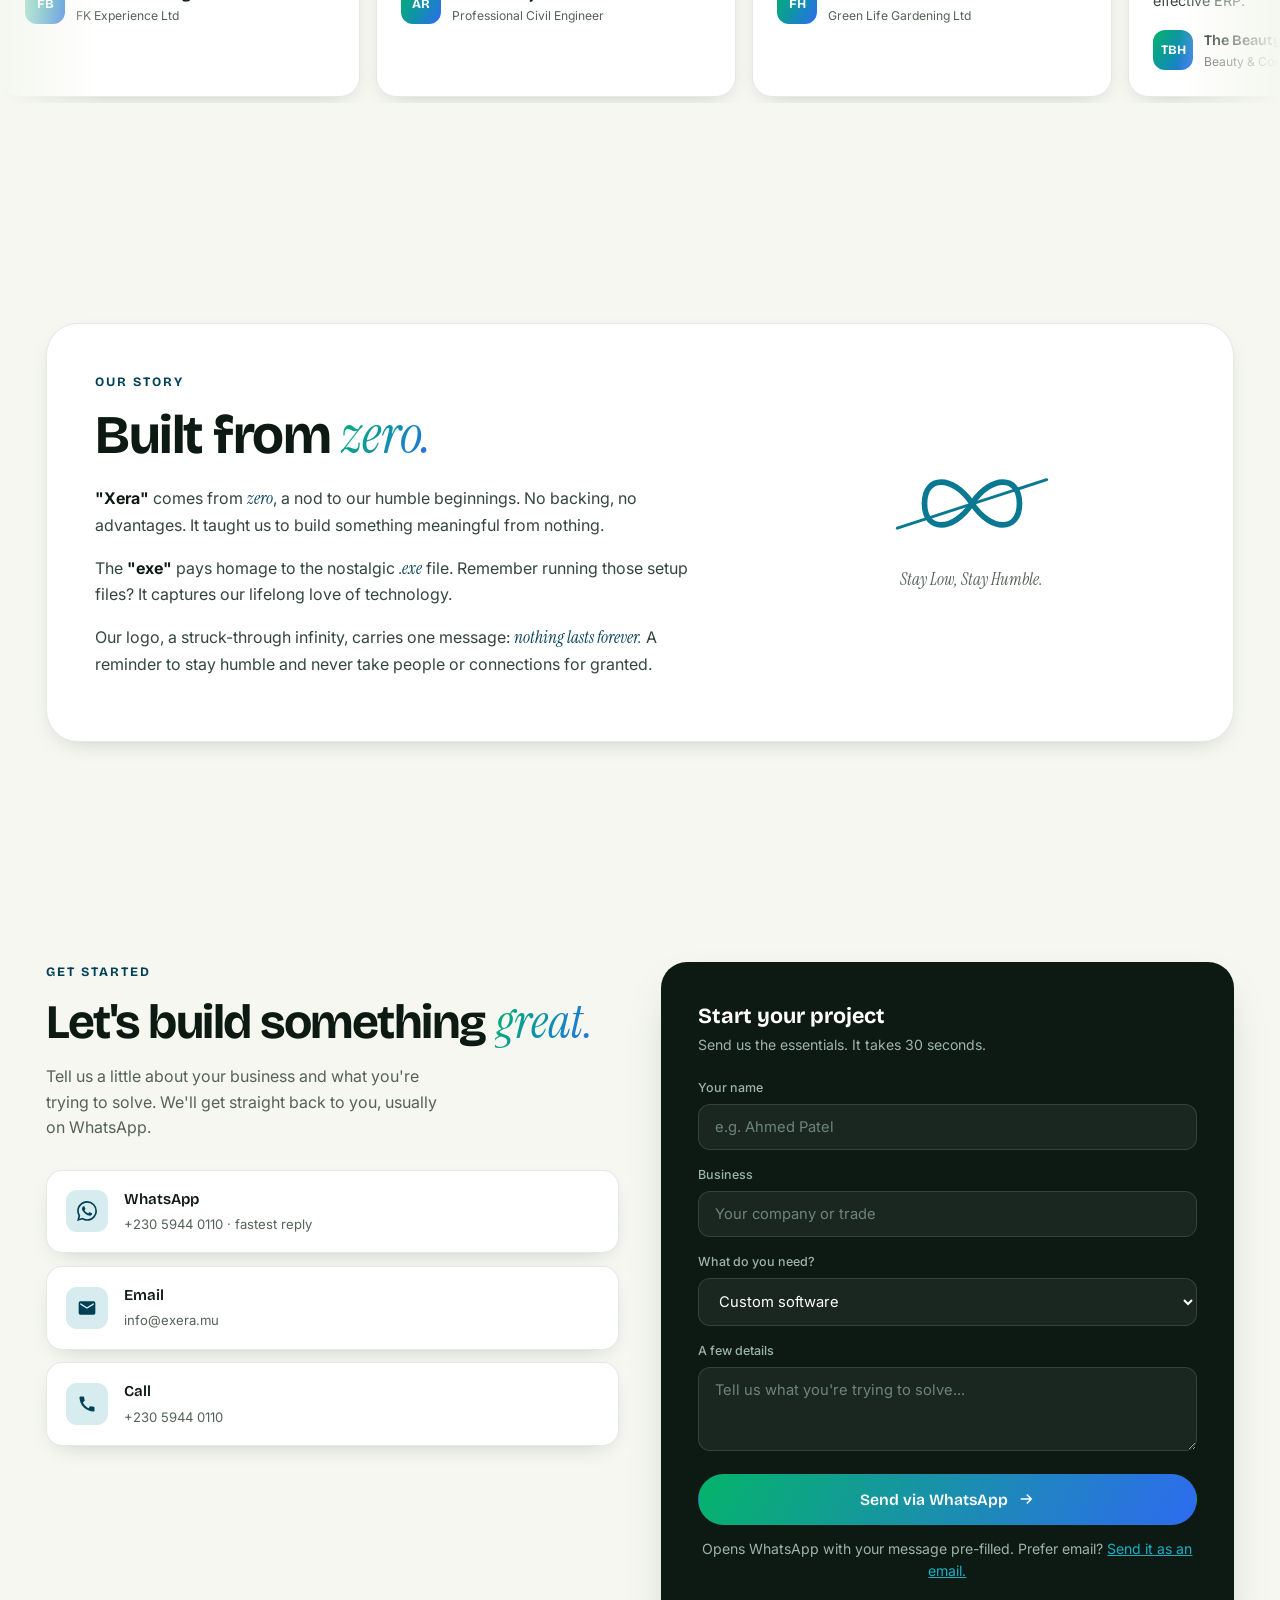
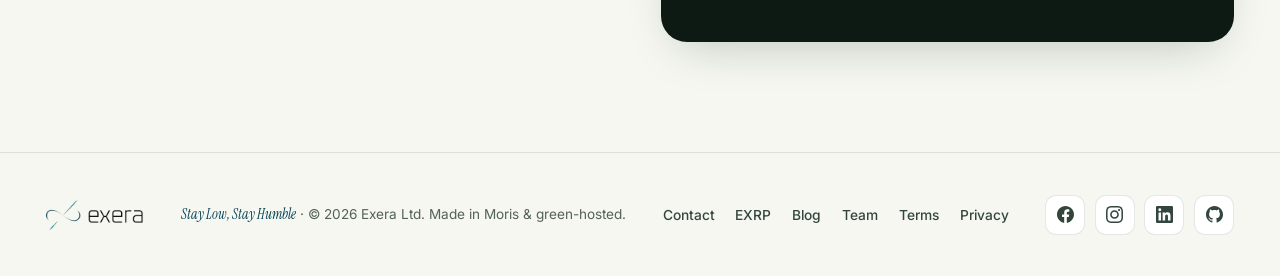
==== commit 6ae1c660: "Add founders/team page with bios for Bilaal Abdel Hassan & Naailah Gunglee - New /team.html: founder" ====
--- a/index.html
+++ b/index.html
@@ -59,6 +59,10 @@
         "description": "Software development company in Mauritius building custom software, web and mobile apps, and the EXRP cloud ERP. Made in Moris certified and green-hosted.",
         "slogan": "Software that fits your business perfectly.",
         "foundingDate": "2021",
+        "founder": [
+            { "@type": "Person", "name": "Bilaal Abdel Hassan", "jobTitle": "Co-Founder & CEO", "url": "https://exera.mu/team.html#bilaal" },
+            { "@type": "Person", "name": "Naailah Gunglee", "jobTitle": "Co-Founder & Head of Educational Inclusion", "url": "https://exera.mu/team.html#naailah" }
+        ],
         "telephone": "+230-5944-0110",
         "email": "info@exera.mu",
         "priceRange": "$$",
@@ -567,6 +571,7 @@
                 <li><a href="#clients">Clients</a></li>
                 <li><a href="/exrp/">EXRP</a></li>
                 <li><a href="/blog/">Blog</a></li>
+                <li><a href="/team.html">Team</a></li>
             </ul>
             <div class="nav-right">
                 <a href="#contact" class="btn btn-primary" data-hot>Start a Project</a>
@@ -915,6 +920,7 @@
                 <a href="/contact.html">Contact</a>
                 <a href="/exrp/">EXRP</a>
                 <a href="/blog/">Blog</a>
+                <a href="/team.html">Team</a>
                 <a href="/terms.html">Terms</a>
                 <a href="/privacy.html">Privacy</a>
             </div>
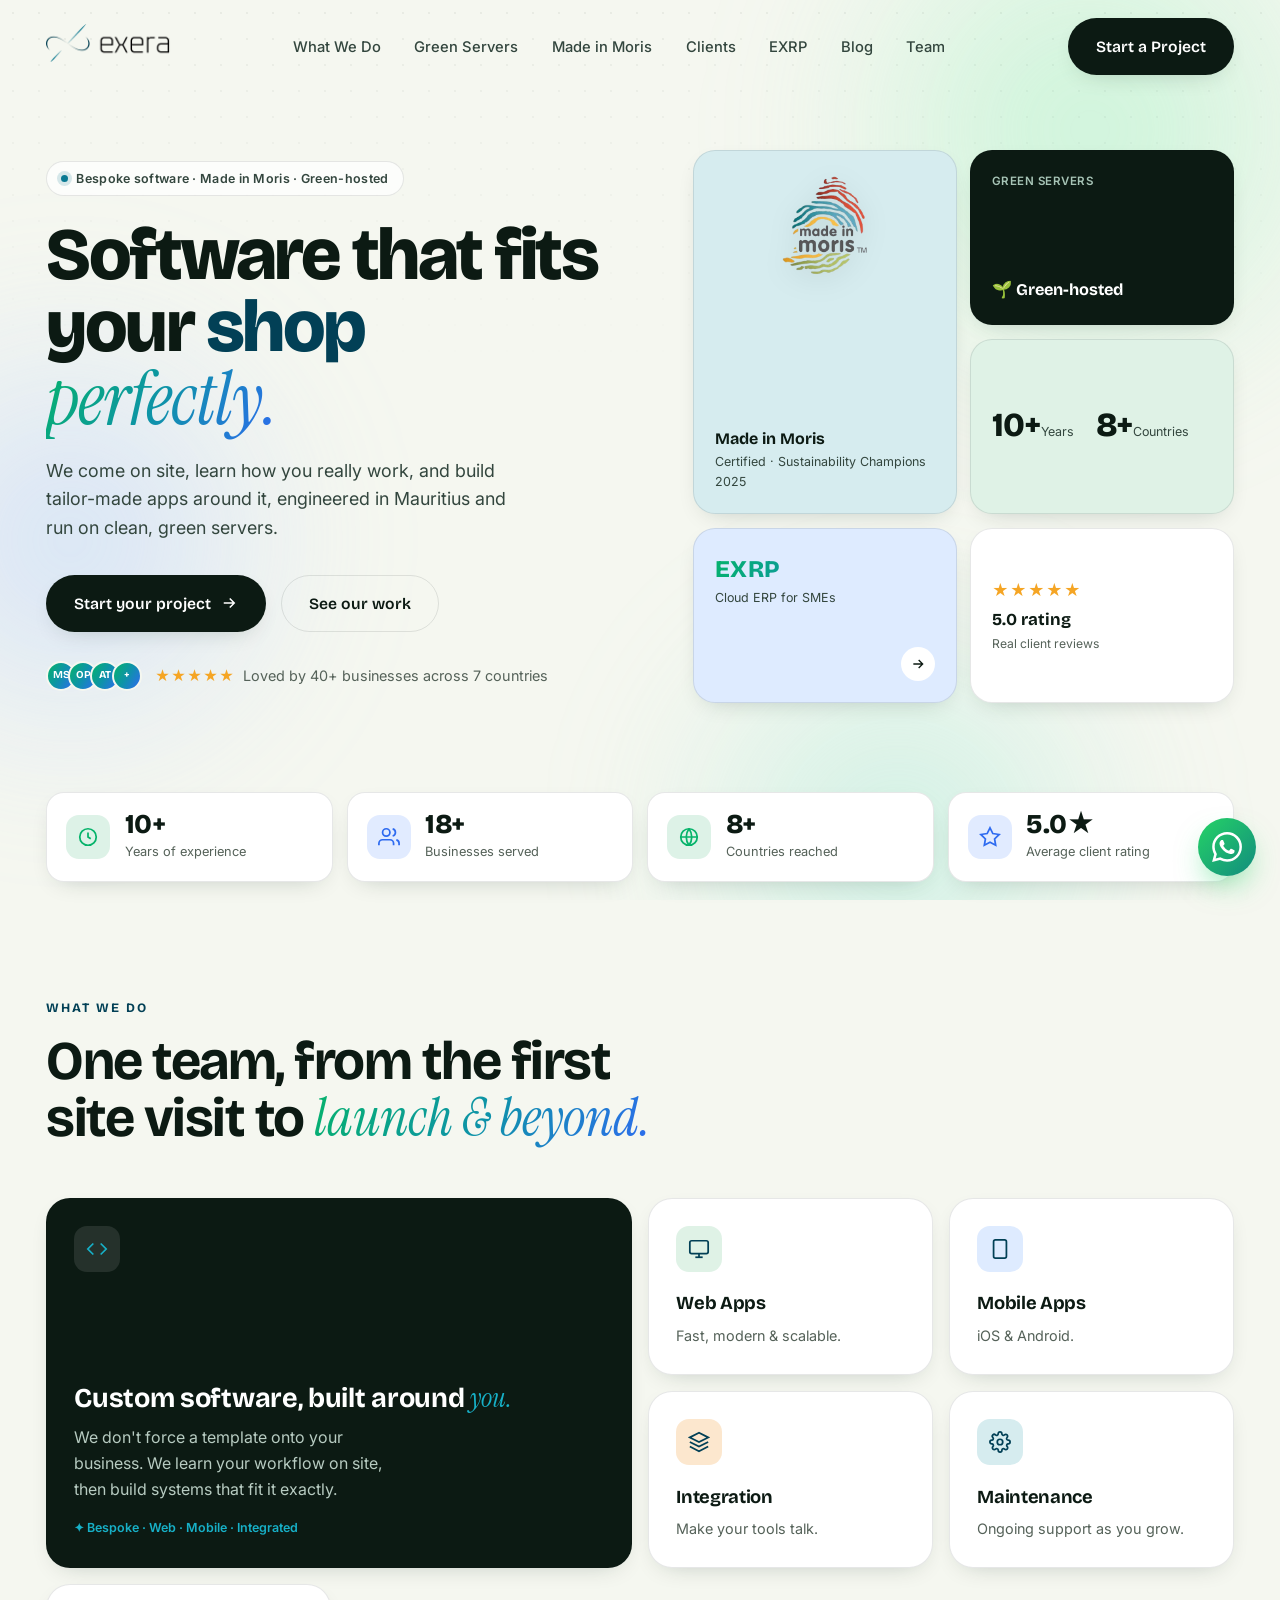
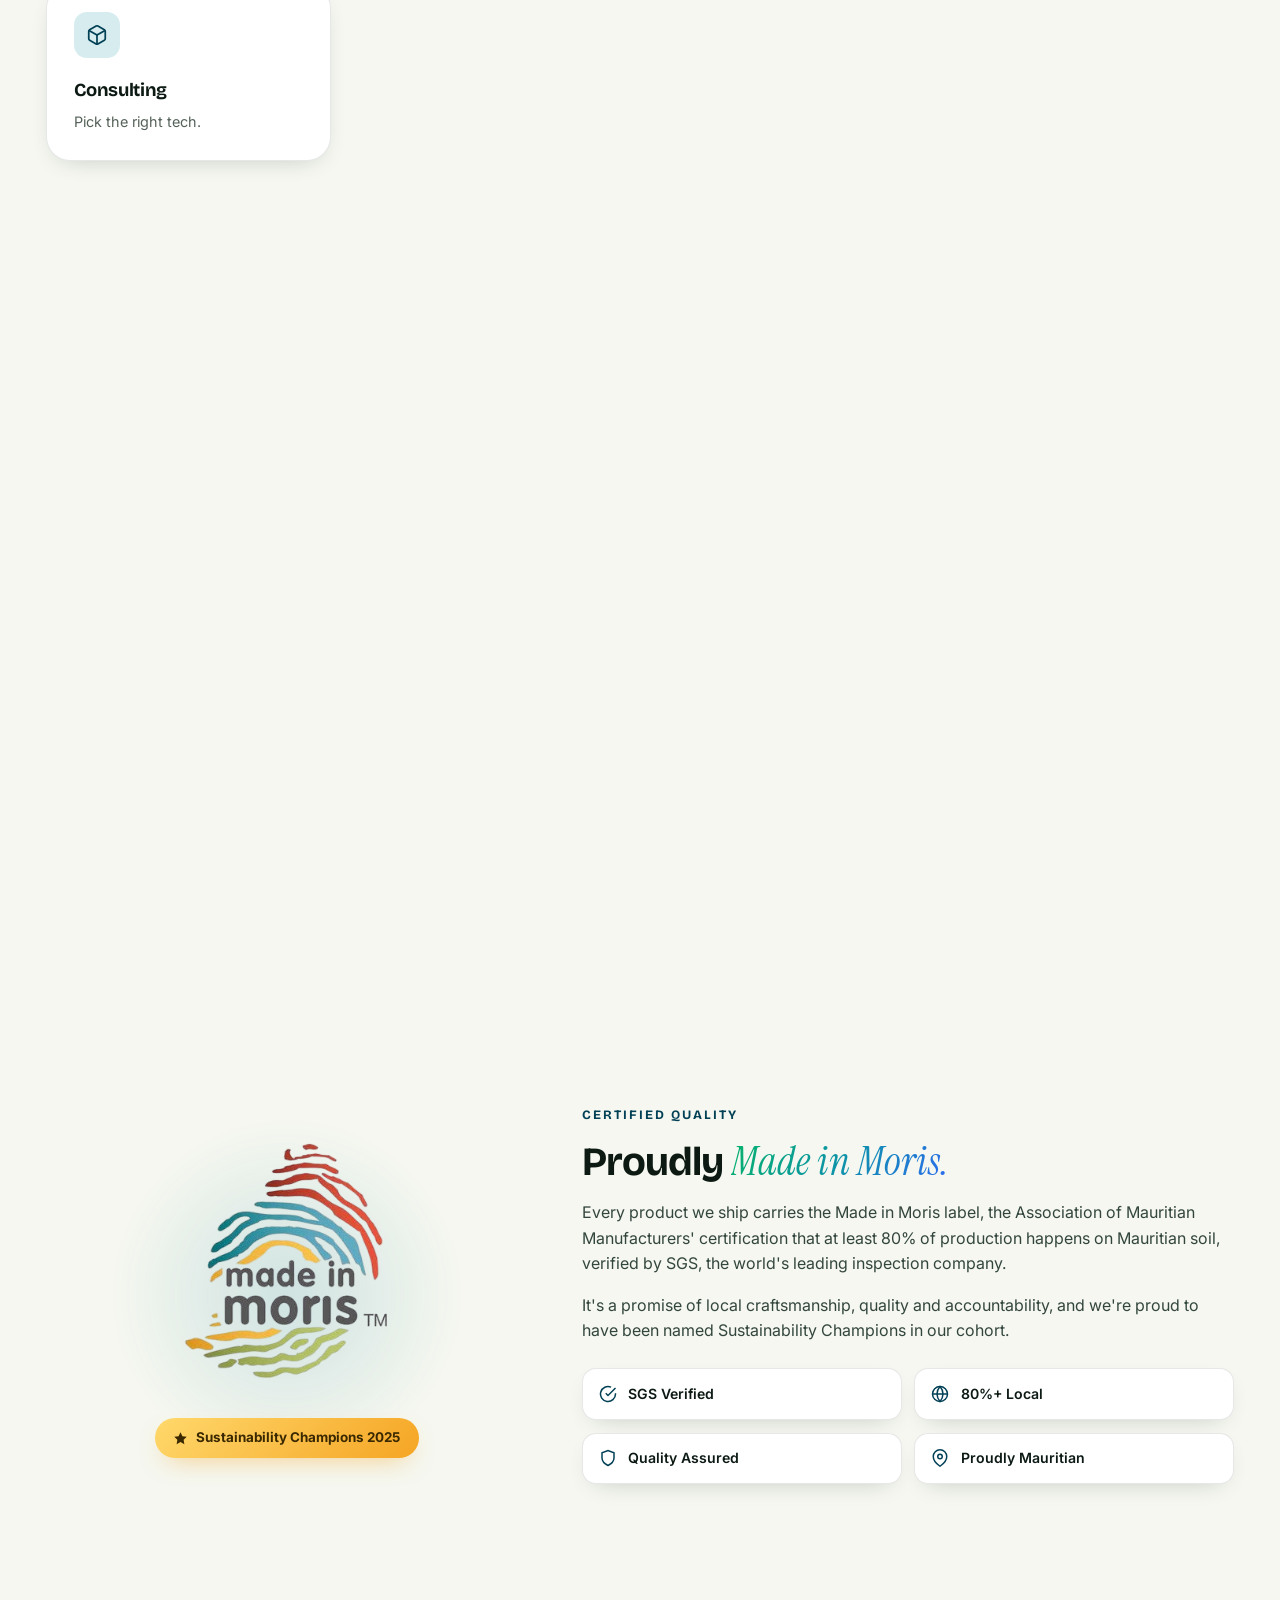
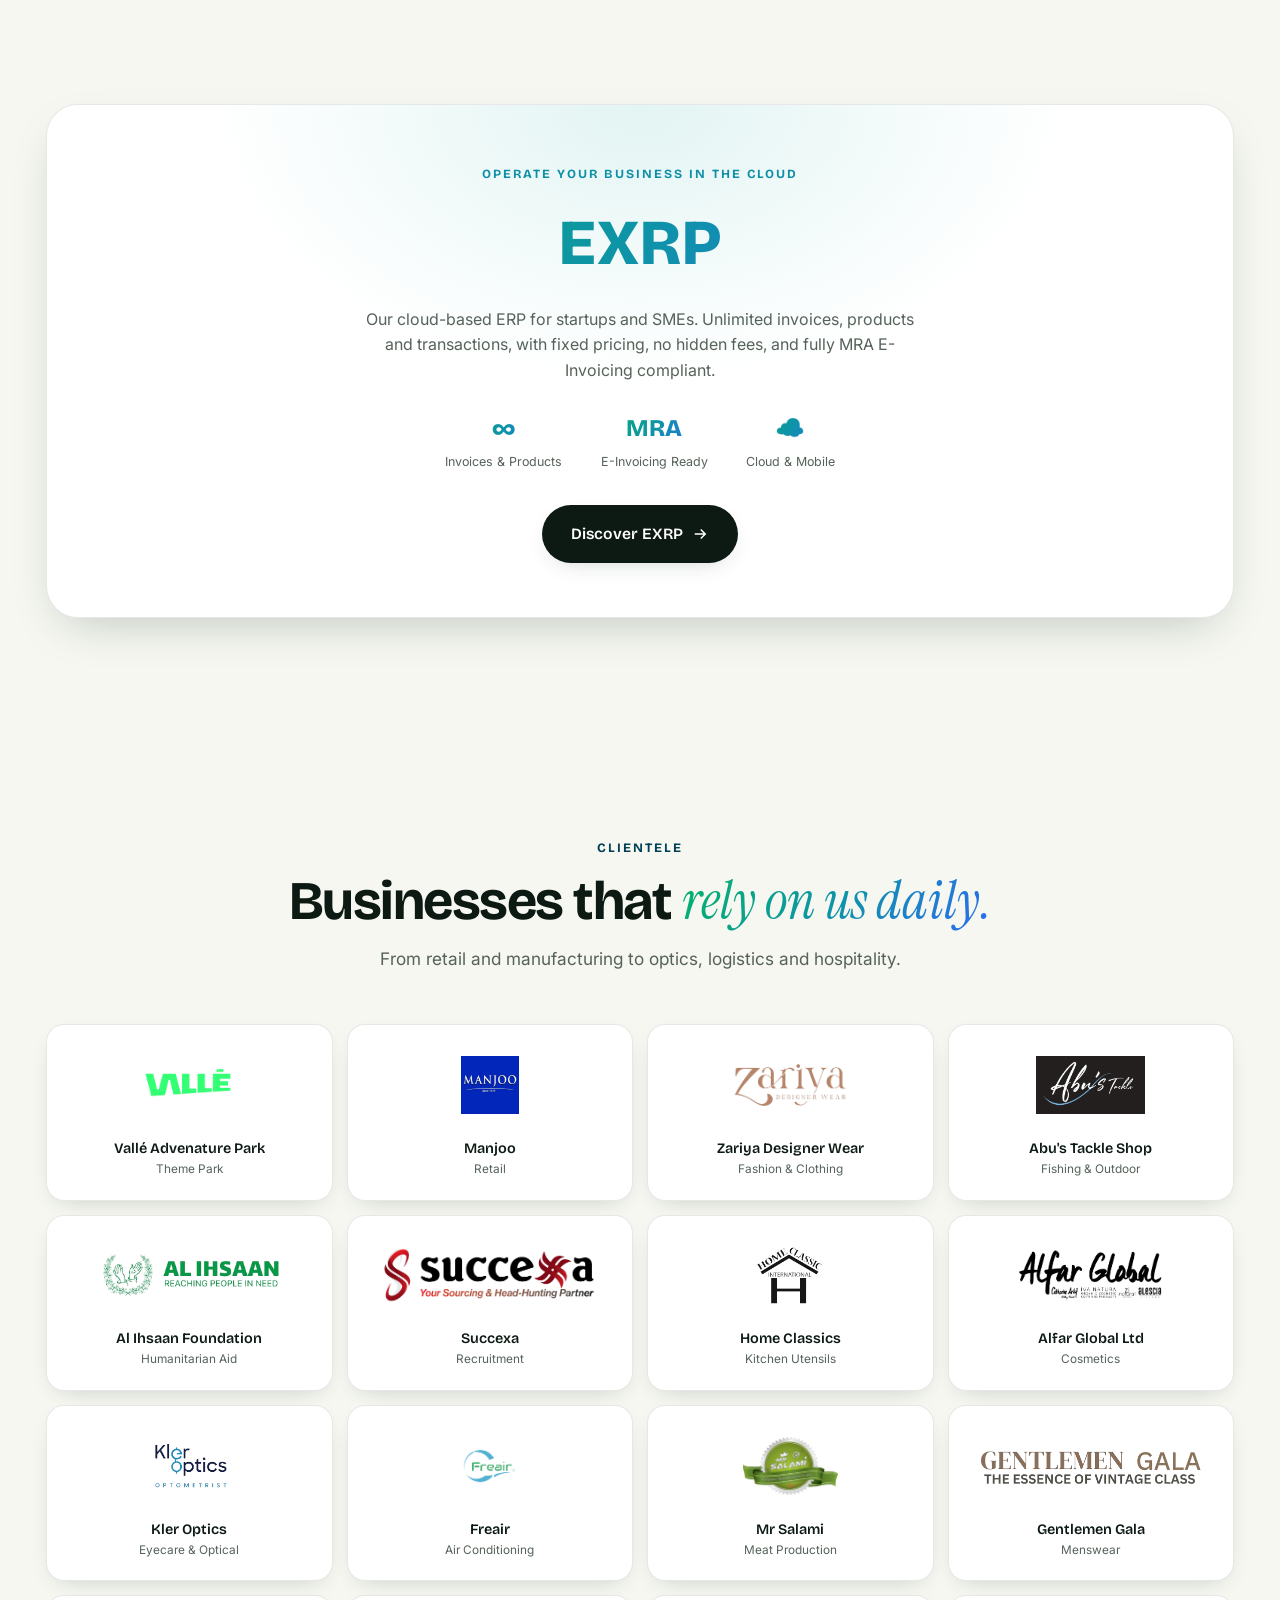
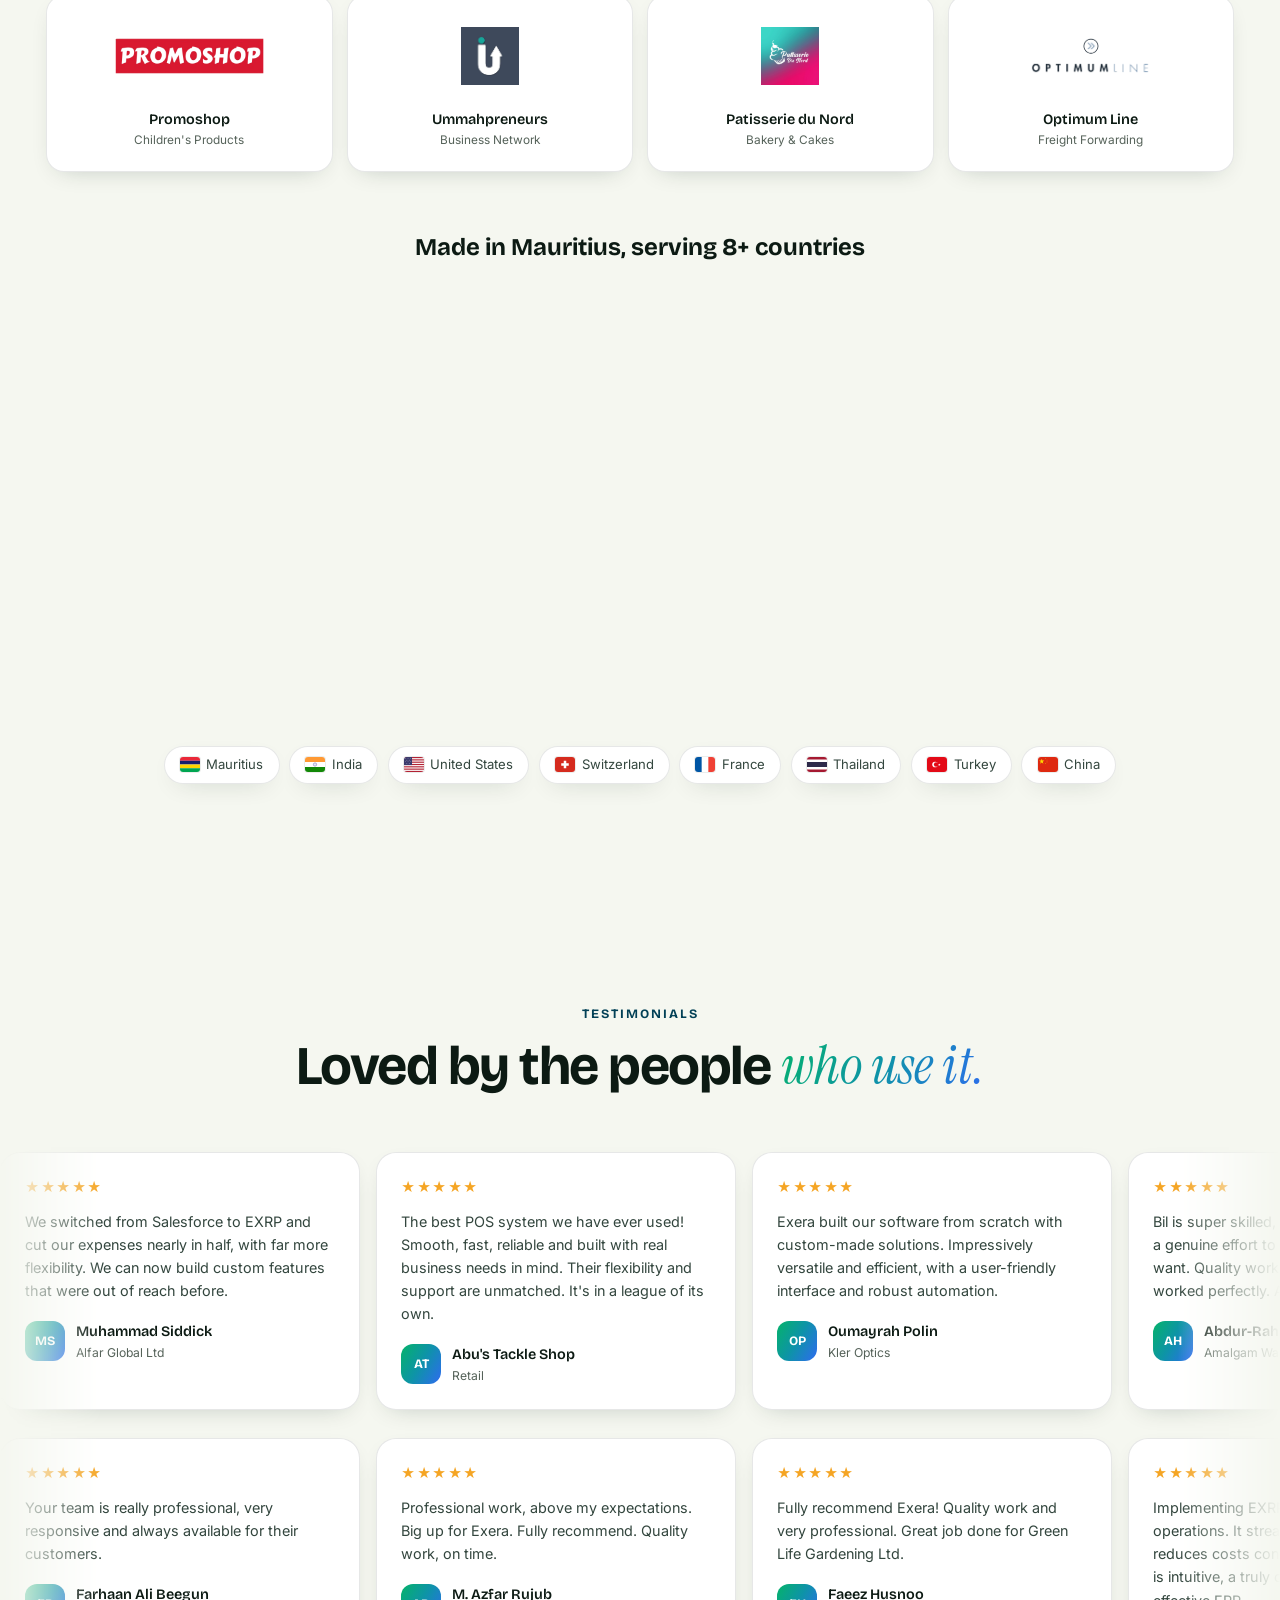
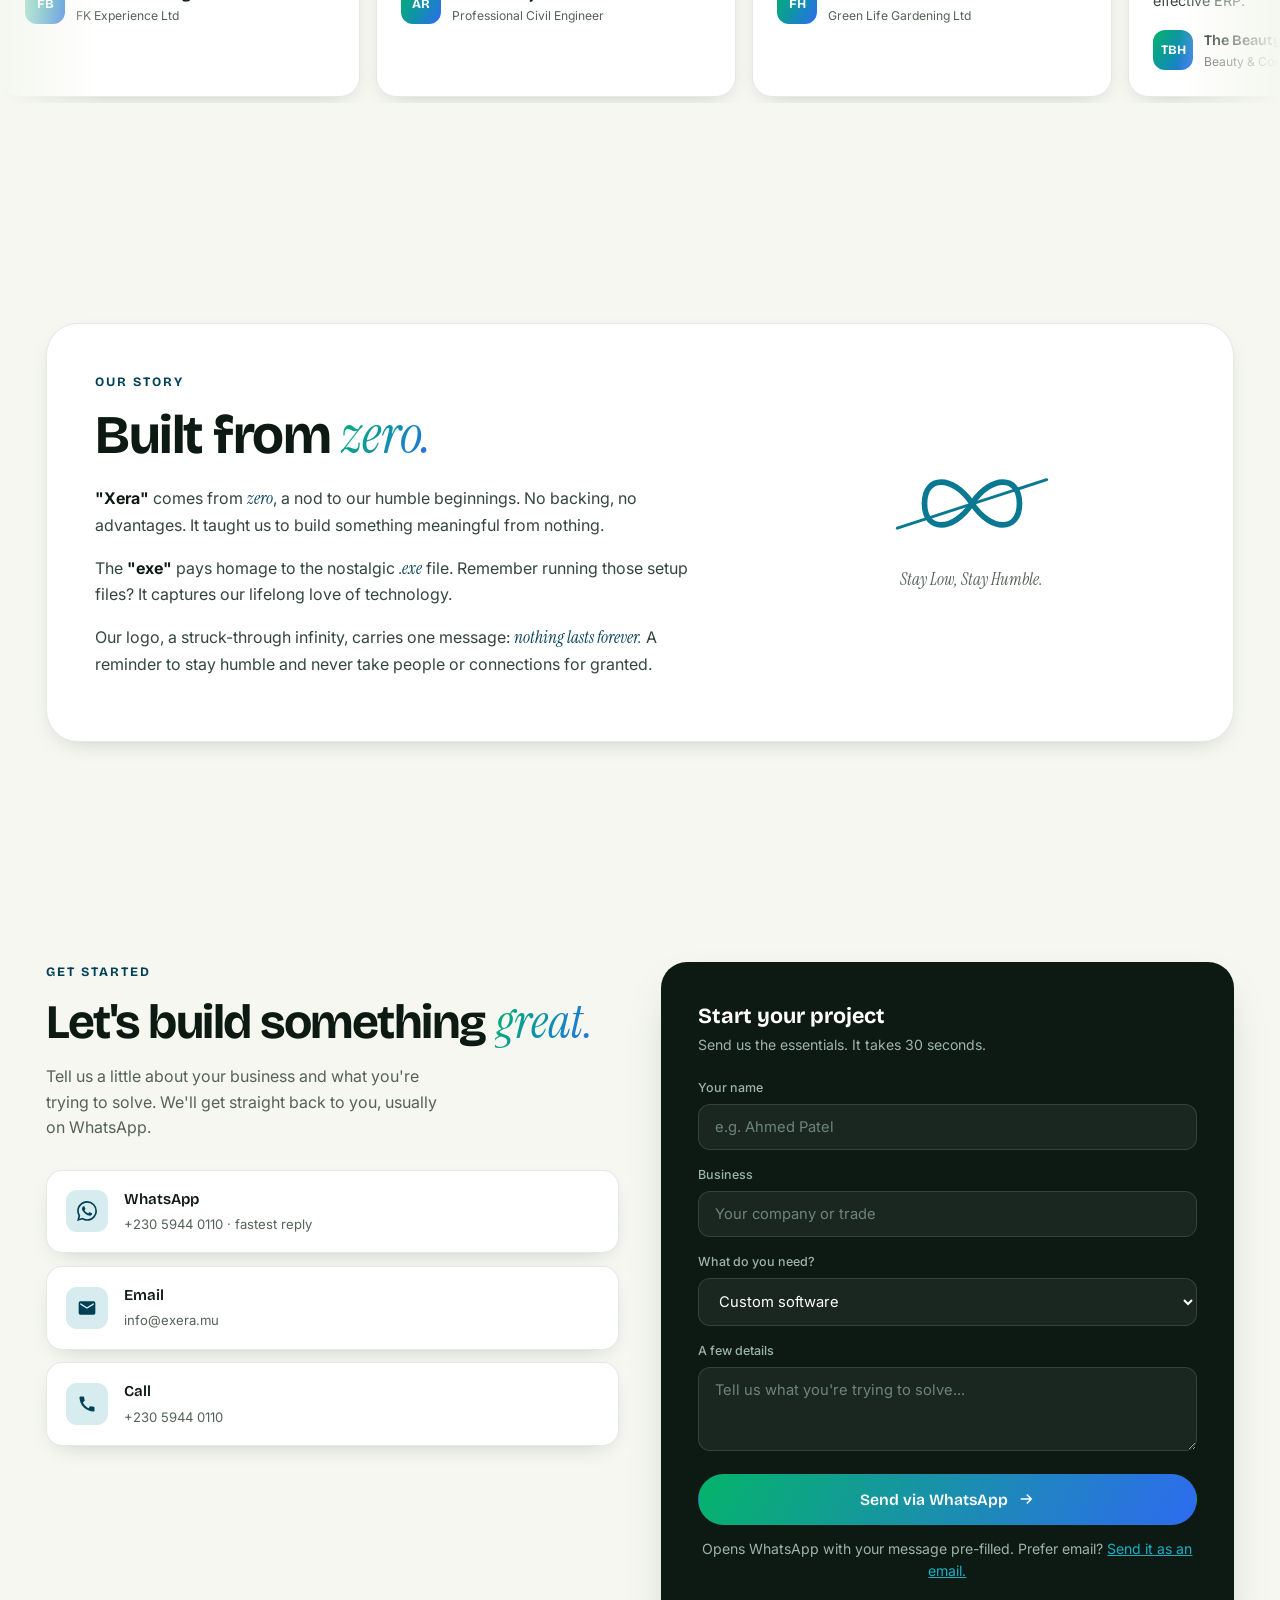
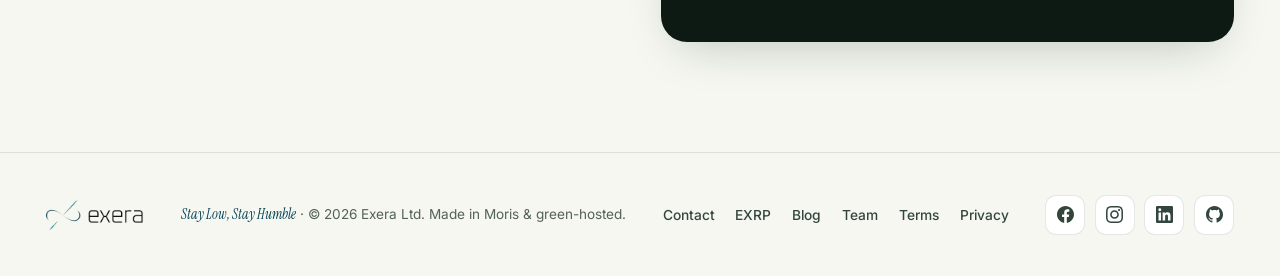
==== commit 5ecfc925: "Update Naailah Gunglee bio: Co-Founder & Chief Business Officer Reflect her fuller role per the foun" ====
--- a/index.html
+++ b/index.html
@@ -61,7 +61,7 @@
         "foundingDate": "2021",
         "founder": [
             { "@type": "Person", "name": "Bilaal Abdel Hassan", "jobTitle": "Co-Founder & CEO", "url": "https://exera.mu/team.html#bilaal" },
-            { "@type": "Person", "name": "Naailah Gunglee", "jobTitle": "Co-Founder & Head of Educational Inclusion", "url": "https://exera.mu/team.html#naailah" }
+            { "@type": "Person", "name": "Naailah Gunglee", "jobTitle": "Co-Founder & Chief Business Officer", "url": "https://exera.mu/team.html#naailah" }
         ],
         "telephone": "+230-5944-0110",
         "email": "info@exera.mu",
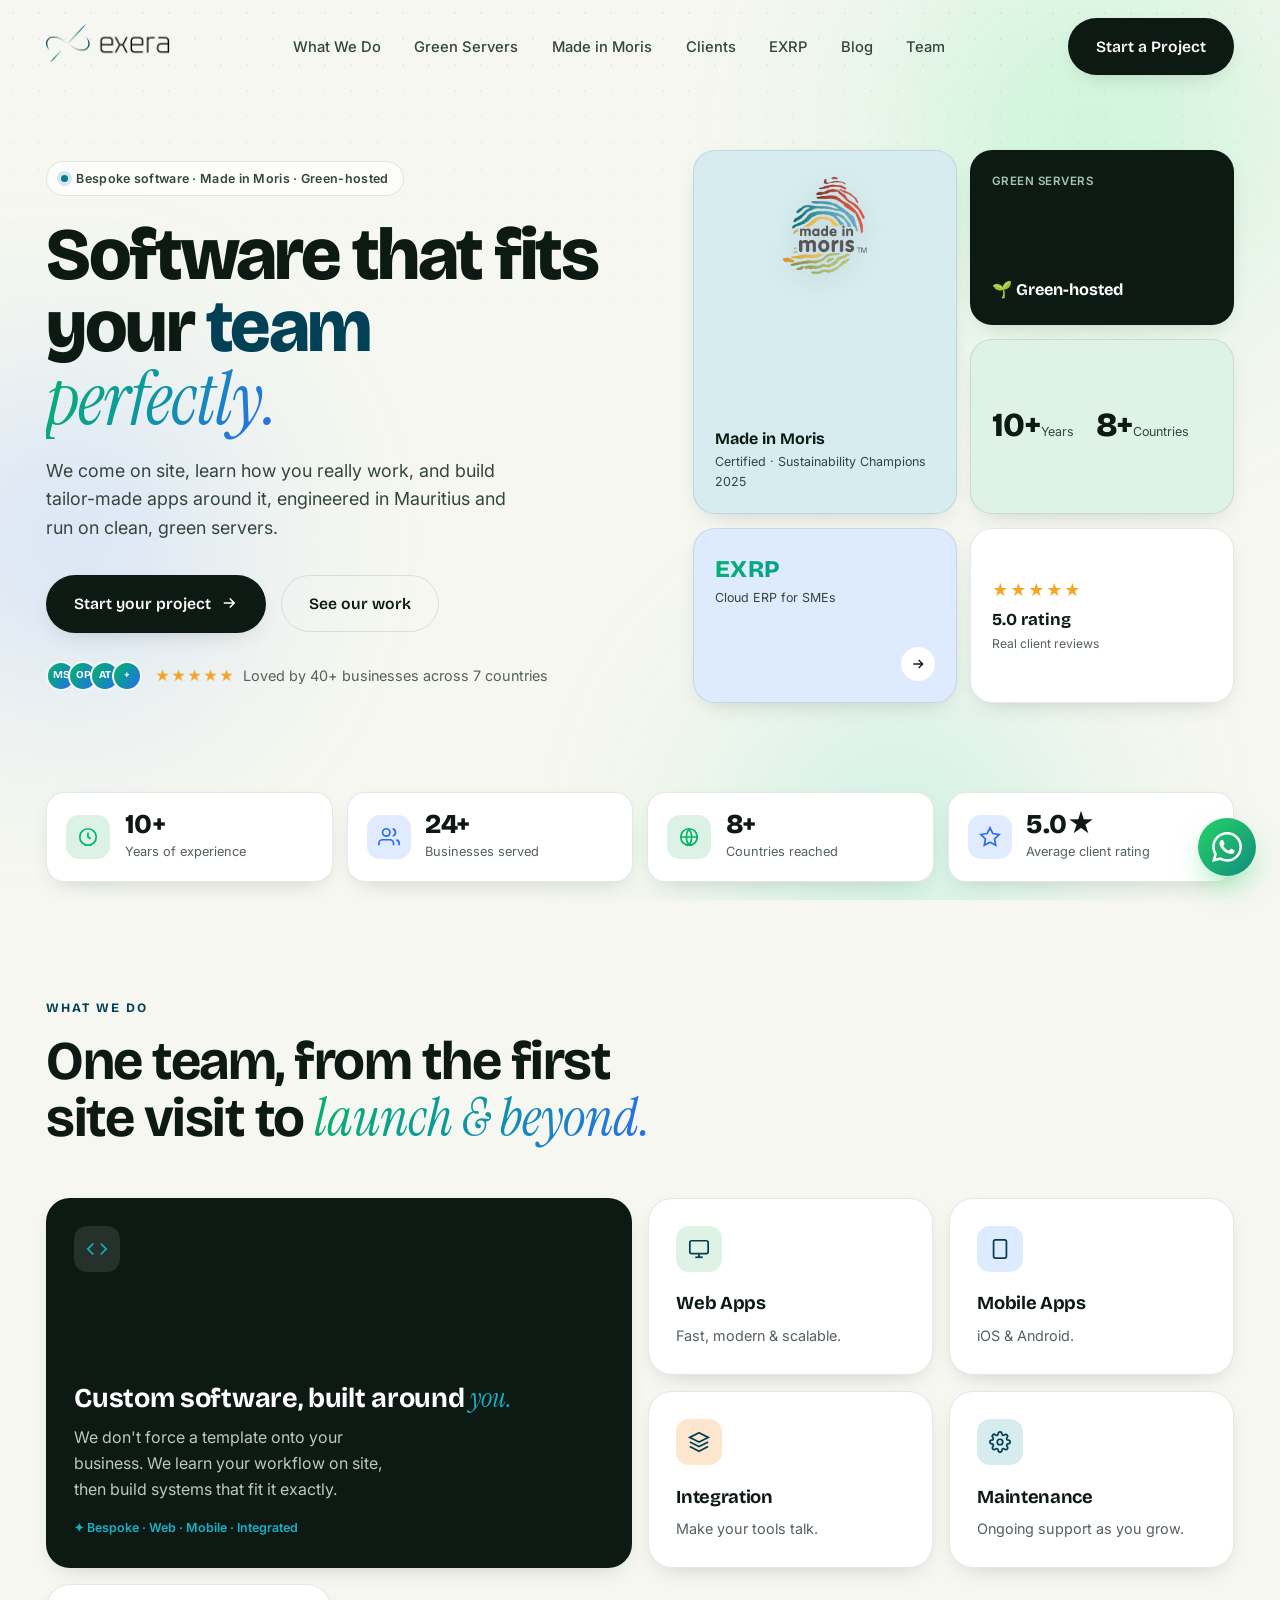
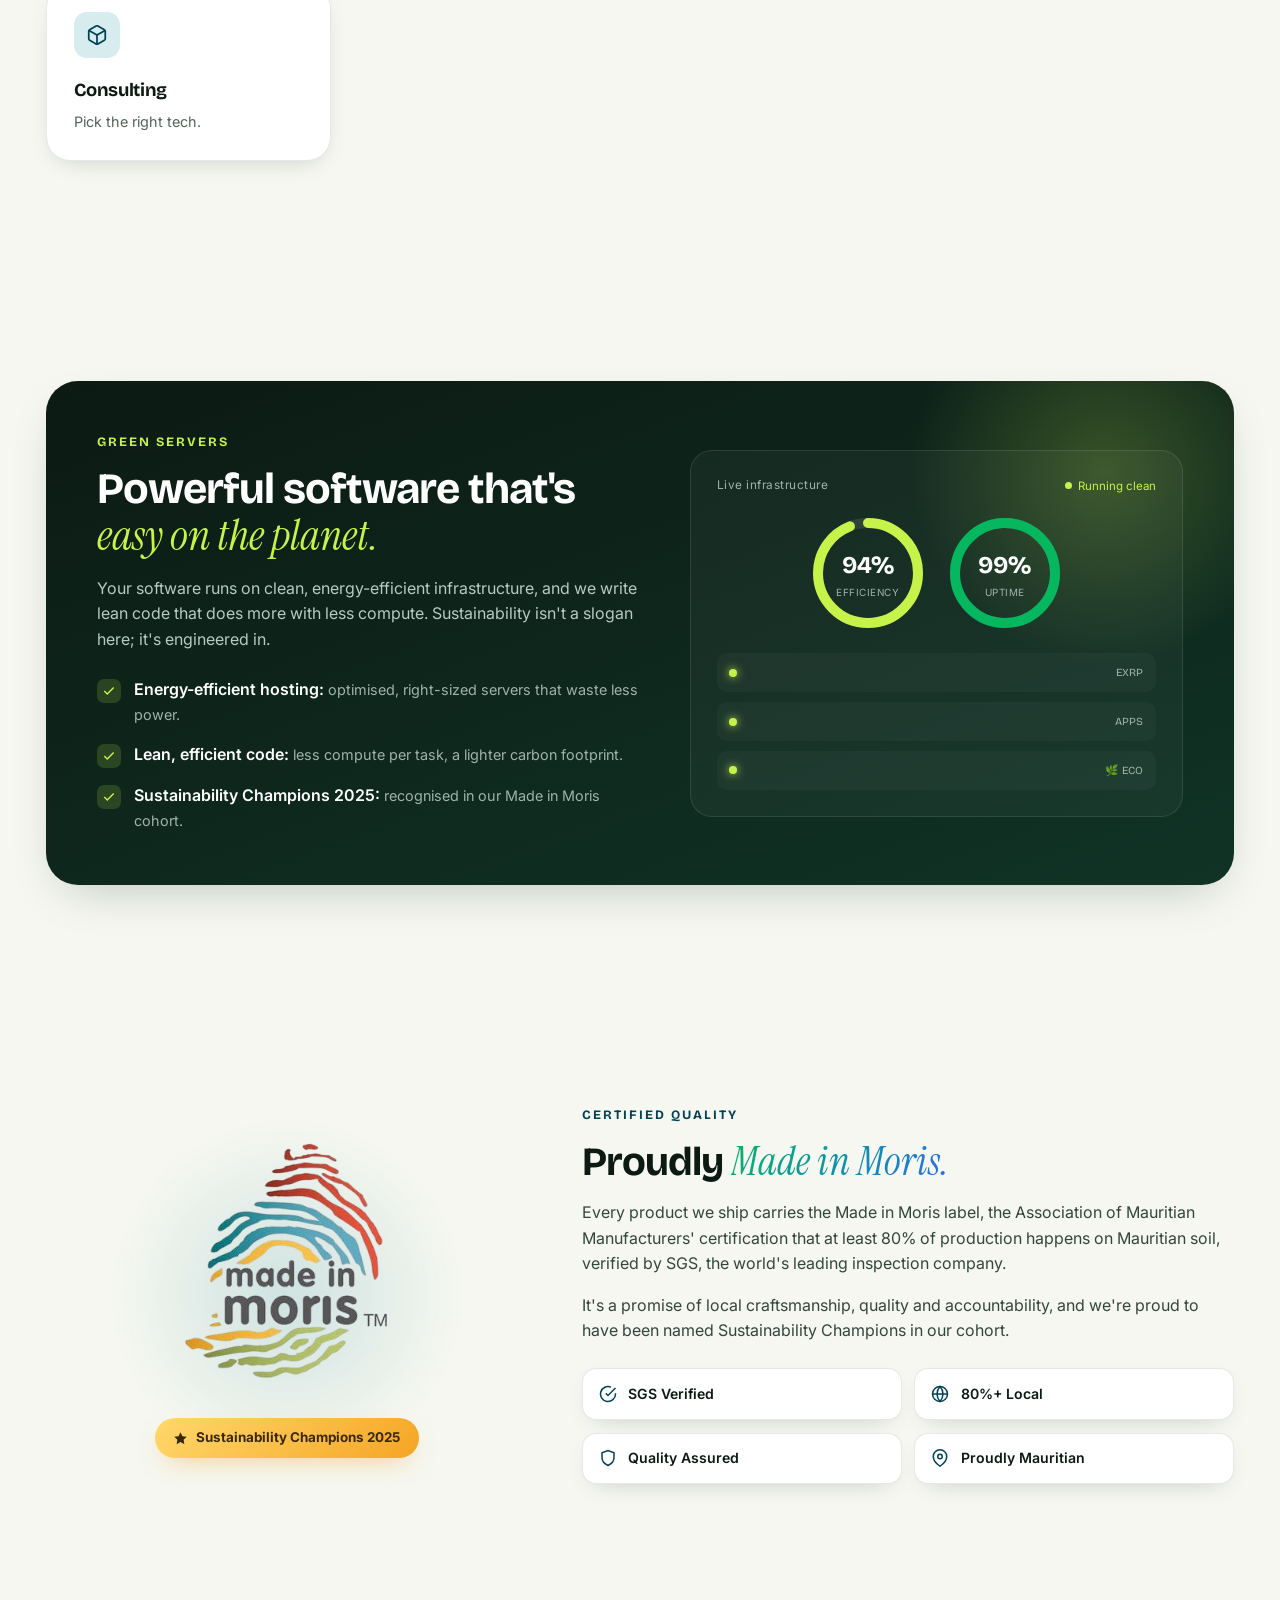
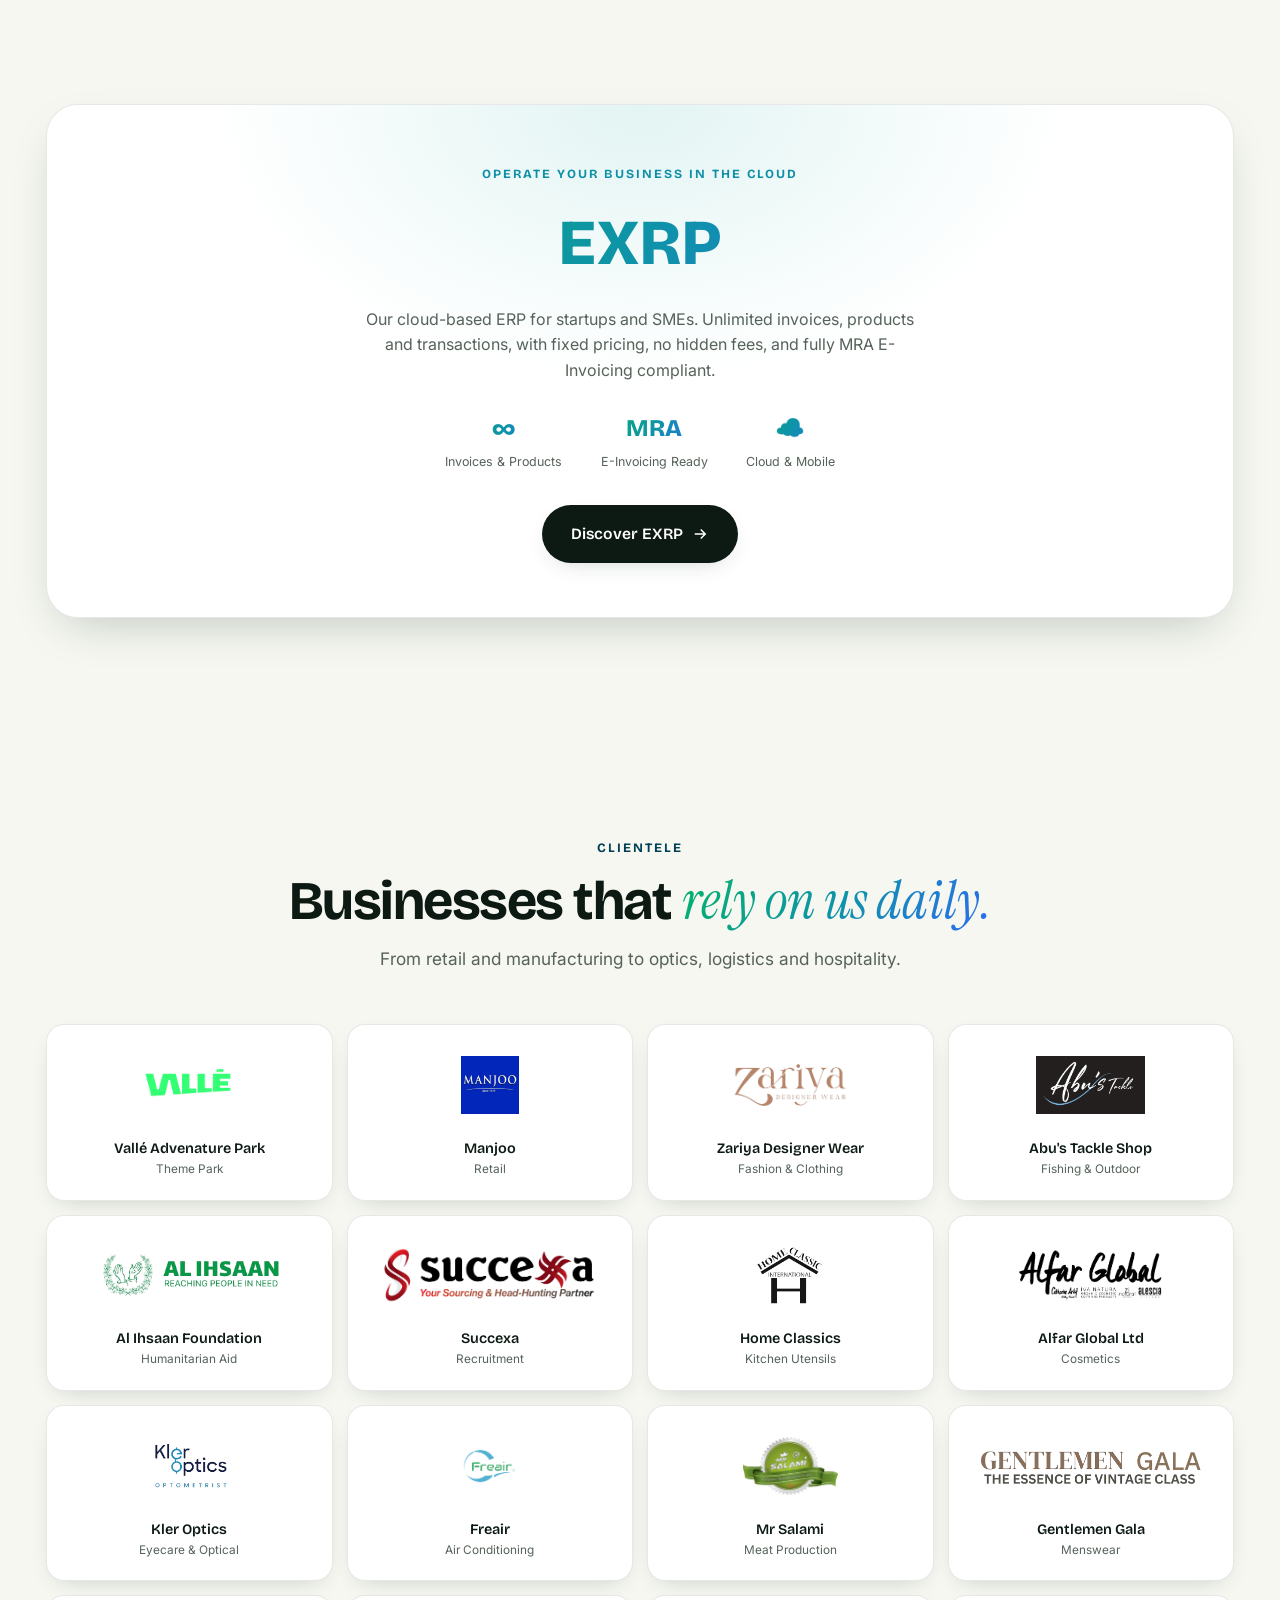
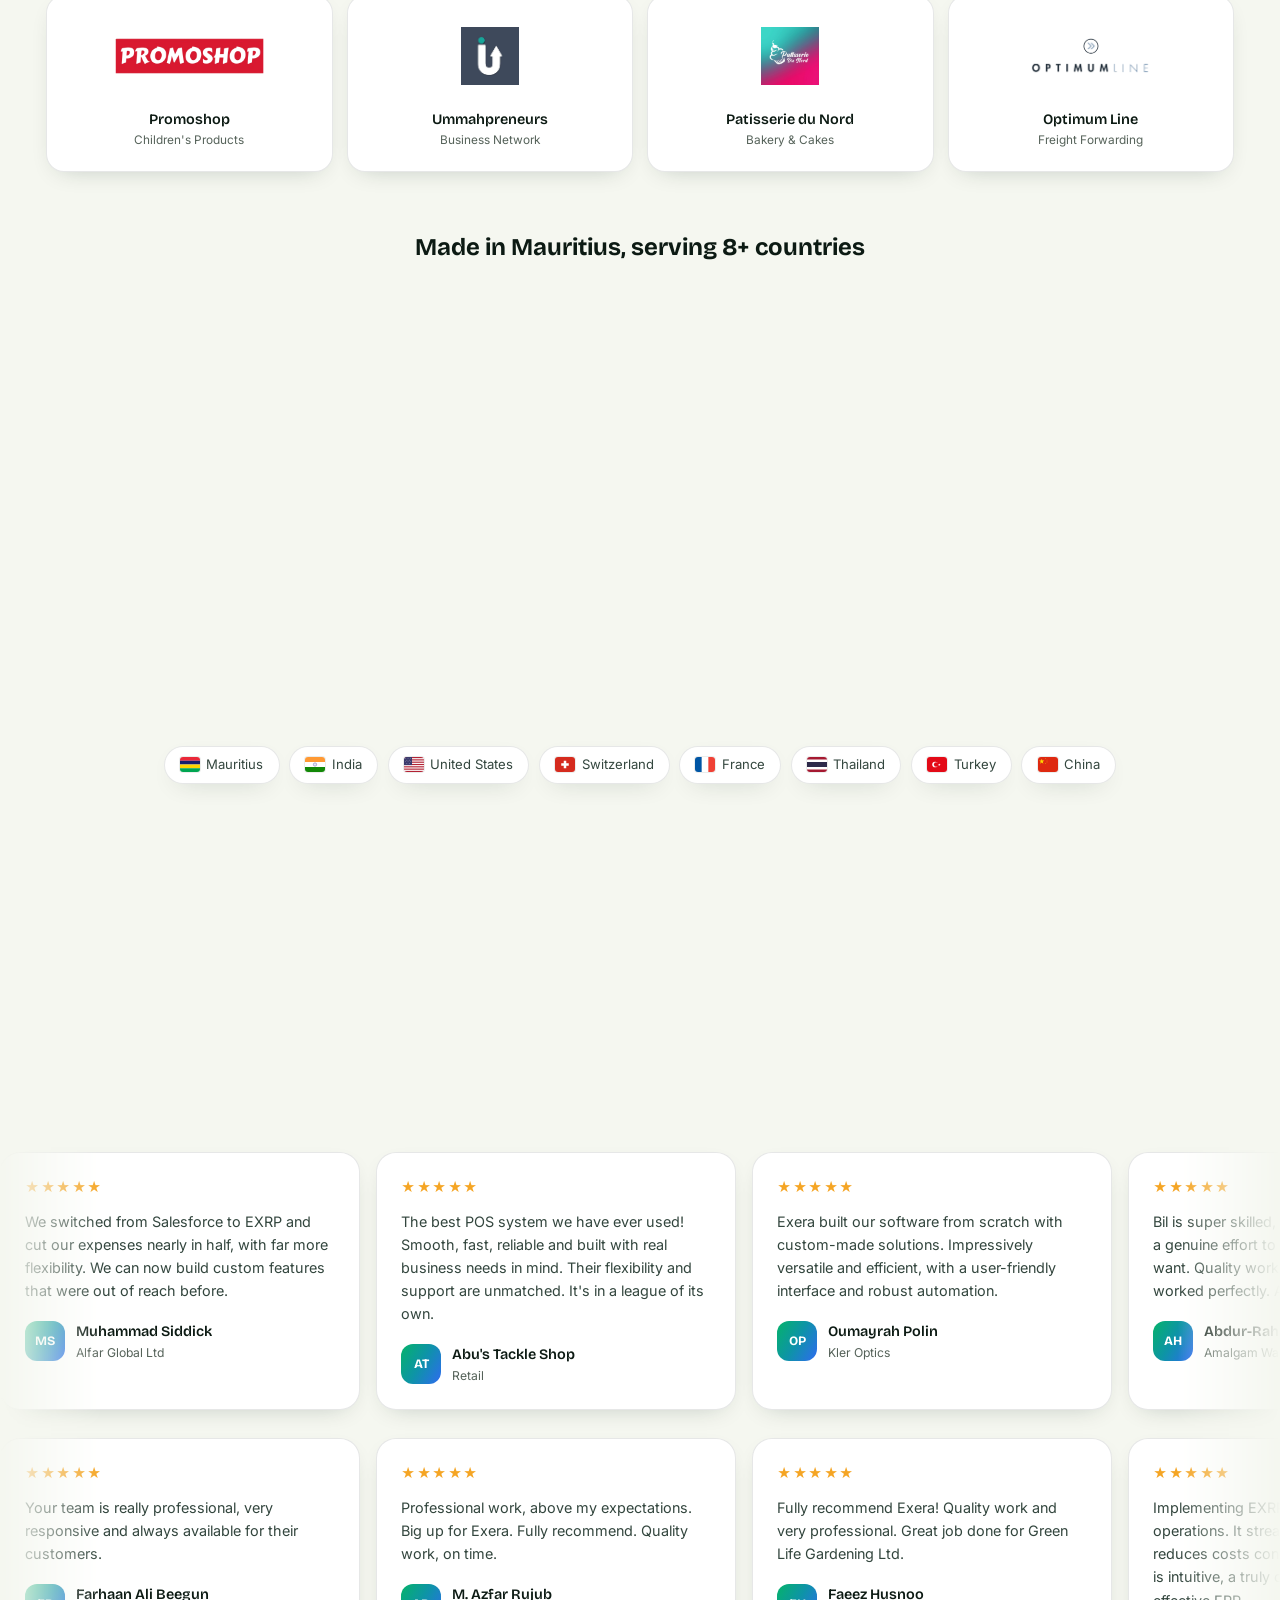
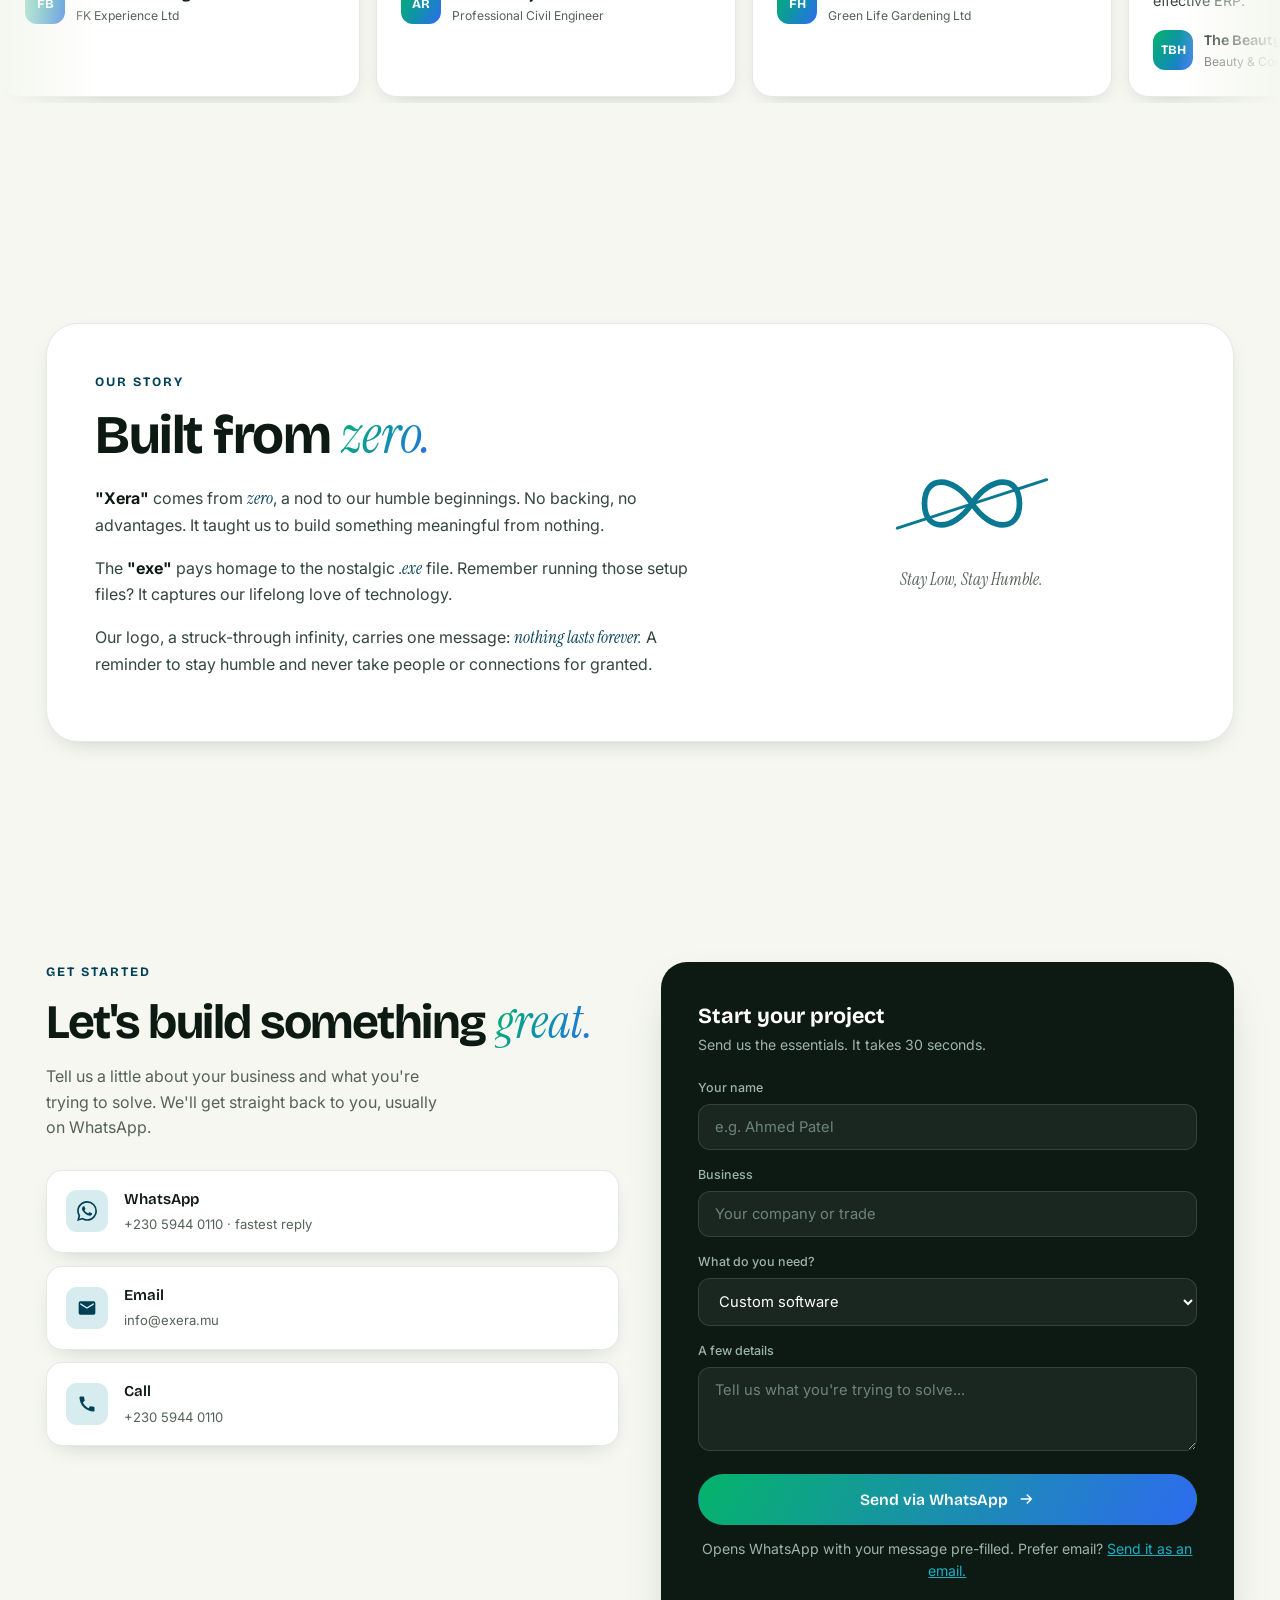
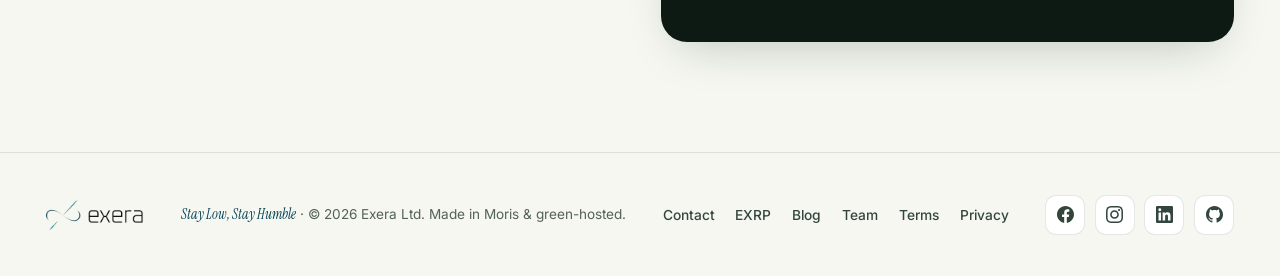
==== commit cc927372: "Team: set Bilaal's title to Co-Founder & Senior Developer Co-Authored-By: Claude Opus 4.8 <noreply@a" ====
--- a/index.html
+++ b/index.html
@@ -60,7 +60,7 @@
         "slogan": "Software that fits your business perfectly.",
         "foundingDate": "2021",
         "founder": [
-            { "@type": "Person", "name": "Bilaal Abdel Hassan", "jobTitle": "Co-Founder & CEO", "url": "https://exera.mu/team.html#bilaal" },
+            { "@type": "Person", "name": "Bilaal Abdel Hassan", "jobTitle": "Co-Founder & Senior Developer", "url": "https://exera.mu/team.html#bilaal" },
             { "@type": "Person", "name": "Naailah Gunglee", "jobTitle": "Co-Founder & Chief Business Officer", "url": "https://exera.mu/team.html#naailah" }
         ],
         "telephone": "+230-5944-0110",
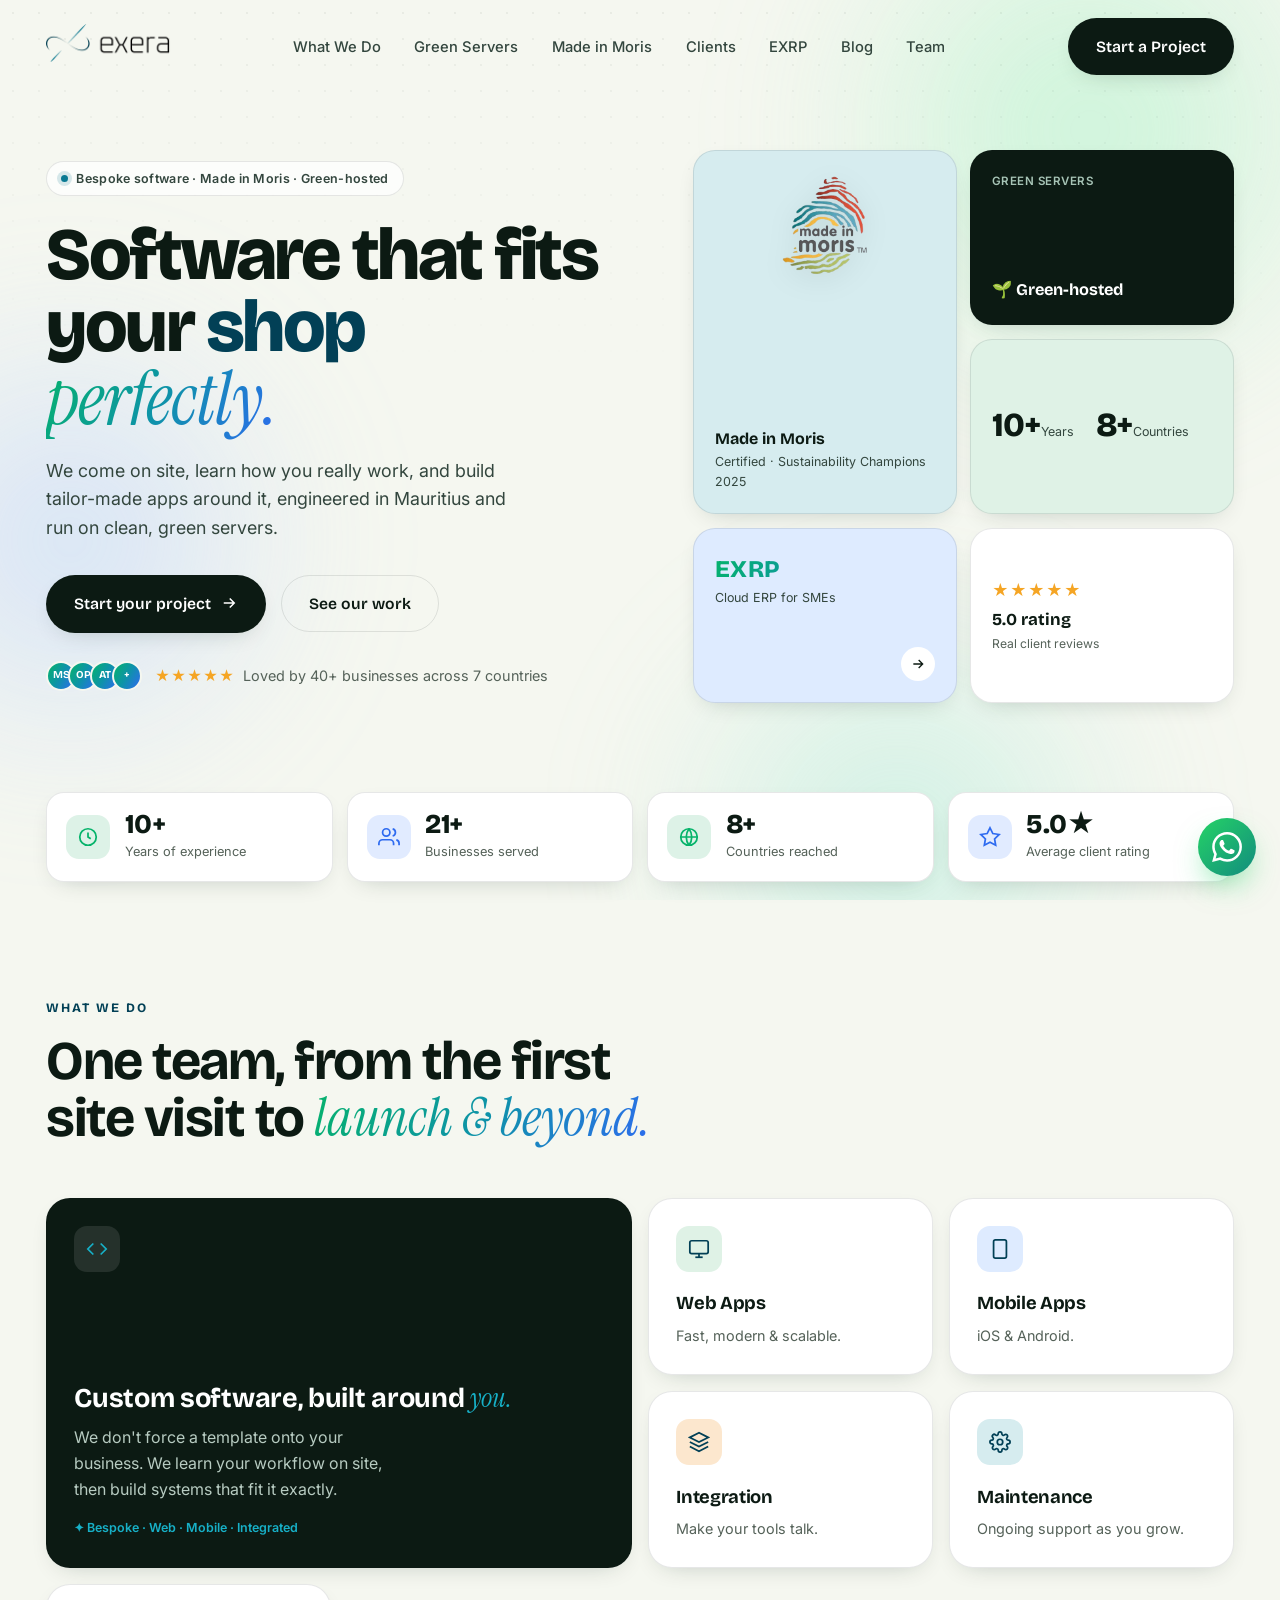
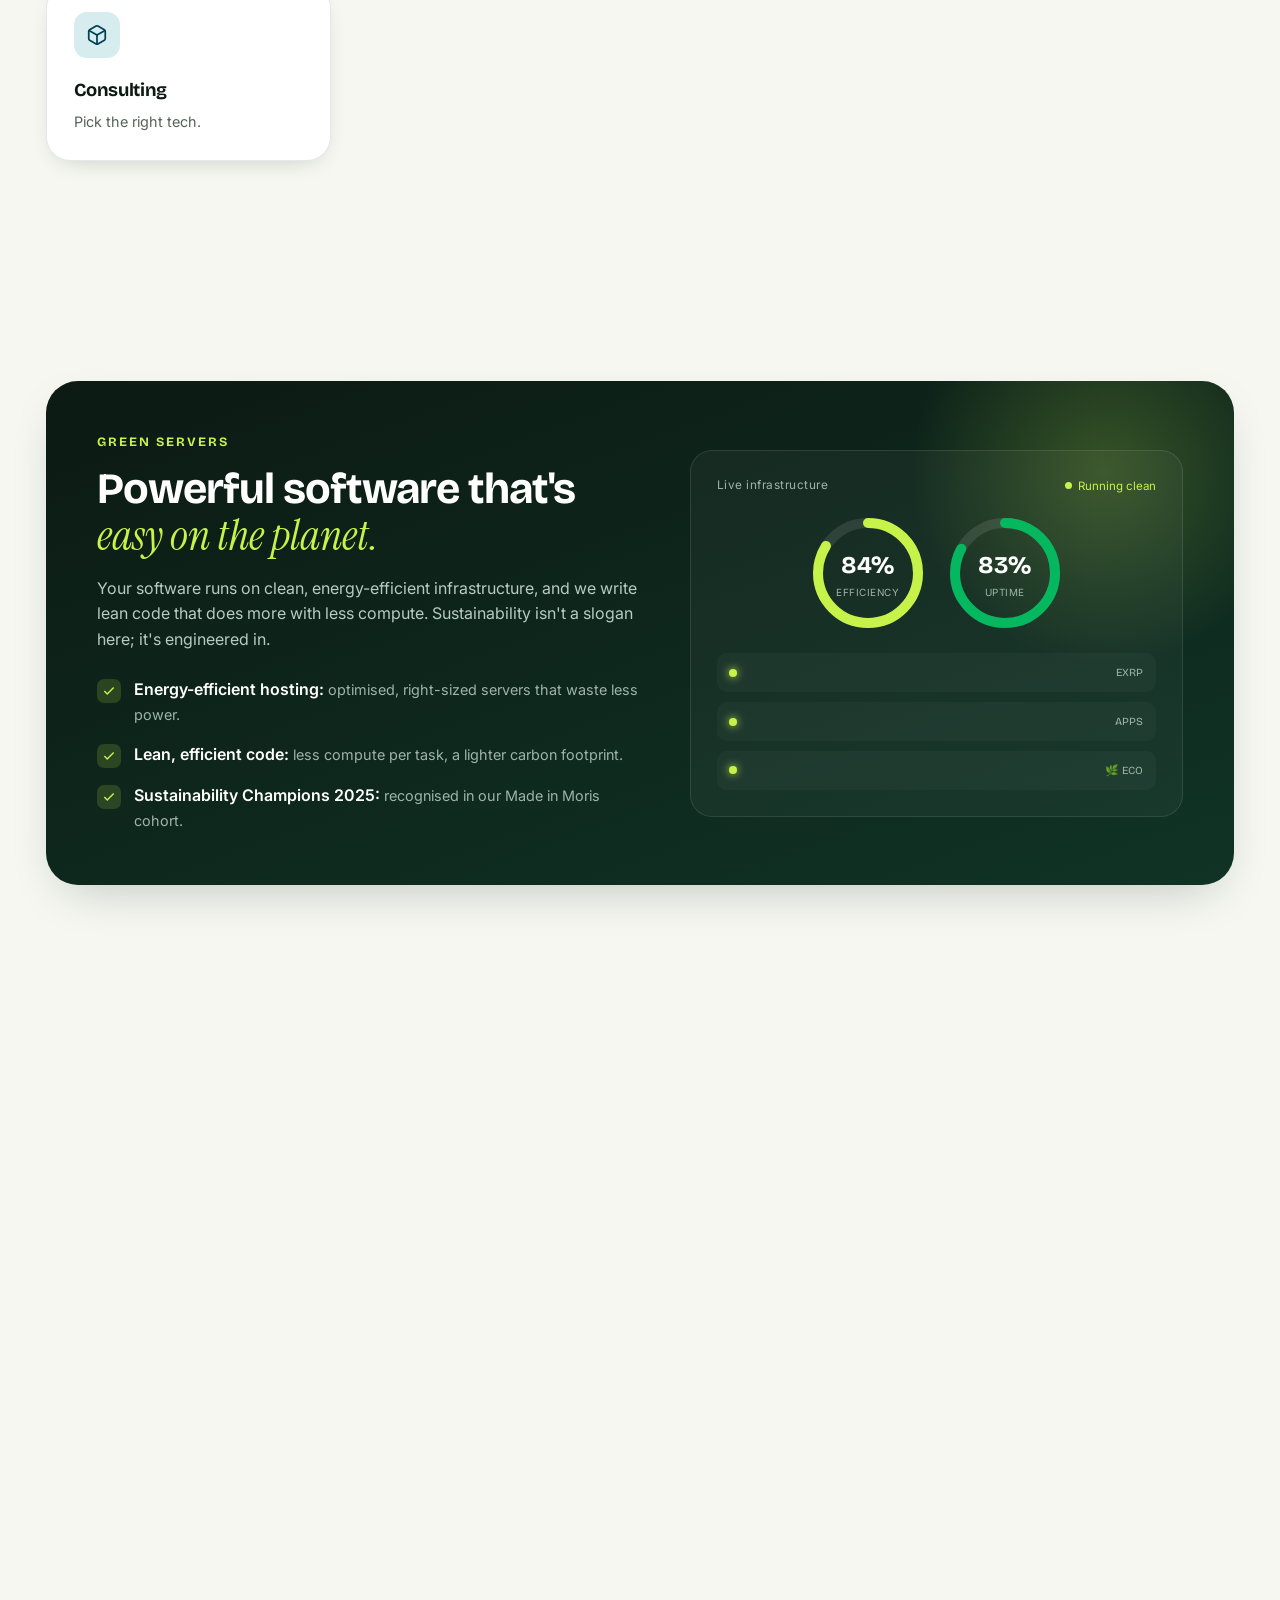
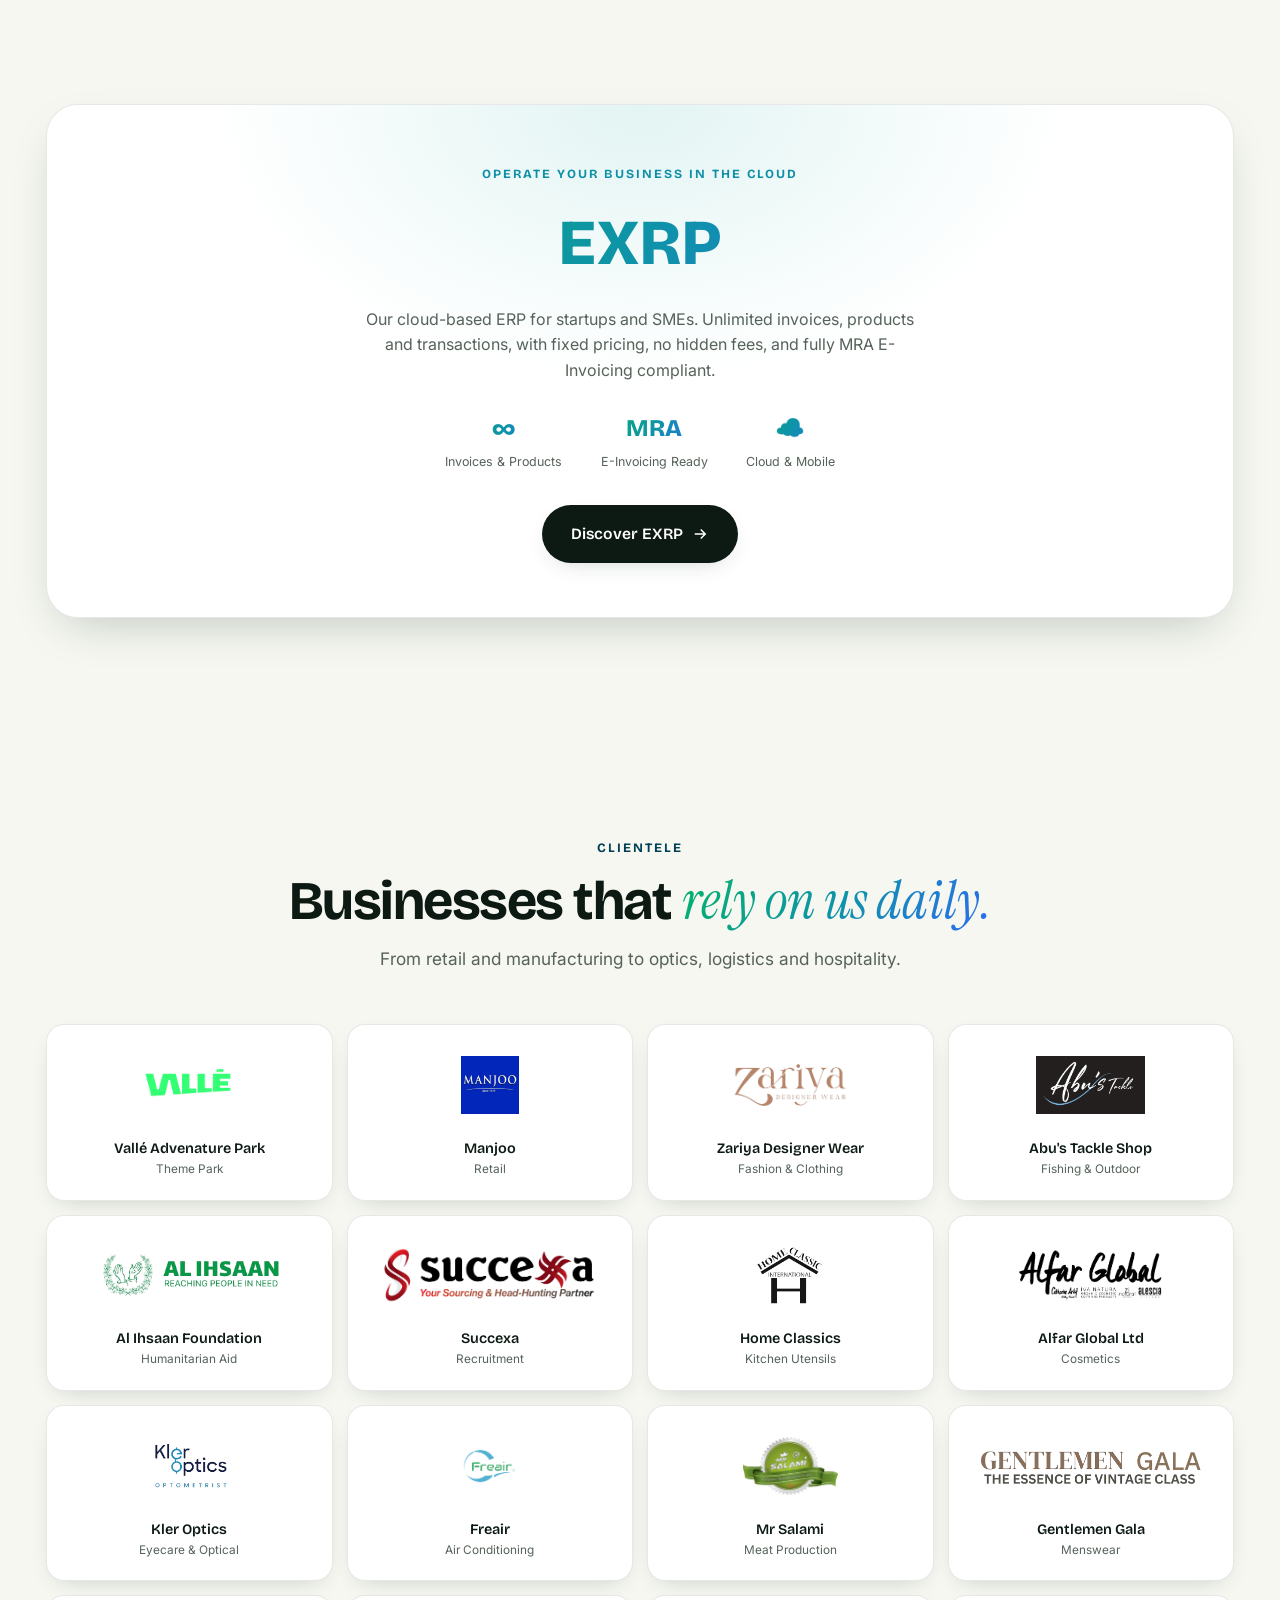
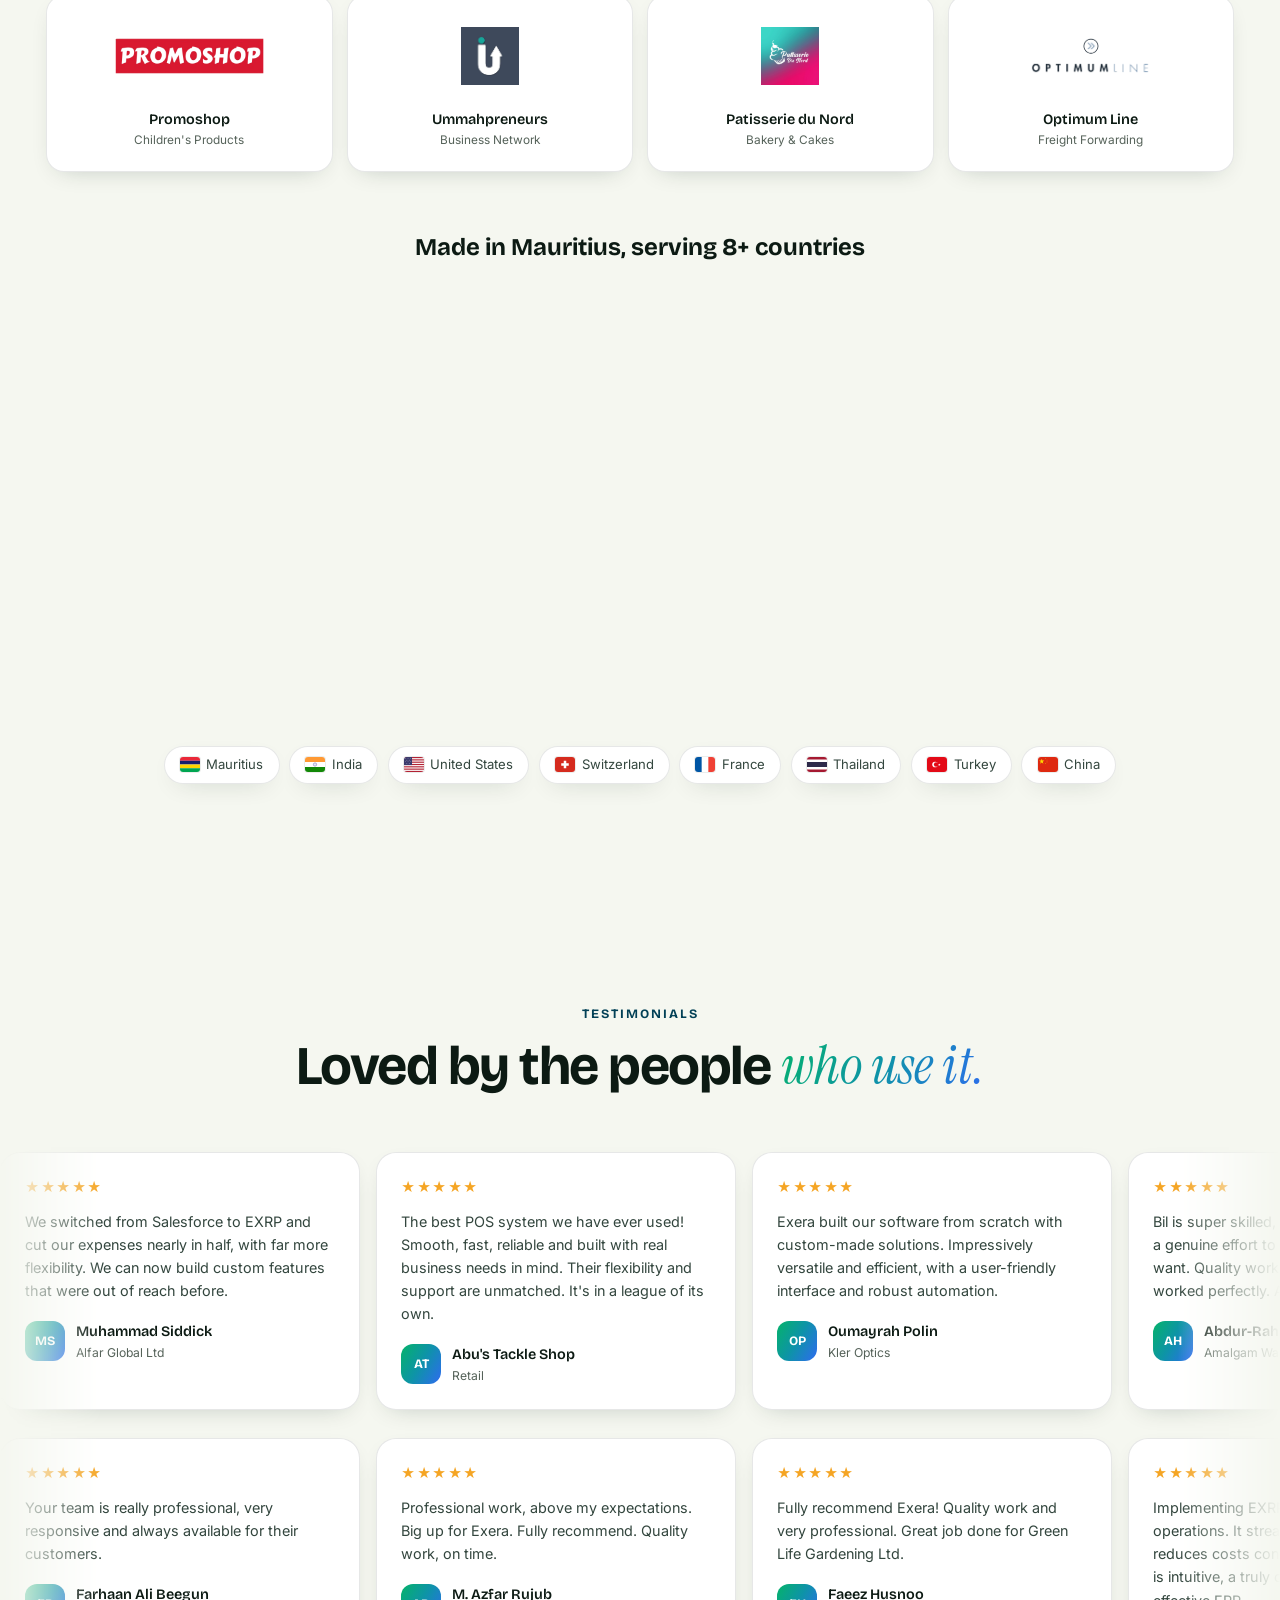
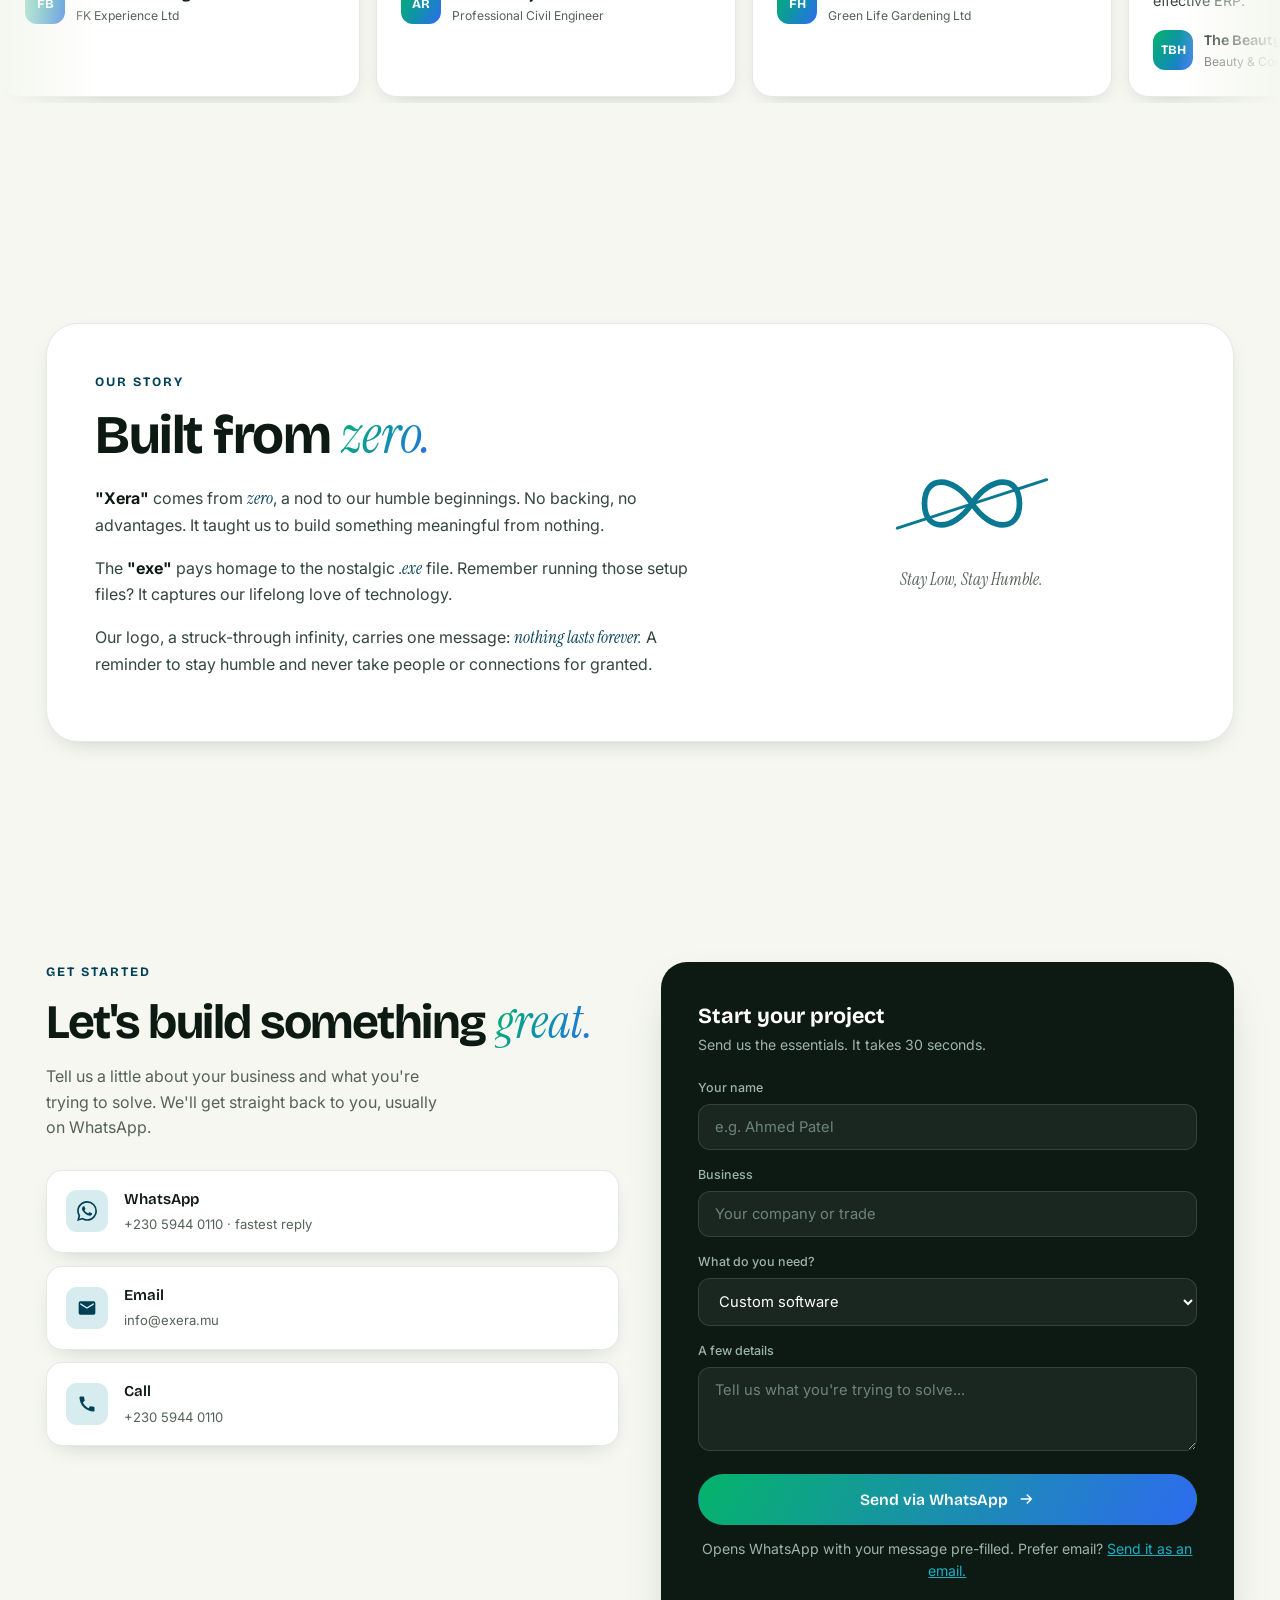
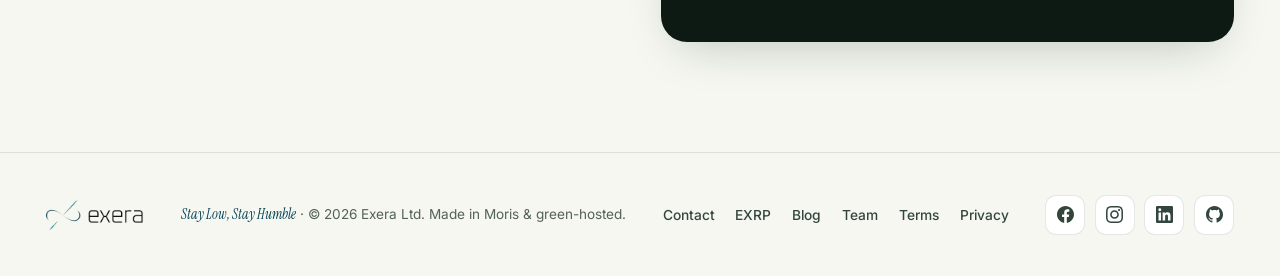
==== commit b309a97a: "Correct co-founder name to Naailah Aadilah Gunglee Update across the team page (title, meta, schema," ====
--- a/index.html
+++ b/index.html
@@ -61,7 +61,7 @@
         "foundingDate": "2021",
         "founder": [
             { "@type": "Person", "name": "Bilaal Abdel Hassan", "jobTitle": "Co-Founder & Senior Developer", "url": "https://exera.mu/team.html#bilaal" },
-            { "@type": "Person", "name": "Naailah Gunglee", "jobTitle": "Co-Founder & Chief Business Officer", "url": "https://exera.mu/team.html#naailah" }
+            { "@type": "Person", "name": "Naailah Aadilah Gunglee", "jobTitle": "Co-Founder & Chief Business Officer", "url": "https://exera.mu/team.html#naailah" }
         ],
         "telephone": "+230-5944-0110",
         "email": "info@exera.mu",
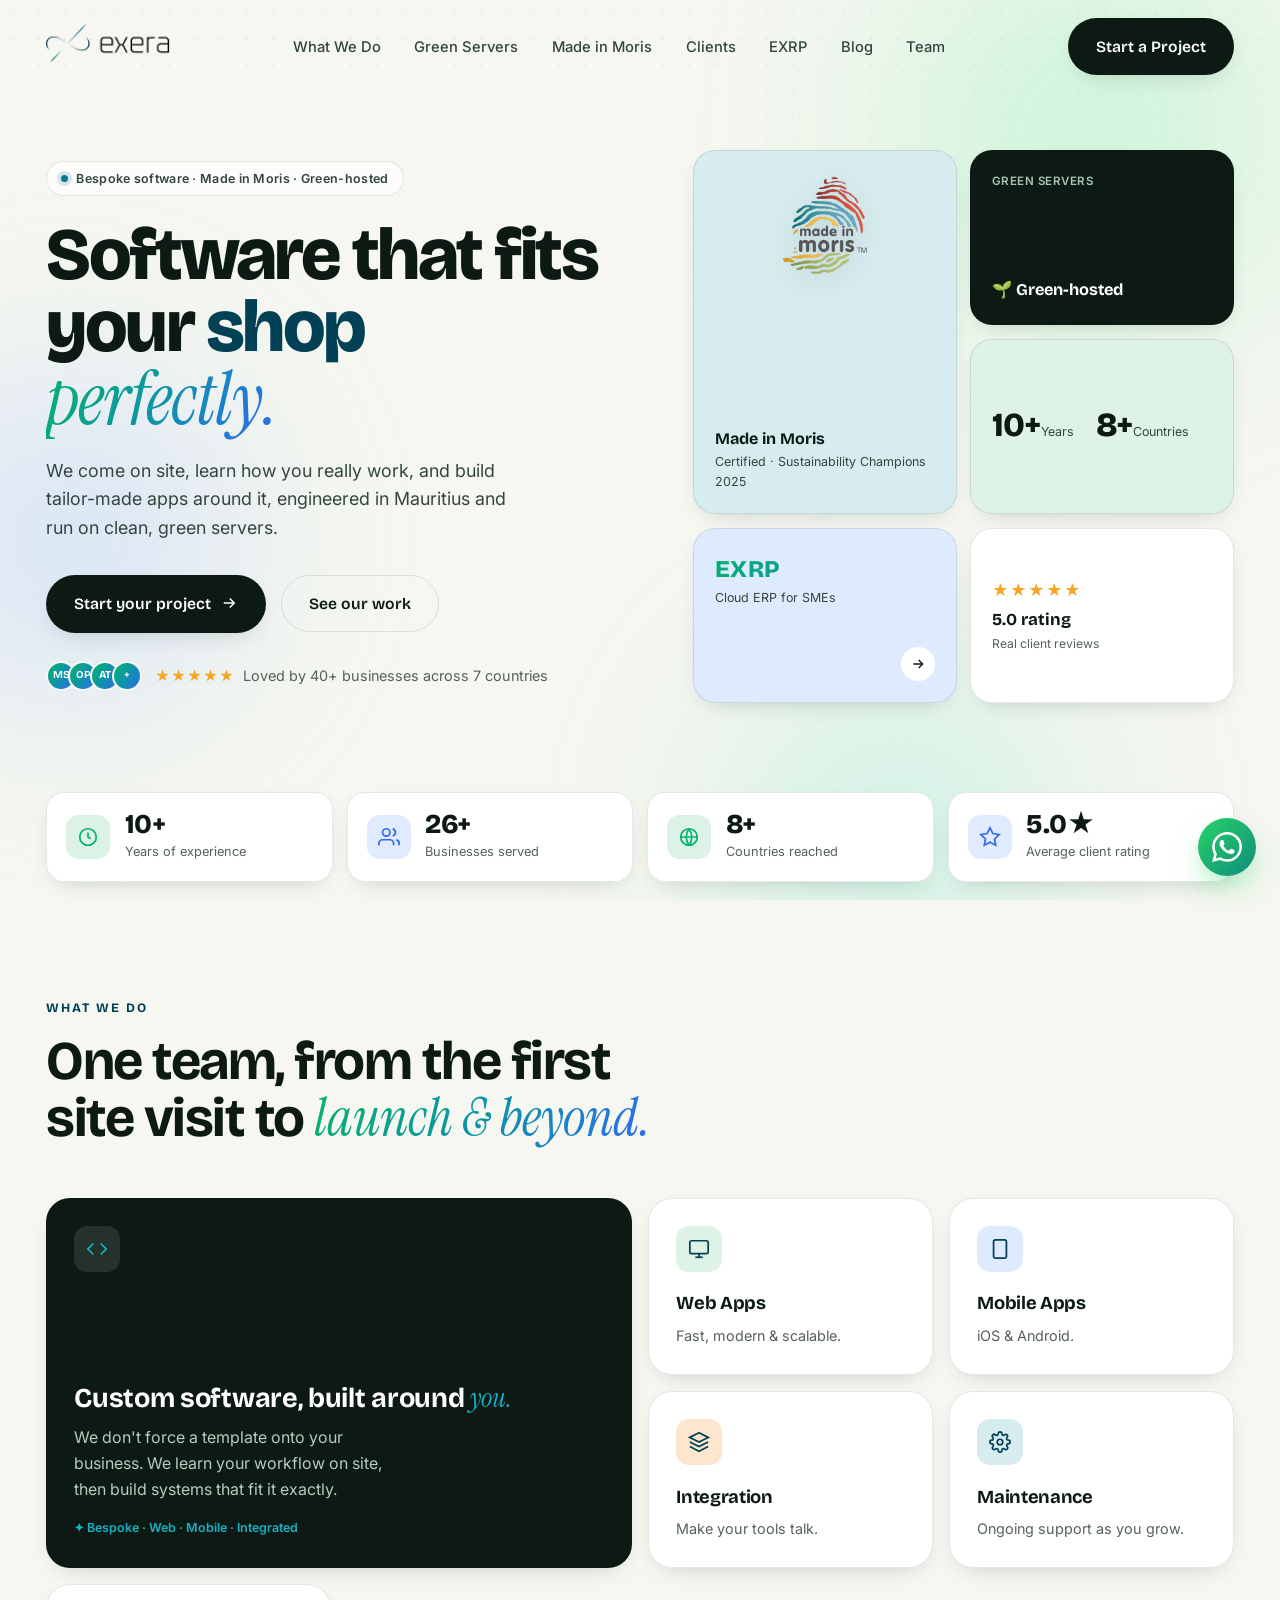
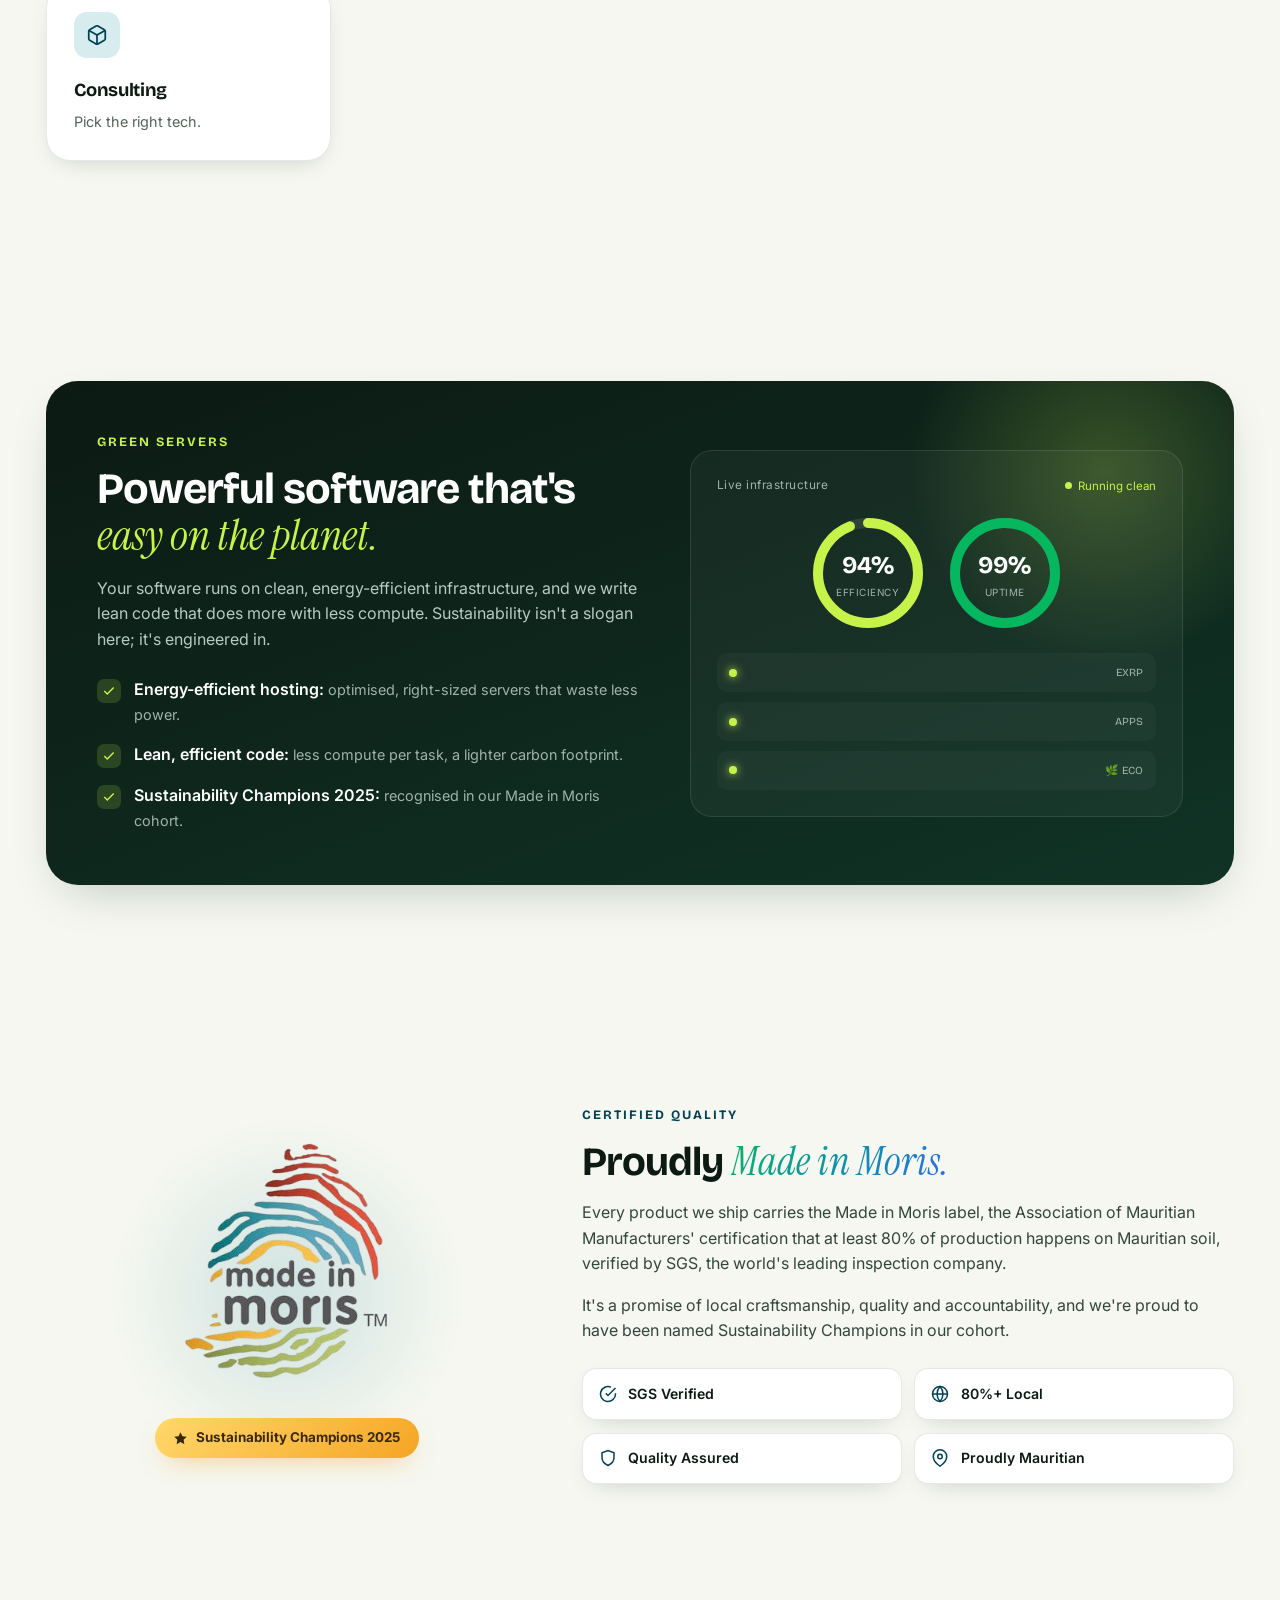
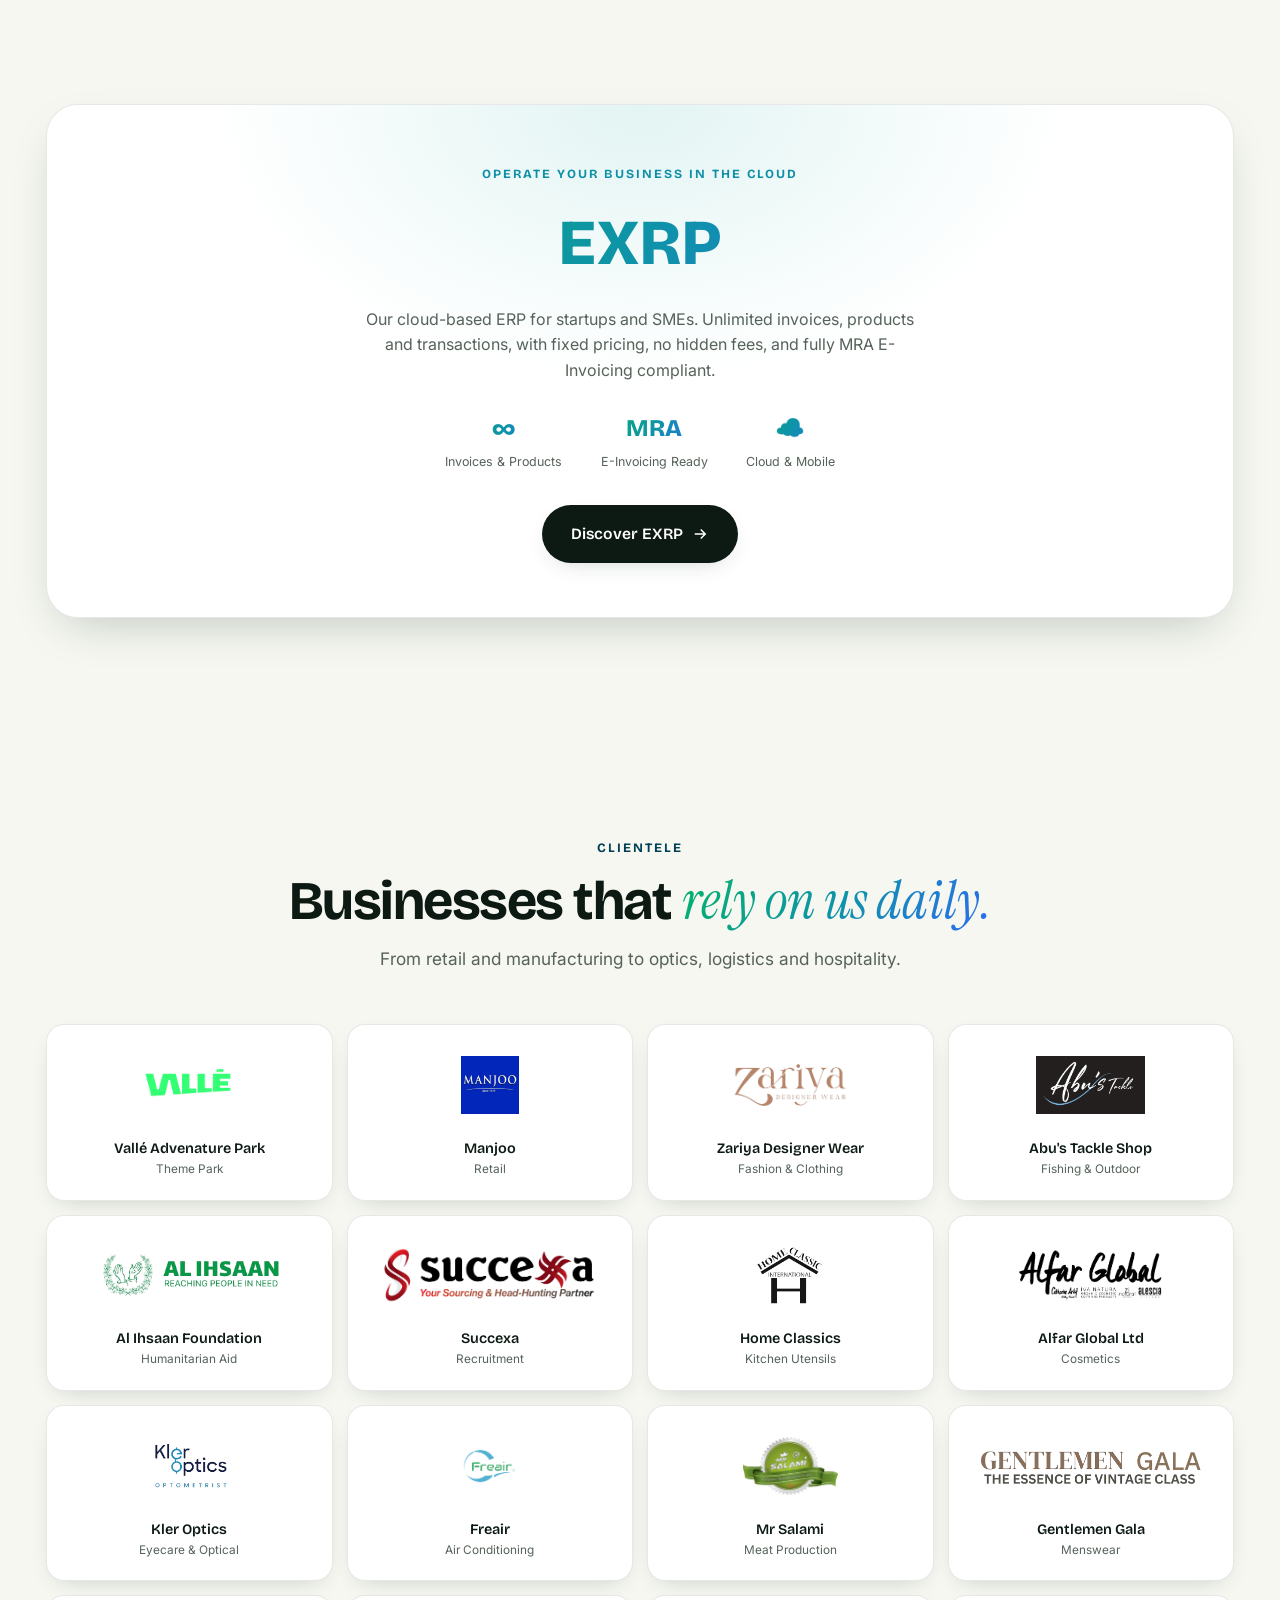
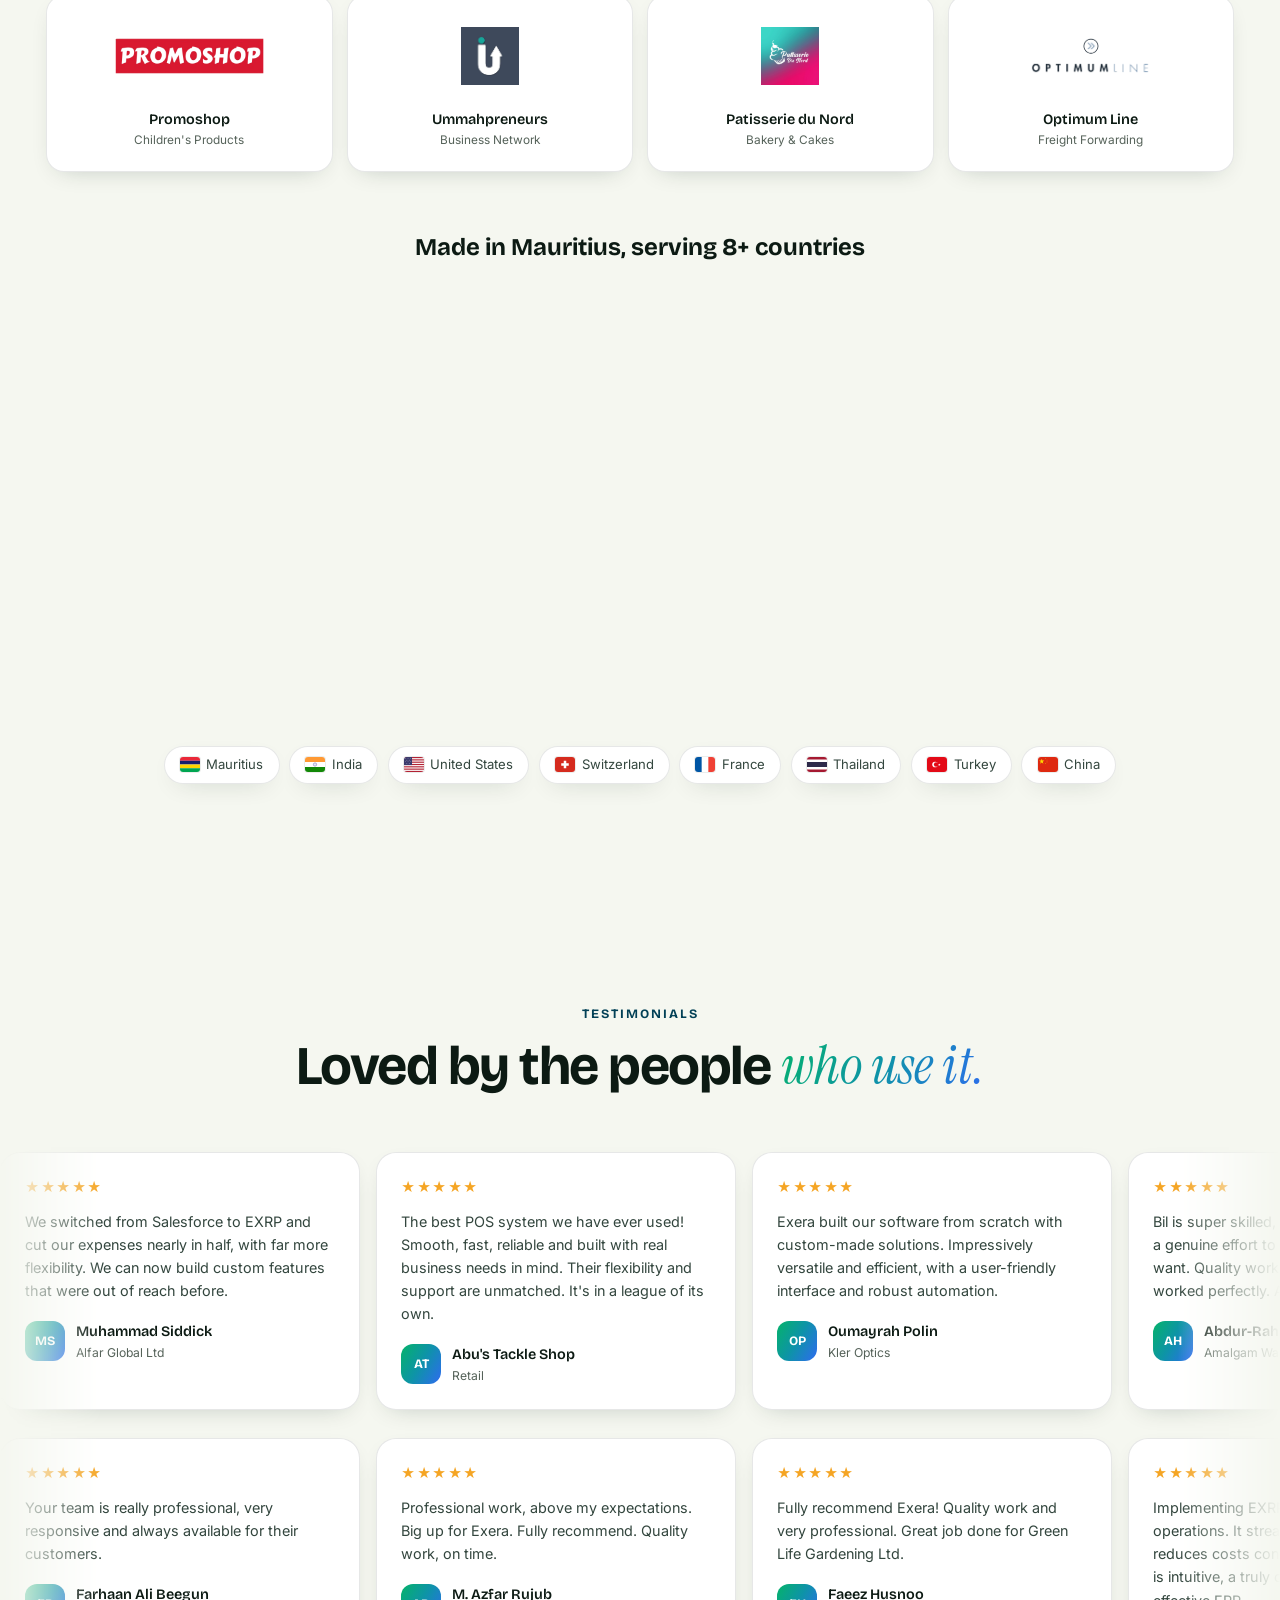
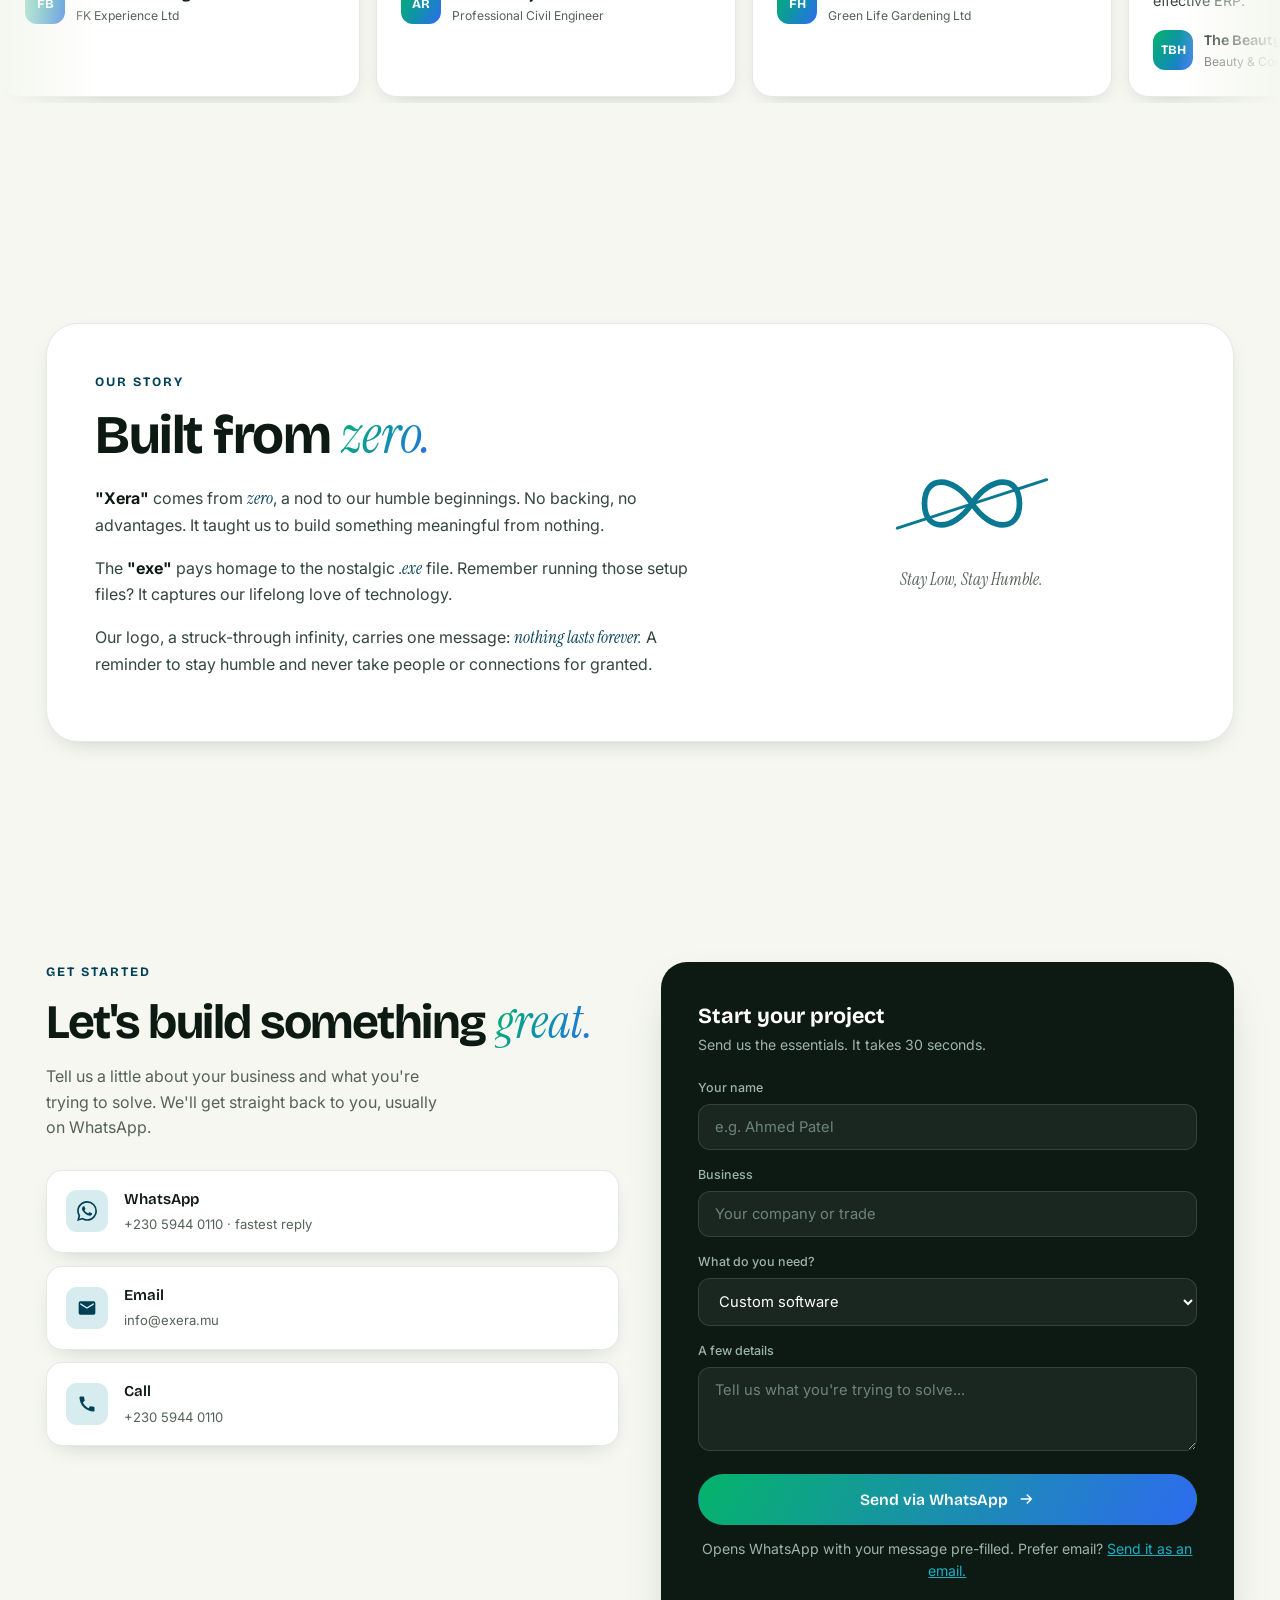
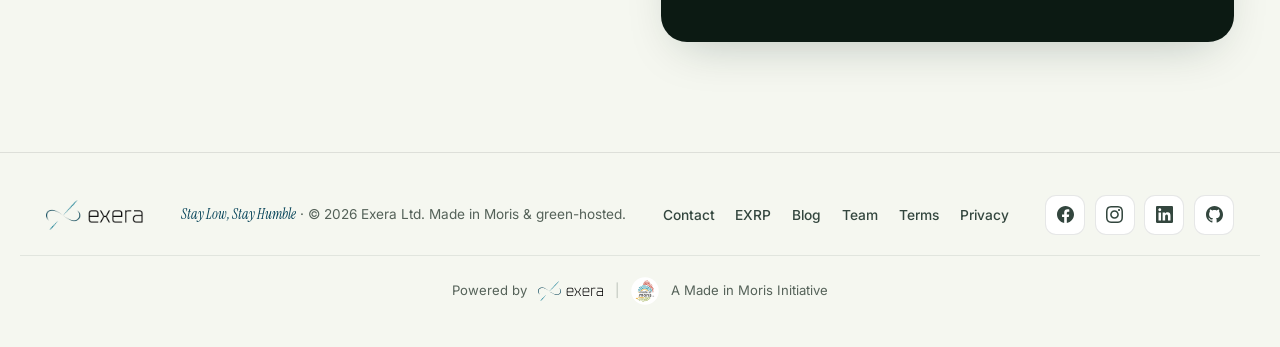
==== commit 8b0221b6: "Add "Powered by Exera | Made in Moris" credit to all footers - Add exera-logo.svg and made-in-moris." ====
--- a/index.html
+++ b/index.html
@@ -931,7 +931,14 @@
                 <a href="https://github.com/Exera-Ltd" target="_blank" rel="noopener" aria-label="GitHub"><svg viewBox="0 0 24 24"><path d="M12 0c-6.626 0-12 5.373-12 12 0 5.302 3.438 9.8 8.207 11.387.599.111.793-.261.793-.577v-2.234c-3.338.726-4.033-1.416-4.033-1.416-.546-1.387-1.333-1.756-1.333-1.756-1.089-.745.083-.729.083-.729 1.205.084 1.839 1.237 1.839 1.237 1.07 1.834 2.807 1.304 3.492.997.107-.775.418-1.305.762-1.604-2.665-.305-5.467-1.334-5.467-5.931 0-1.311.469-2.381 1.236-3.221-.124-.303-.535-1.524.117-3.176 0 0 1.008-.322 3.301 1.23.957-.266 1.983-.399 3.003-.404 1.02.005 2.047.138 3.006.404 2.291-1.552 3.297-1.23 3.297-1.23.653 1.653.242 2.874.118 3.176.77.84 1.235 1.911 1.235 3.221 0 4.609-2.807 5.624-5.479 5.921.43.372.823 1.102.823 2.222v3.293c0 .319.192.694.801.576 4.765-1.589 8.199-6.086 8.199-11.386 0-6.627-5.373-12-12-12z"/></svg></a>
             </div>
         </div>
-    </footer>
+                <div style="max-width:1240px;margin:1.3rem auto 0;padding:1.2rem 24px 0;border-top:1px solid rgba(12,26,19,0.08);display:flex;align-items:center;justify-content:center;gap:0.7rem;flex-wrap:wrap;font-size:0.82rem;color:#556259;">
+                <span>Powered by</span>
+                <a href="/" aria-label="Exera home" style="display:inline-flex;"><img src="/exera-logo.svg" alt="Exera" style="height:20px;width:auto;display:block;"></a>
+                <span aria-hidden="true" style="opacity:0.35;">|</span>
+                <img src="/made-in-moris.svg" alt="Made in Moris" style="height:30px;width:auto;display:block;">
+                <span>A Made in Moris Initiative</span>
+            </div>
+        </footer>
 
     <a href="https://wa.me/23059440110" target="_blank" rel="noopener" class="fab" aria-label="WhatsApp" data-hot>
         <svg viewBox="0 0 24 24"><path d="M17.472 14.382c-.297-.149-1.758-.867-2.03-.967-.273-.099-.471-.148-.67.15-.197.297-.767.966-.94 1.164-.173.199-.347.223-.644.075-.297-.15-1.255-.463-2.39-1.475-.883-.788-1.48-1.761-1.653-2.059-.173-.297-.018-.458.13-.606.134-.133.298-.347.446-.52.149-.174.198-.298.298-.497.099-.198.05-.371-.025-.52-.075-.149-.669-1.612-.916-2.207-.242-.579-.487-.5-.669-.51-.173-.008-.371-.01-.57-.01-.198 0-.52.074-.792.372-.272.297-1.04 1.016-1.04 2.479 0 1.462 1.065 2.875 1.213 3.074.149.198 2.096 3.2 5.077 4.487.709.306 1.262.489 1.694.625.712.227 1.36.195 1.871.118.571-.085 1.758-.719 2.006-1.413.248-.694.248-1.289.173-1.413-.074-.124-.272-.198-.57-.347m-5.421 7.403h-.004a9.87 9.87 0 01-5.031-1.378l-.361-.214-3.741.982.998-3.648-.235-.374a9.86 9.86 0 01-1.51-5.26c.001-5.45 4.436-9.884 9.888-9.884 2.64 0 5.122 1.03 6.988 2.898a9.825 9.825 0 012.893 6.994c-.003 5.45-4.437 9.884-9.885 9.884m8.413-18.297A11.815 11.815 0 0012.05 0C5.495 0 .16 5.335.157 11.892c0 2.096.547 4.142 1.588 5.945L.057 24l6.305-1.654a11.882 11.882 0 005.683 1.448h.005c6.554 0 11.89-5.335 11.893-11.893a11.821 11.821 0 00-3.48-8.413z"/></svg>
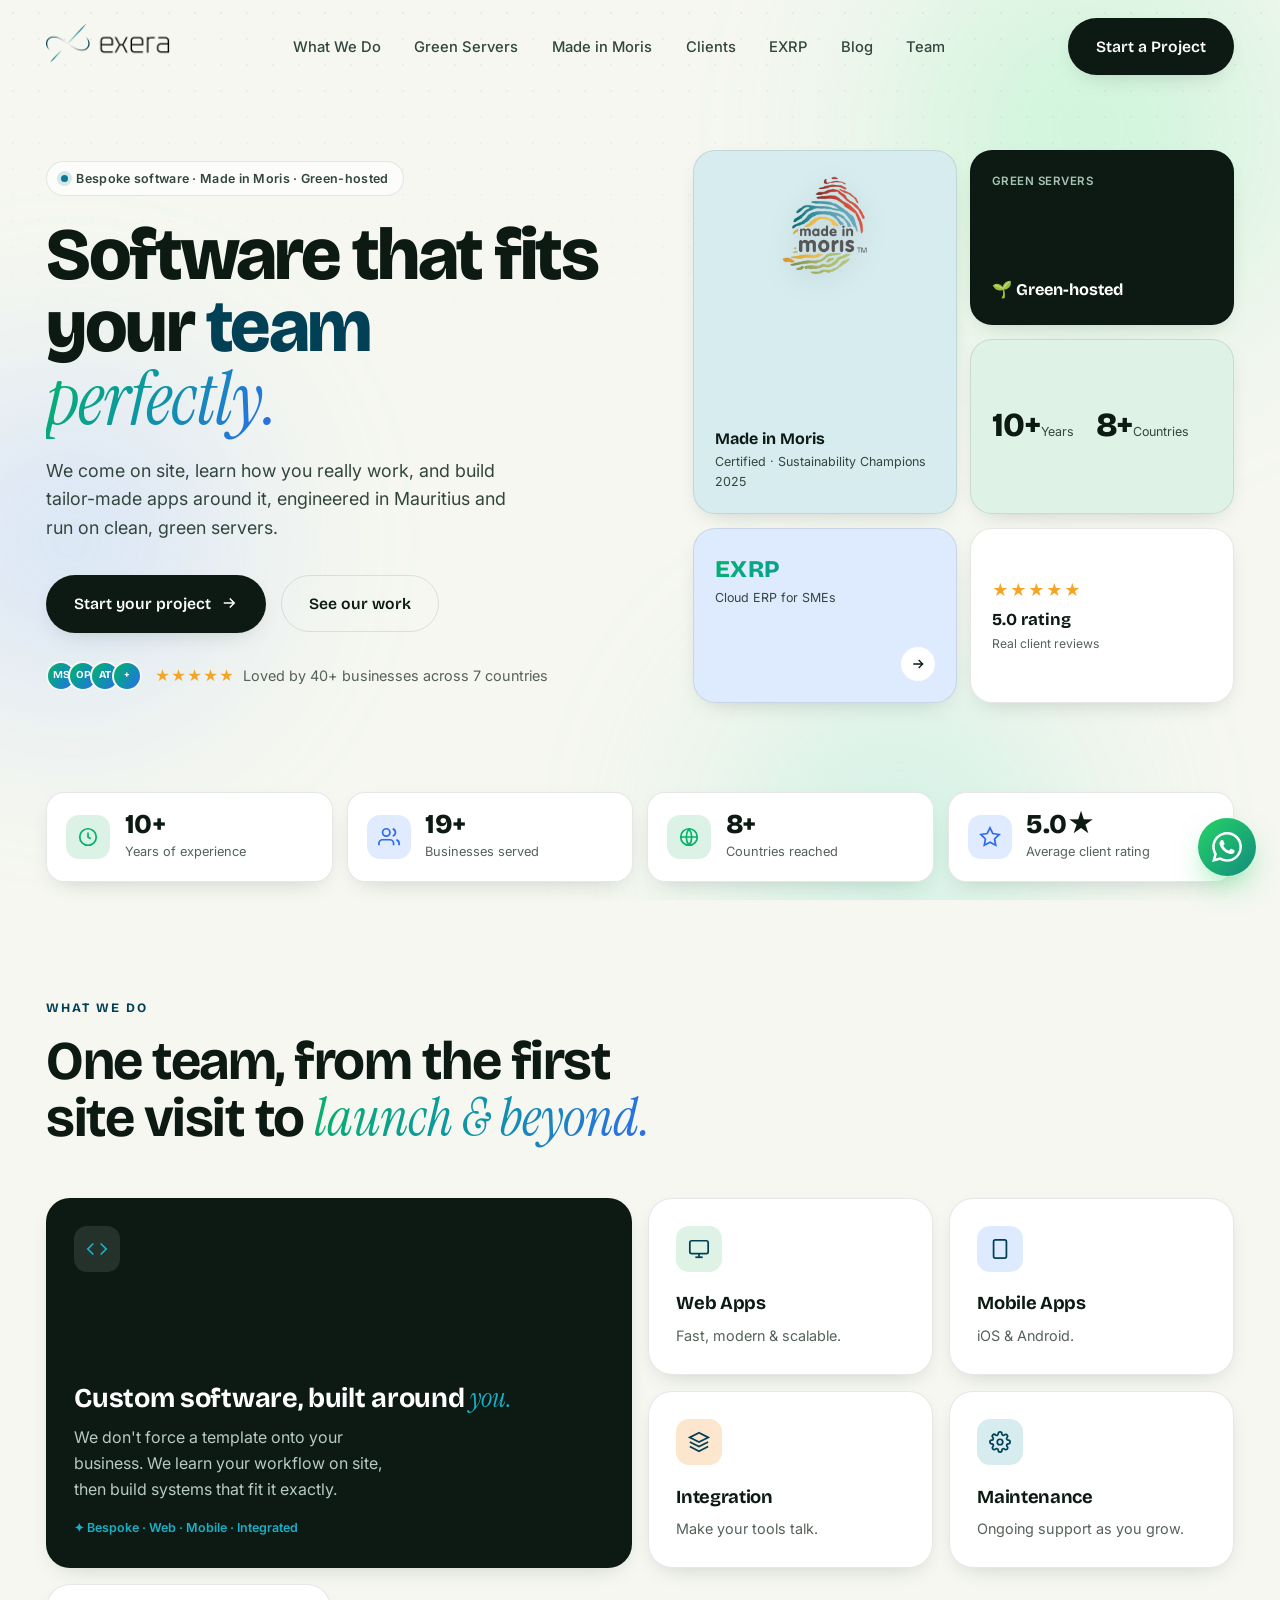
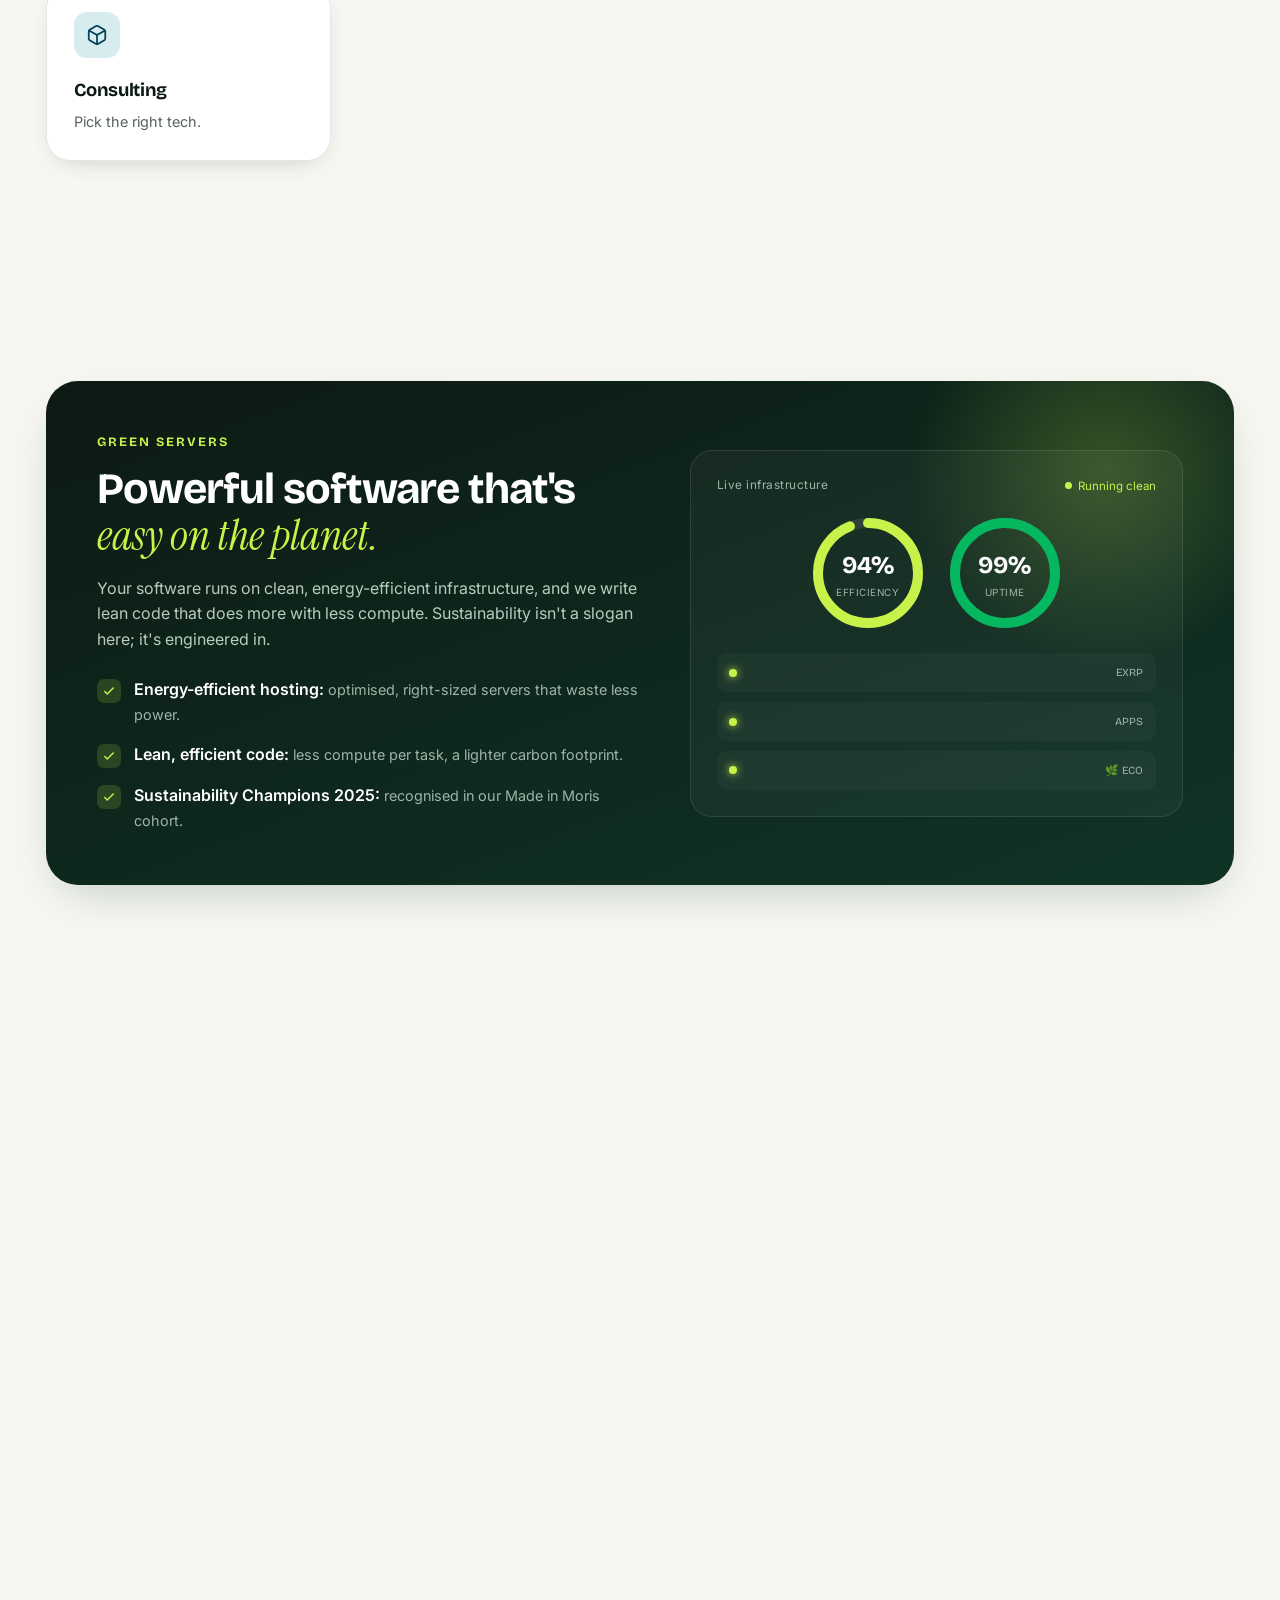
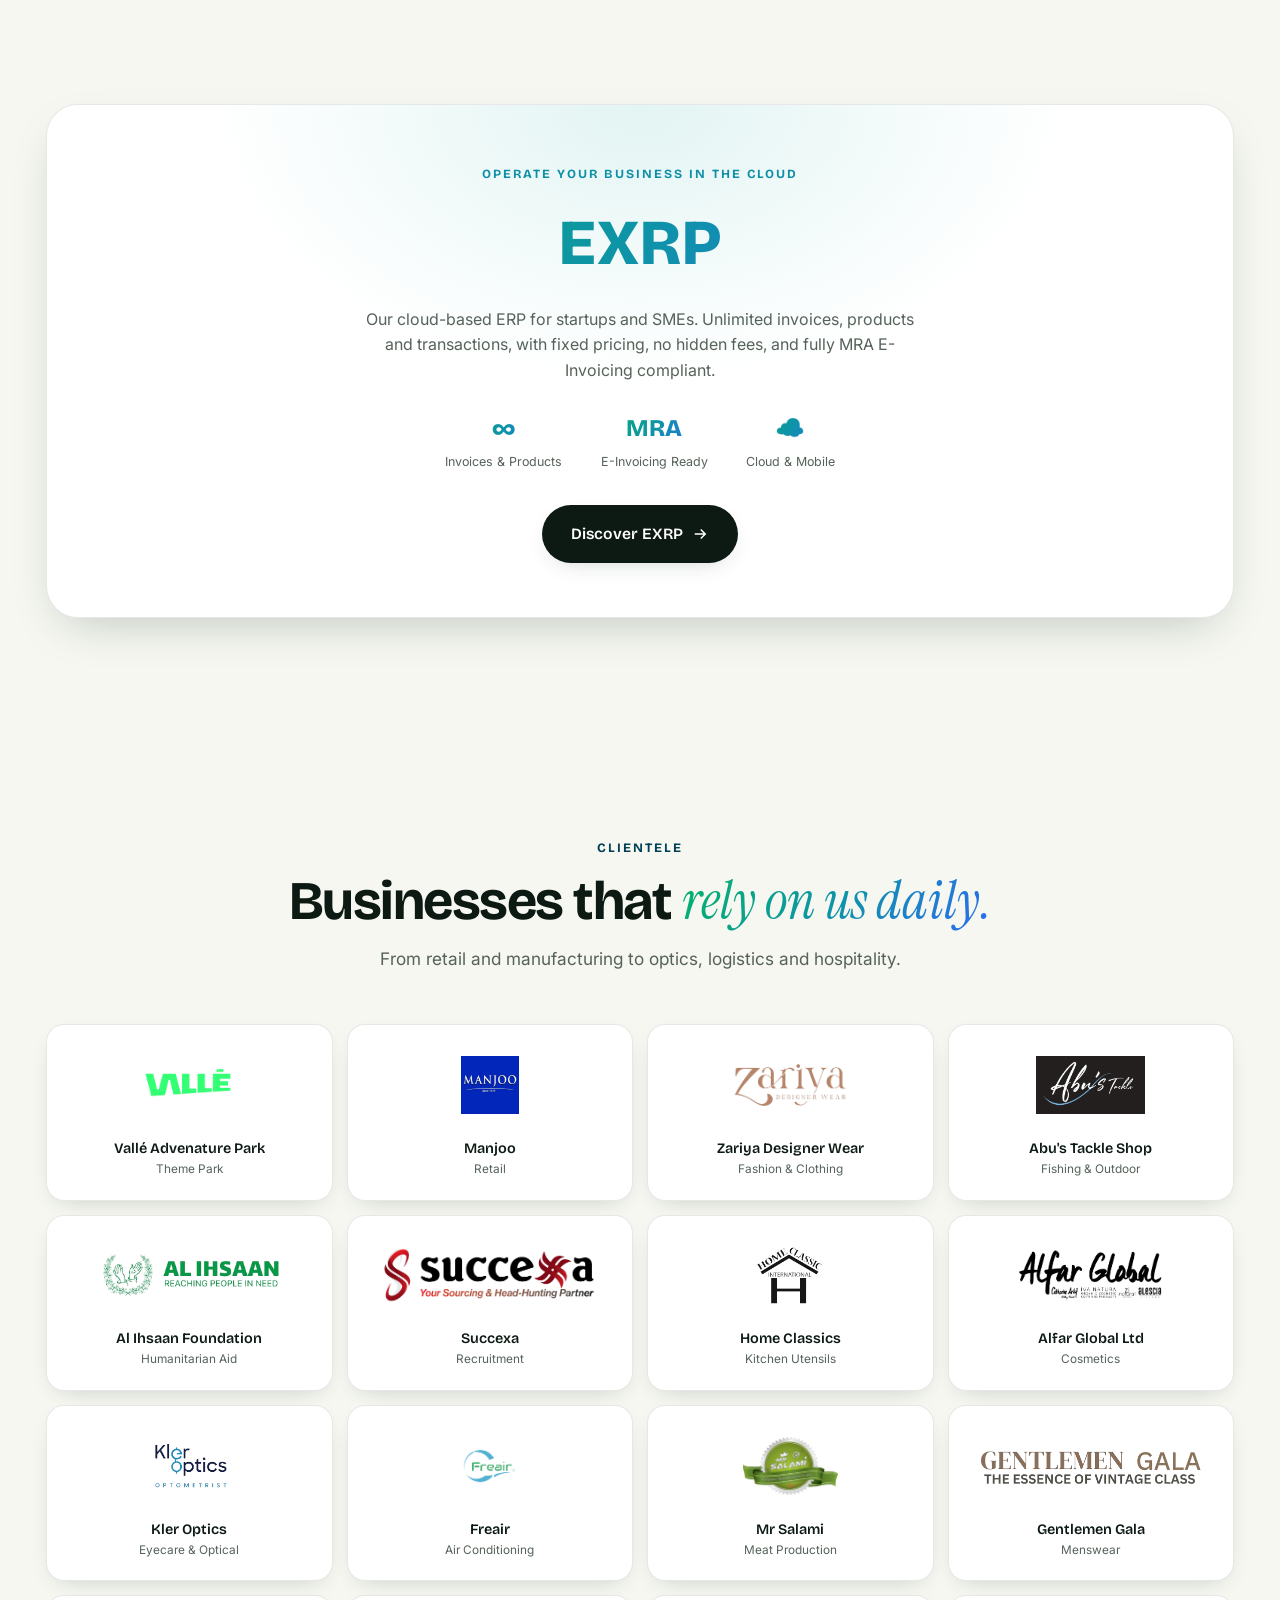
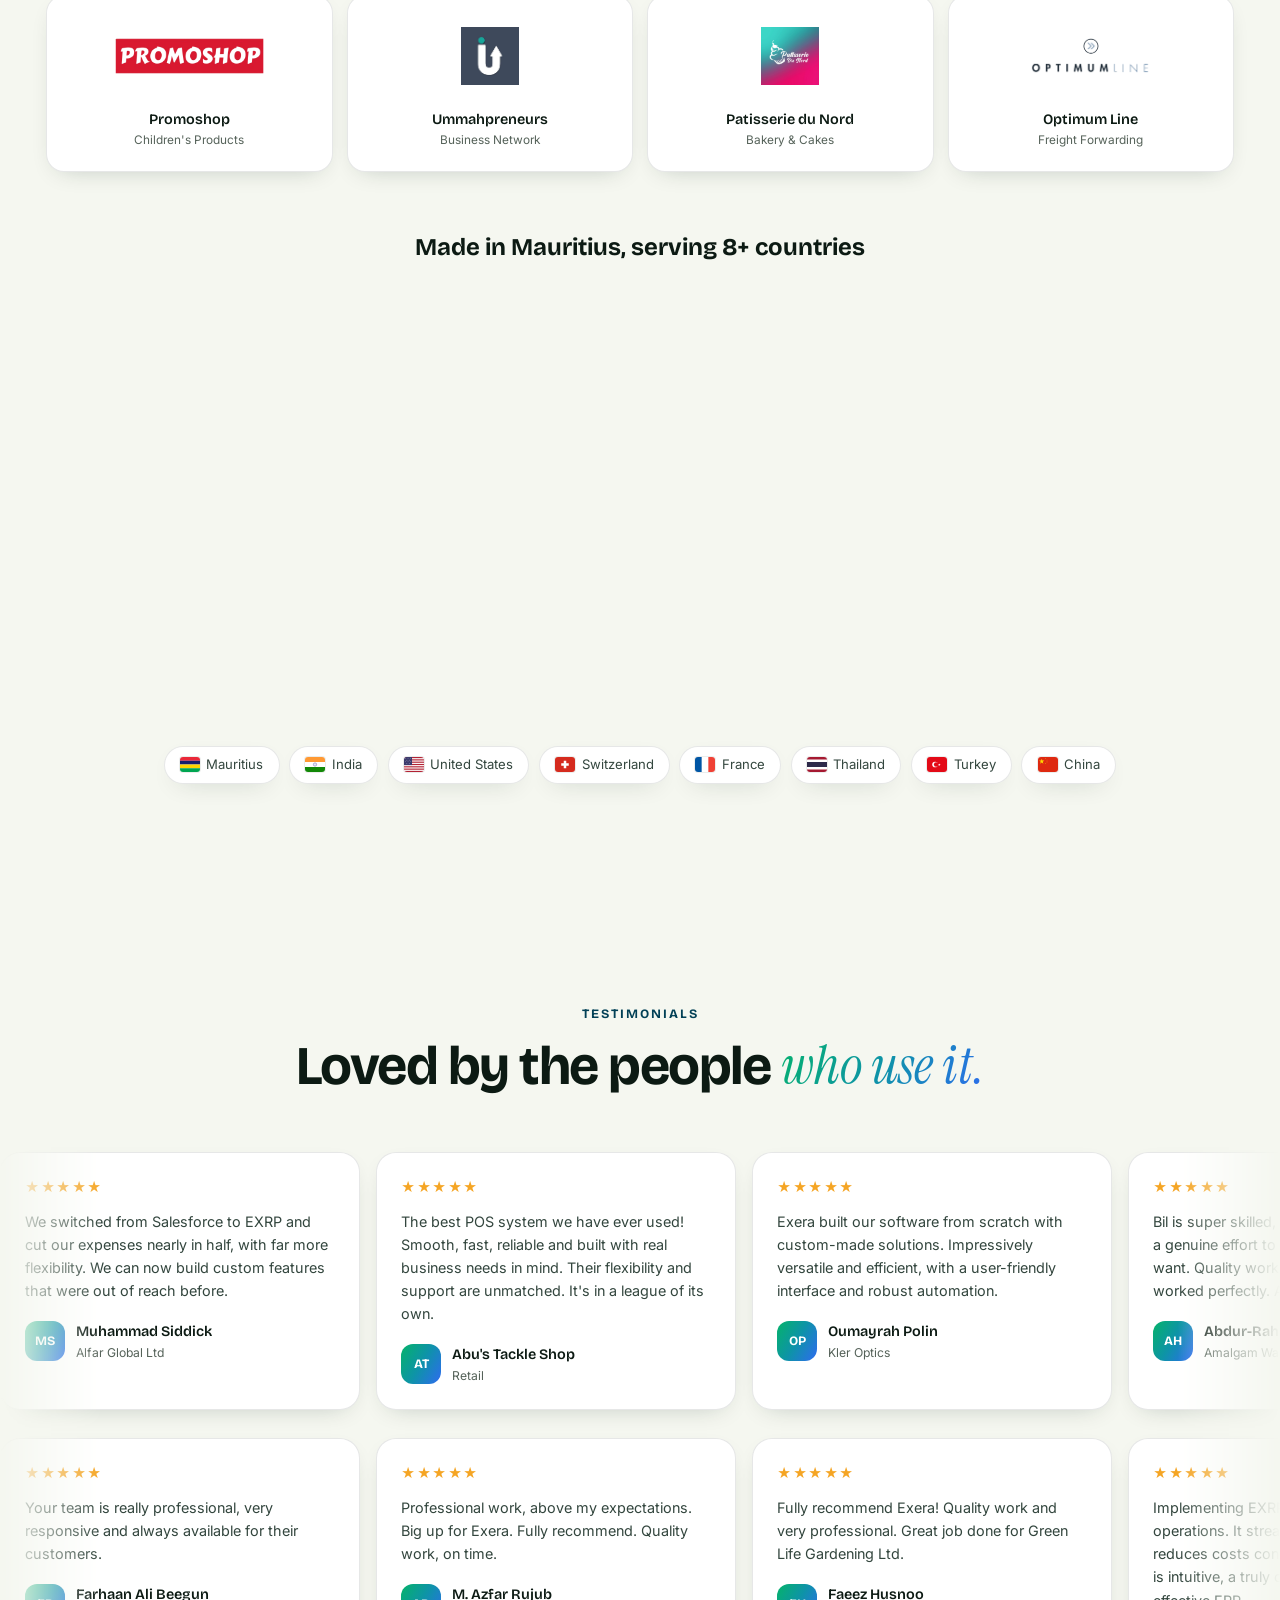
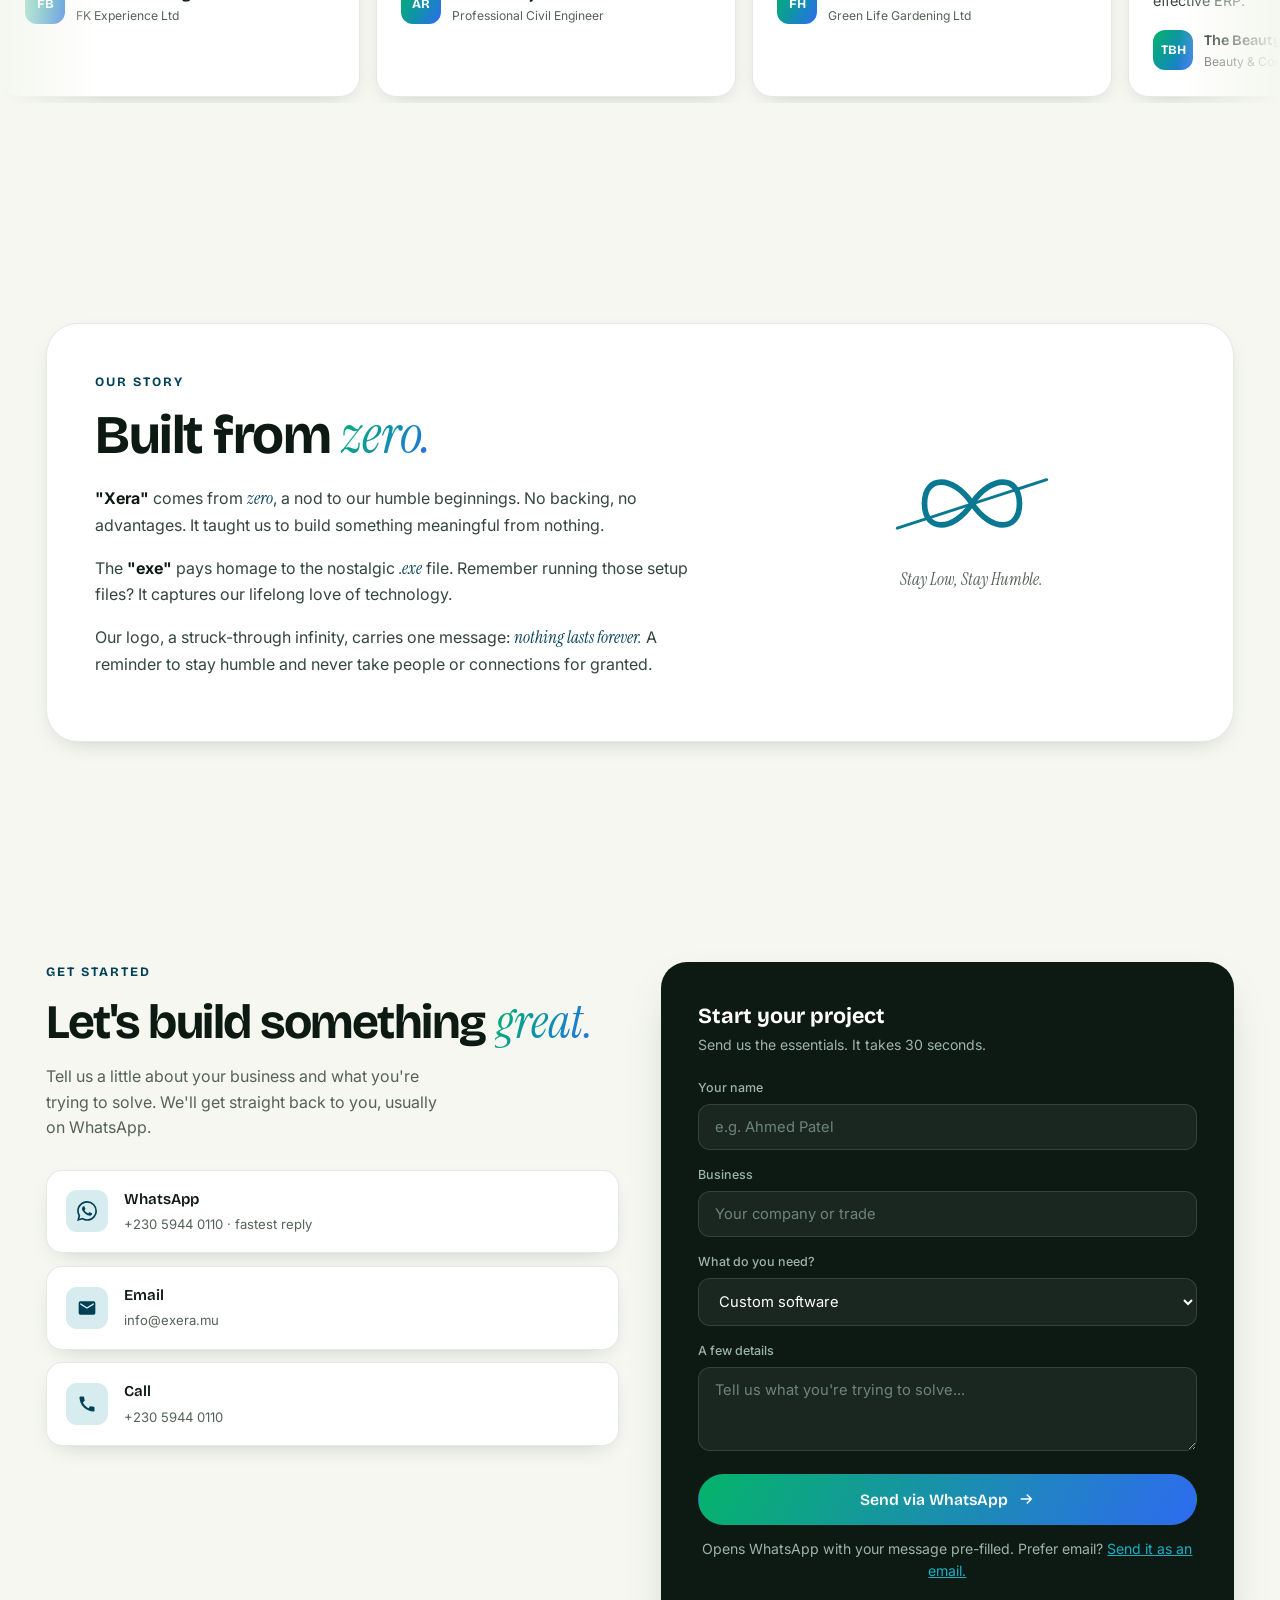
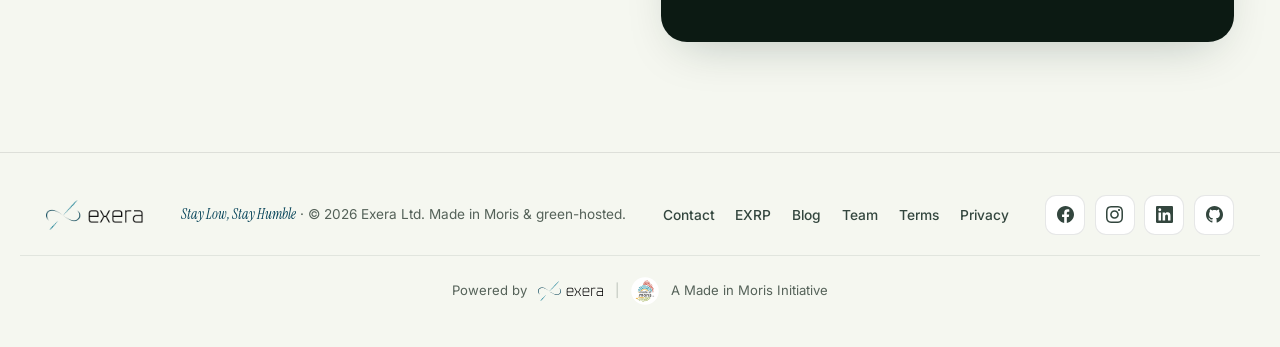
==== commit 3e718b50: "Footer: link the "Powered by" Exera logo to exera.mu (UTM, new tab) Point the footer Exera logo at h" ====
--- a/index.html
+++ b/index.html
@@ -933,7 +933,7 @@
         </div>
                 <div style="max-width:1240px;margin:1.3rem auto 0;padding:1.2rem 24px 0;border-top:1px solid rgba(12,26,19,0.08);display:flex;align-items:center;justify-content:center;gap:0.7rem;flex-wrap:wrap;font-size:0.82rem;color:#556259;">
                 <span>Powered by</span>
-                <a href="/" aria-label="Exera home" style="display:inline-flex;"><img src="/exera-logo.svg" alt="Exera" style="height:20px;width:auto;display:block;"></a>
+                <a href="https://exera.mu/?utm_source=exera.mu" target="_blank" rel="noopener" aria-label="Visit Exera (opens in a new tab)" style="display:inline-flex;"><img src="/exera-logo.svg" alt="Exera" style="height:20px;width:auto;display:block;"></a>
                 <span aria-hidden="true" style="opacity:0.35;">|</span>
                 <img src="/made-in-moris.svg" alt="Made in Moris" style="height:30px;width:auto;display:block;">
                 <span>A Made in Moris Initiative</span>
